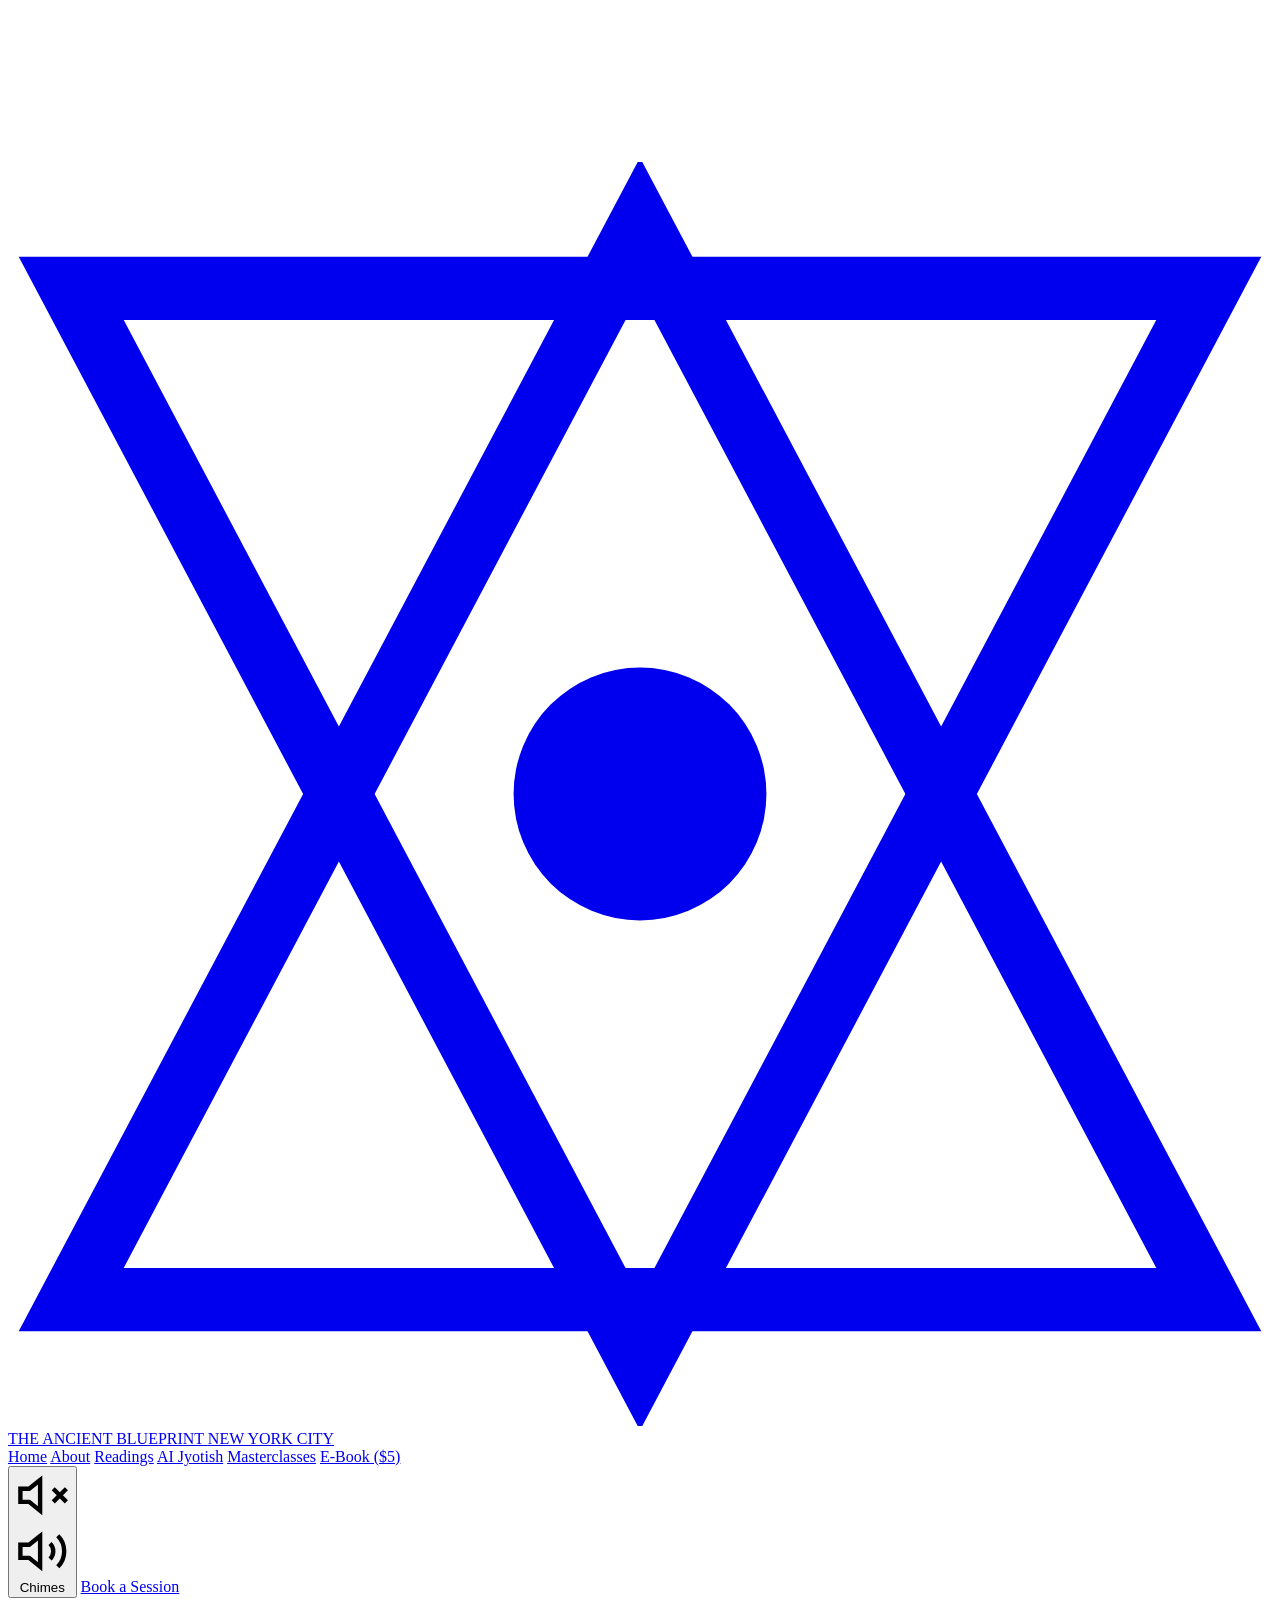
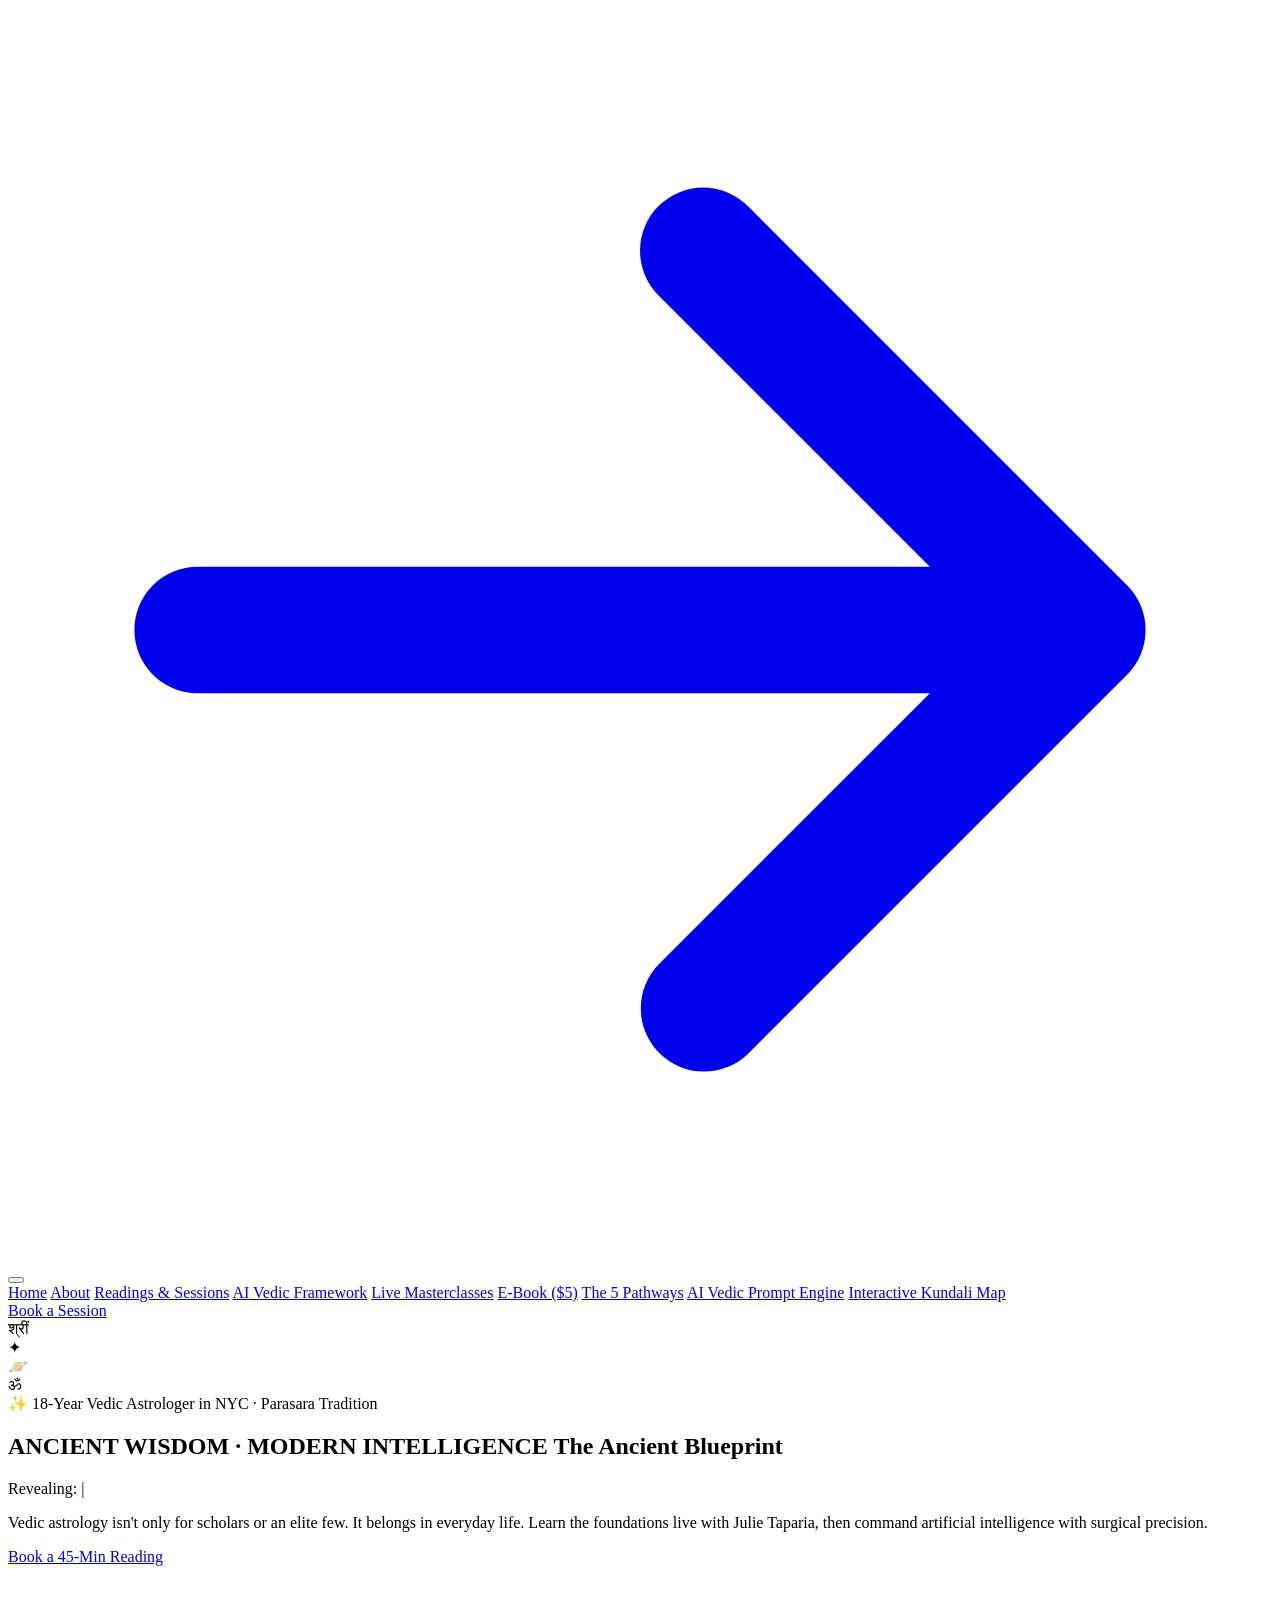
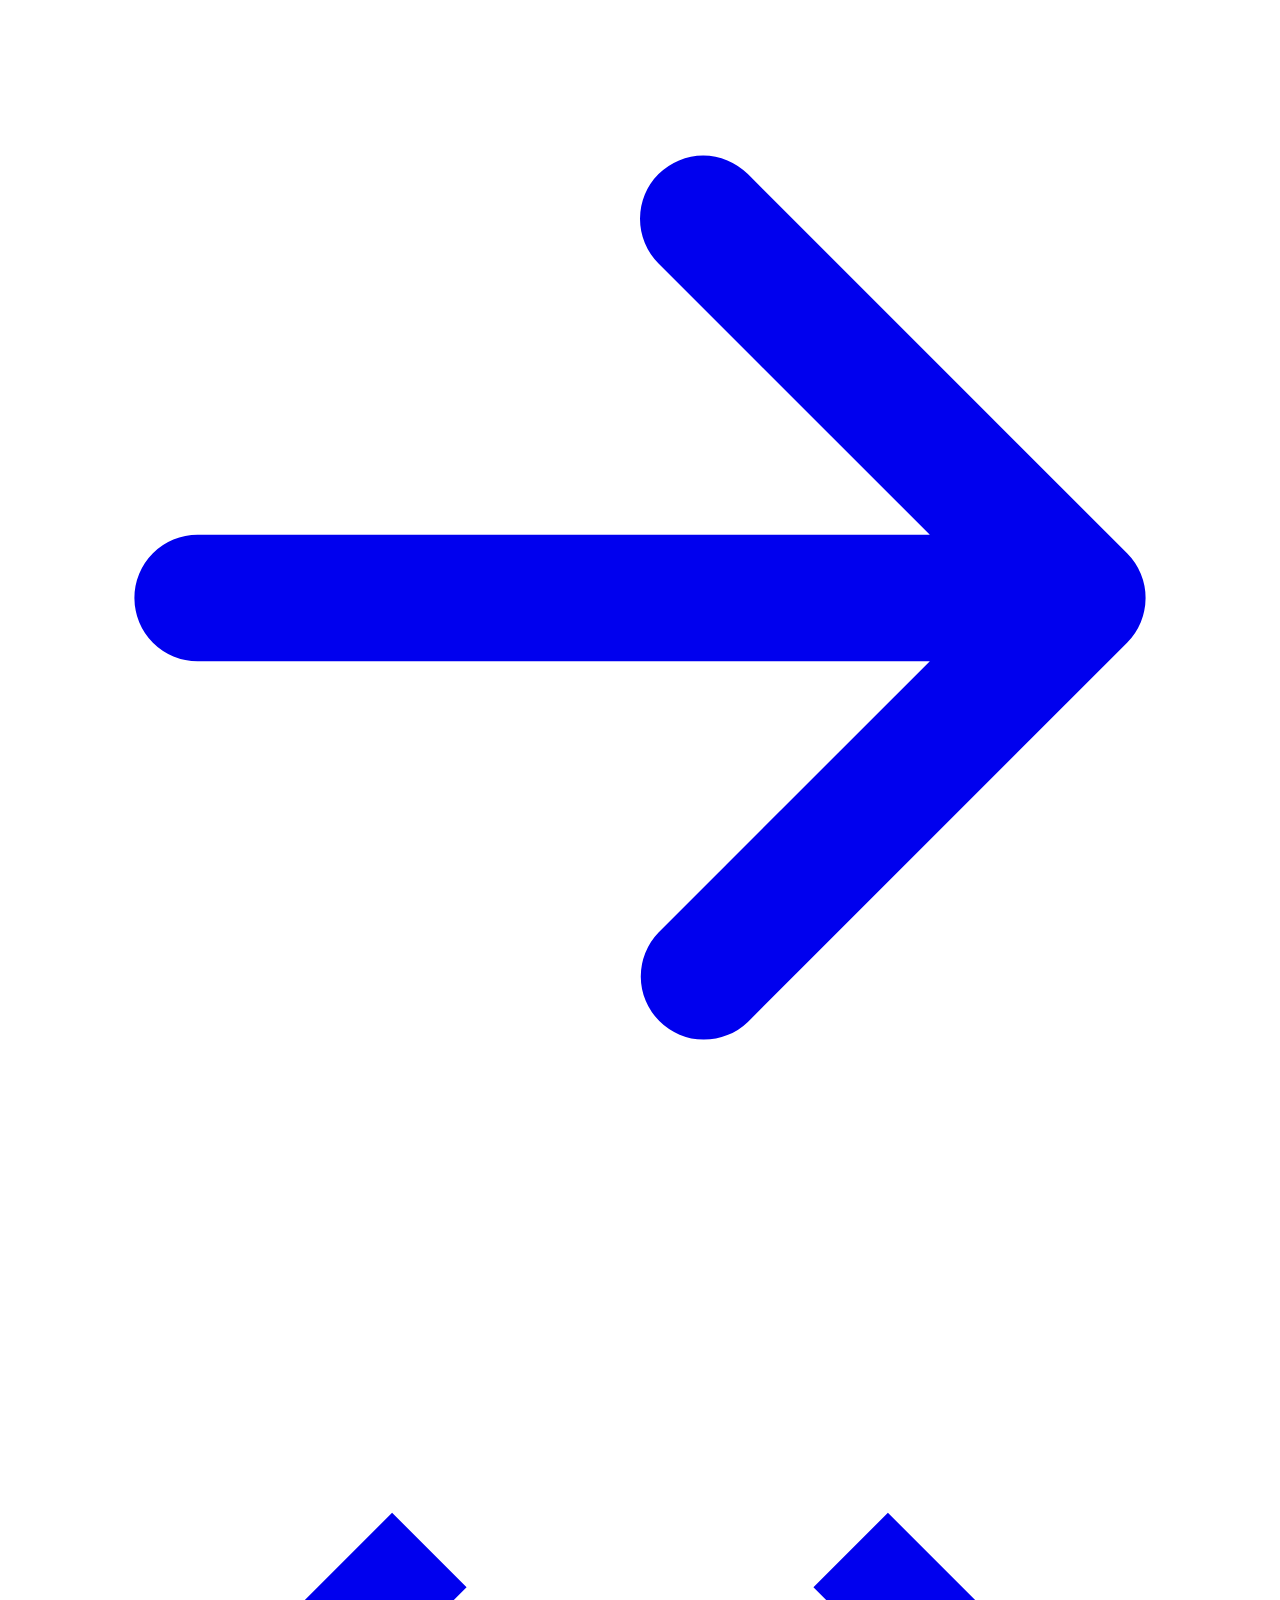
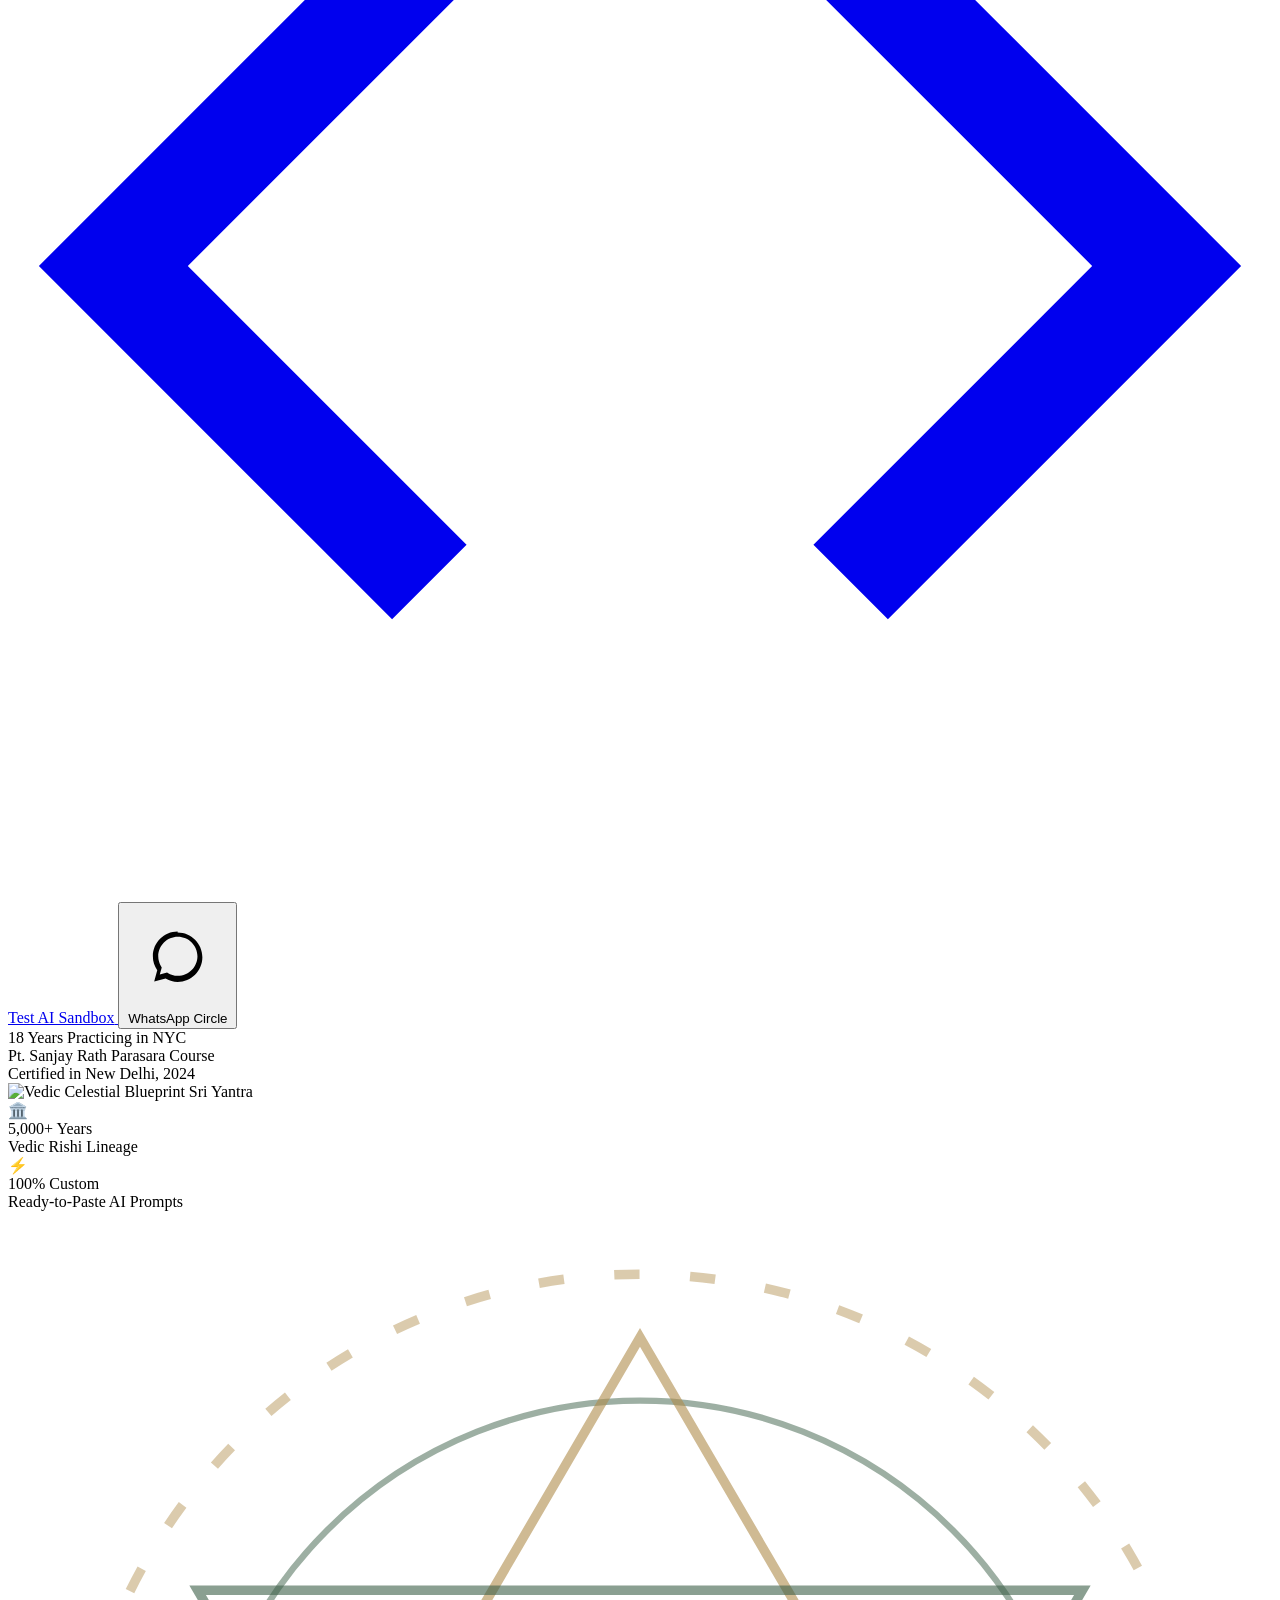
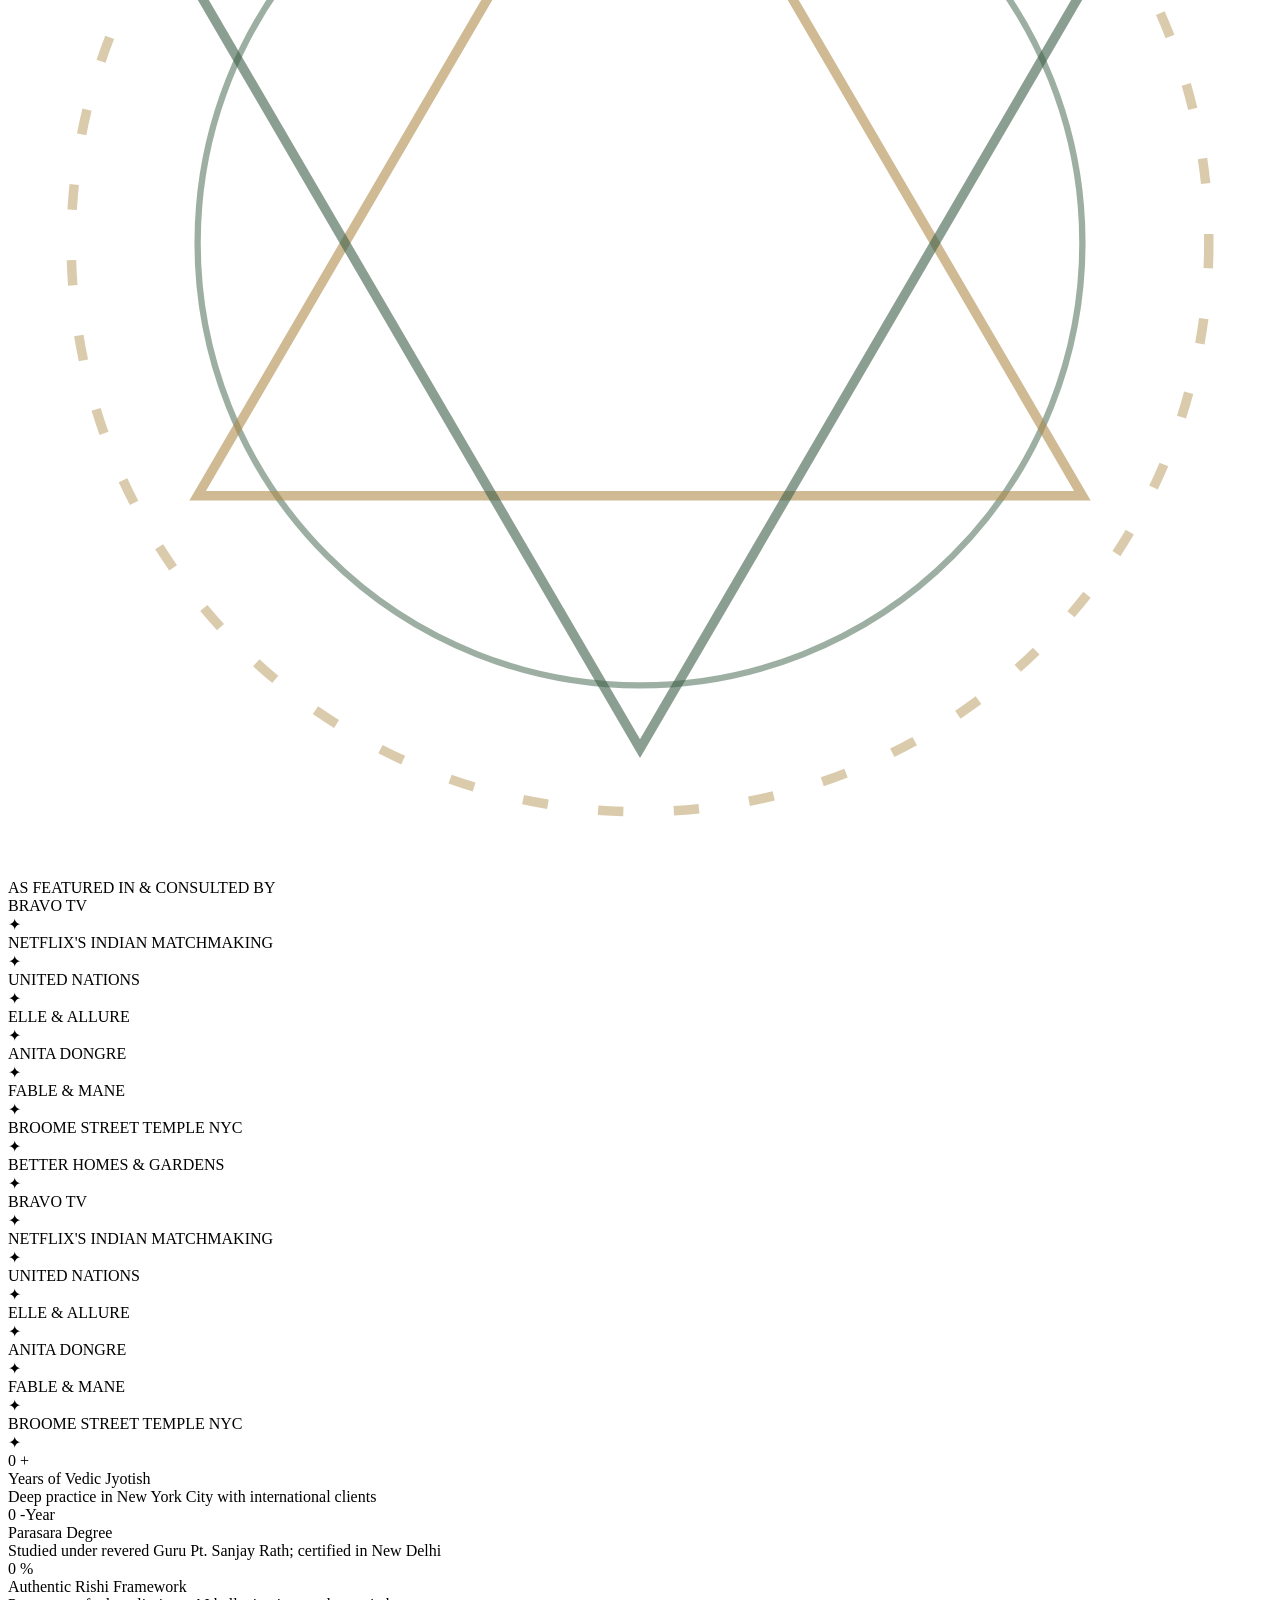
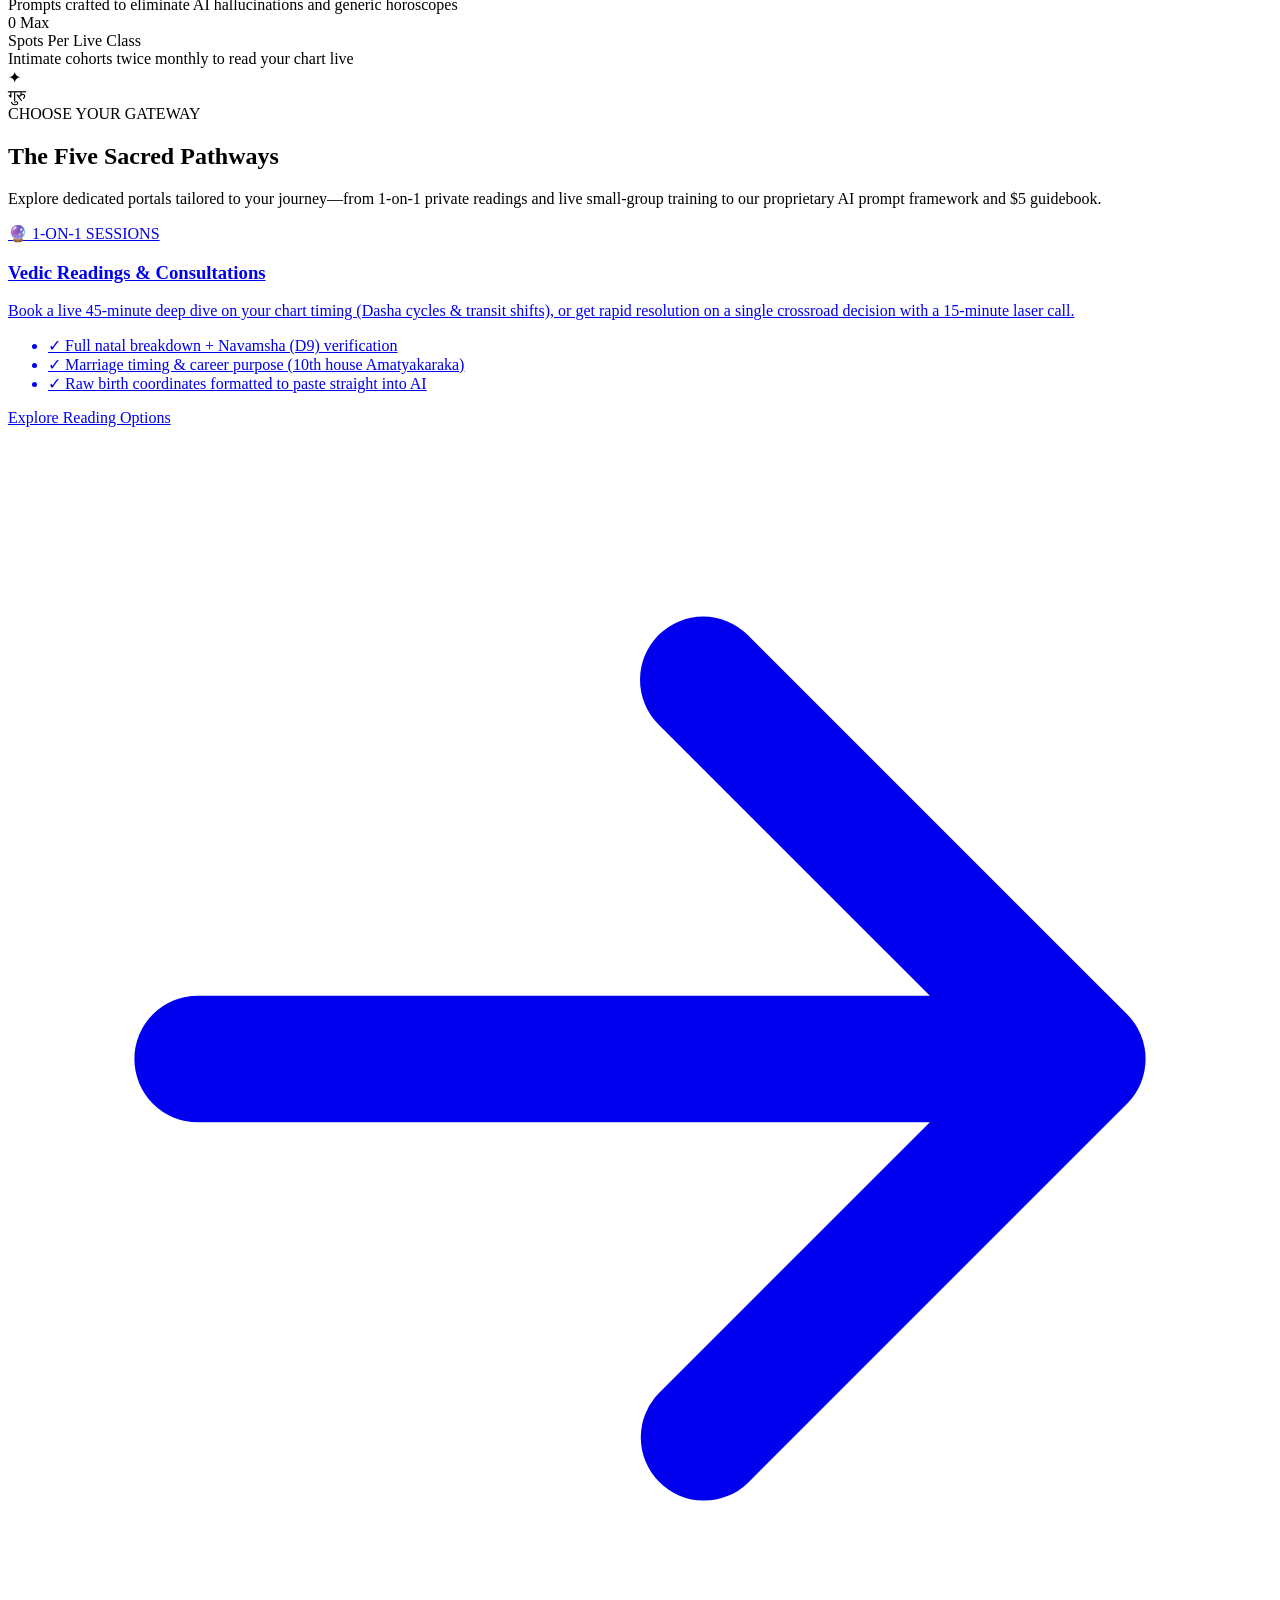
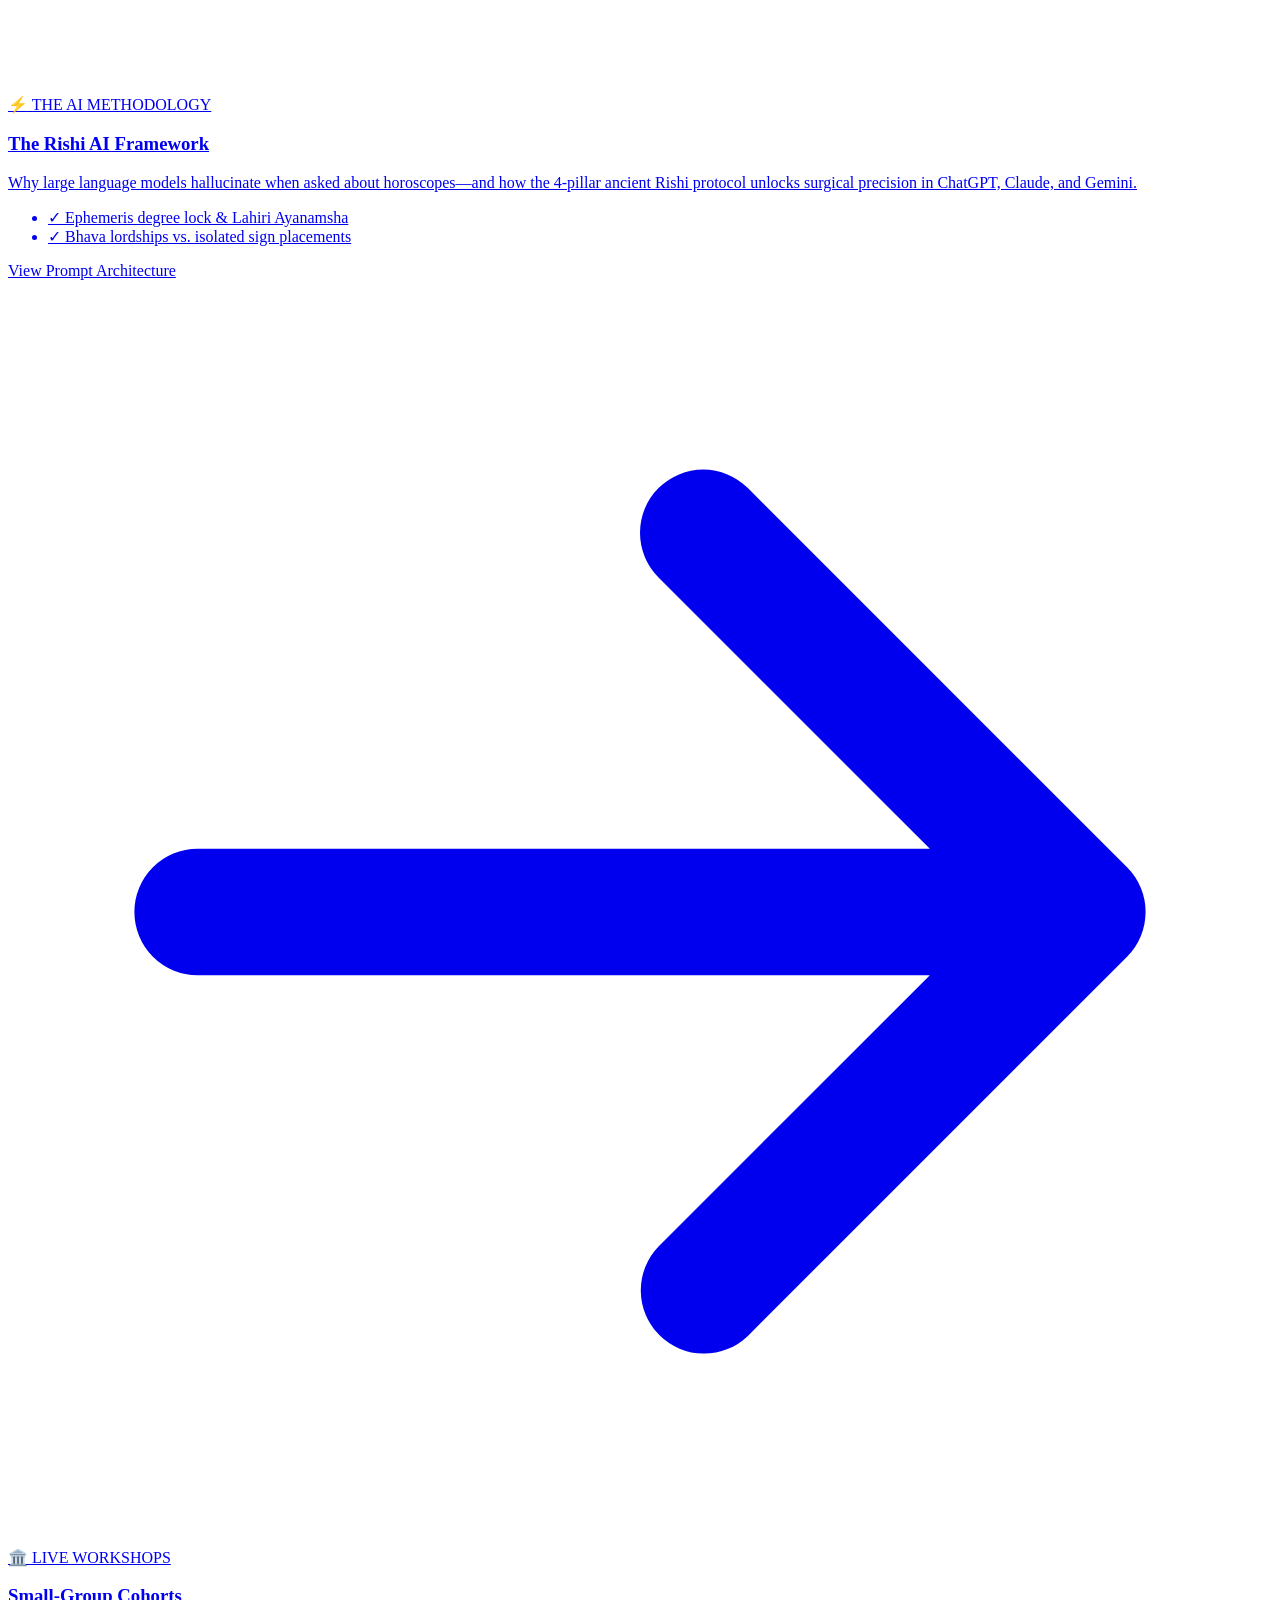
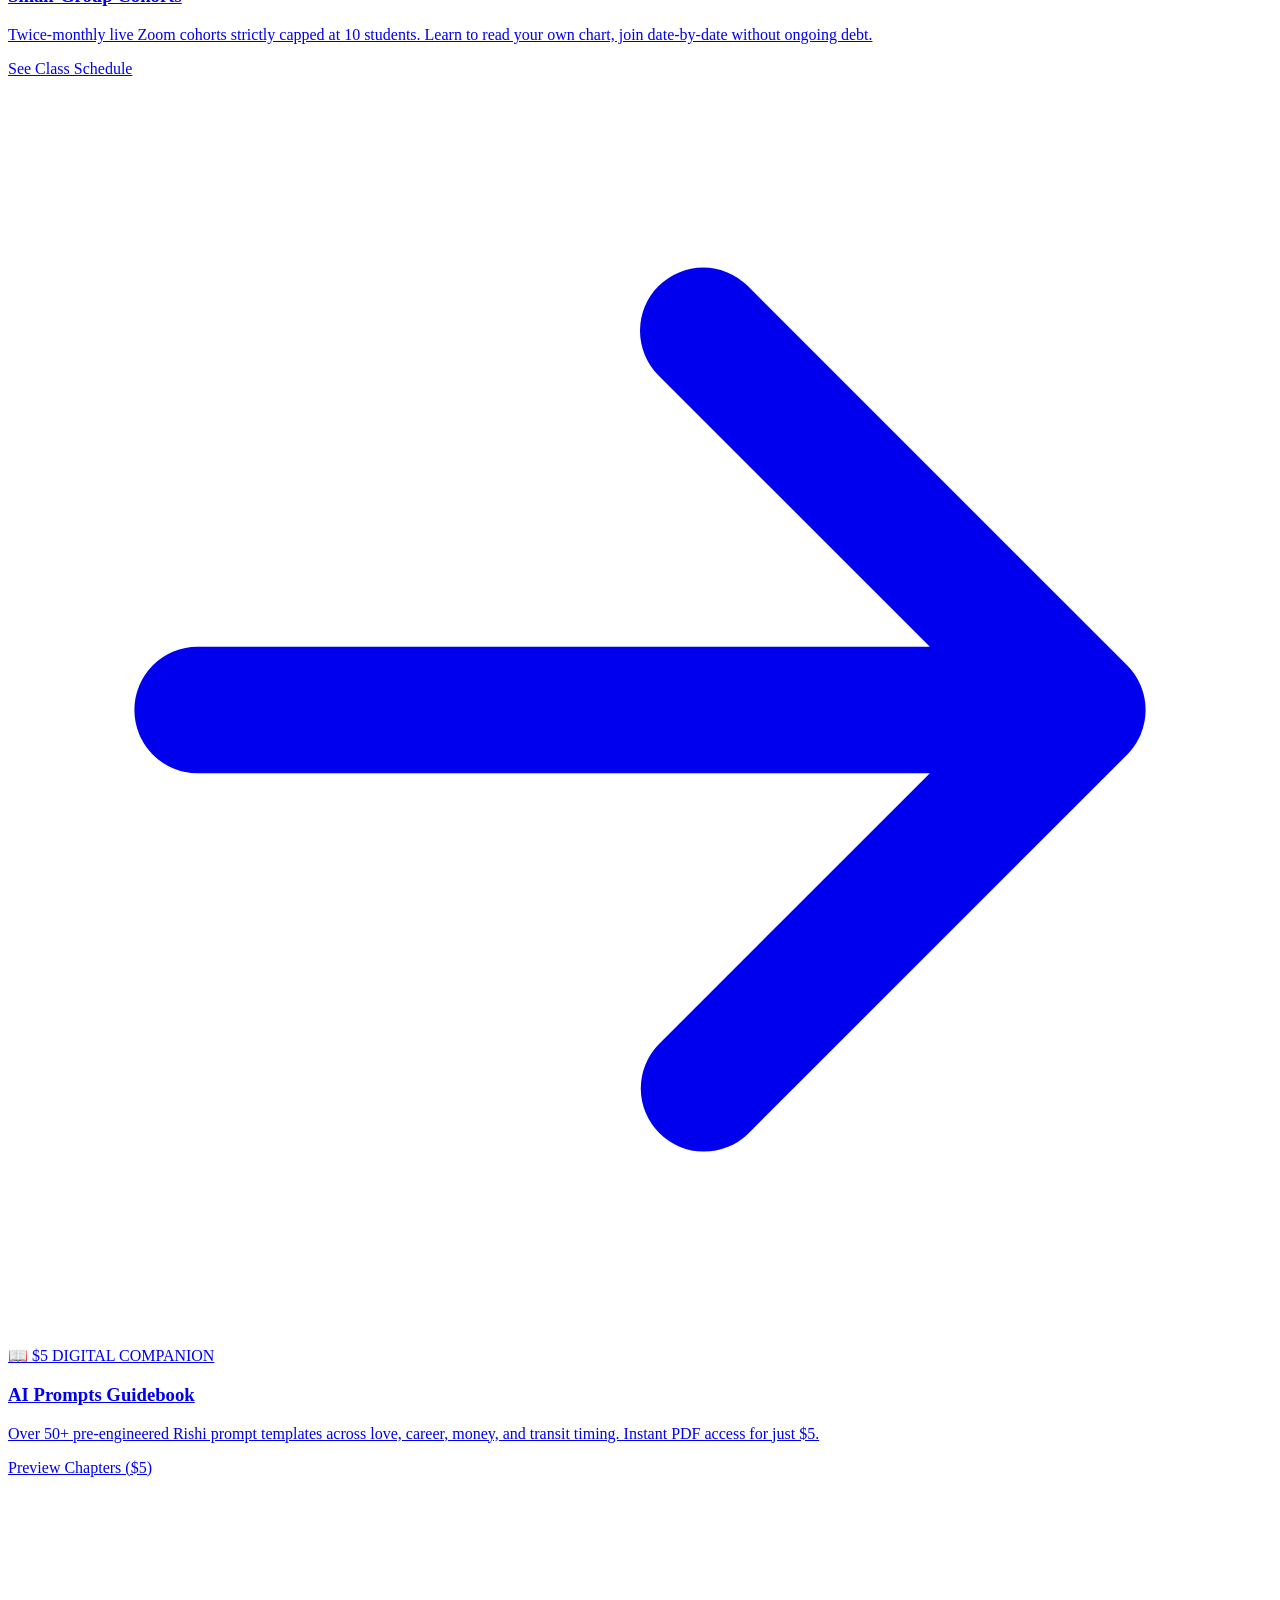
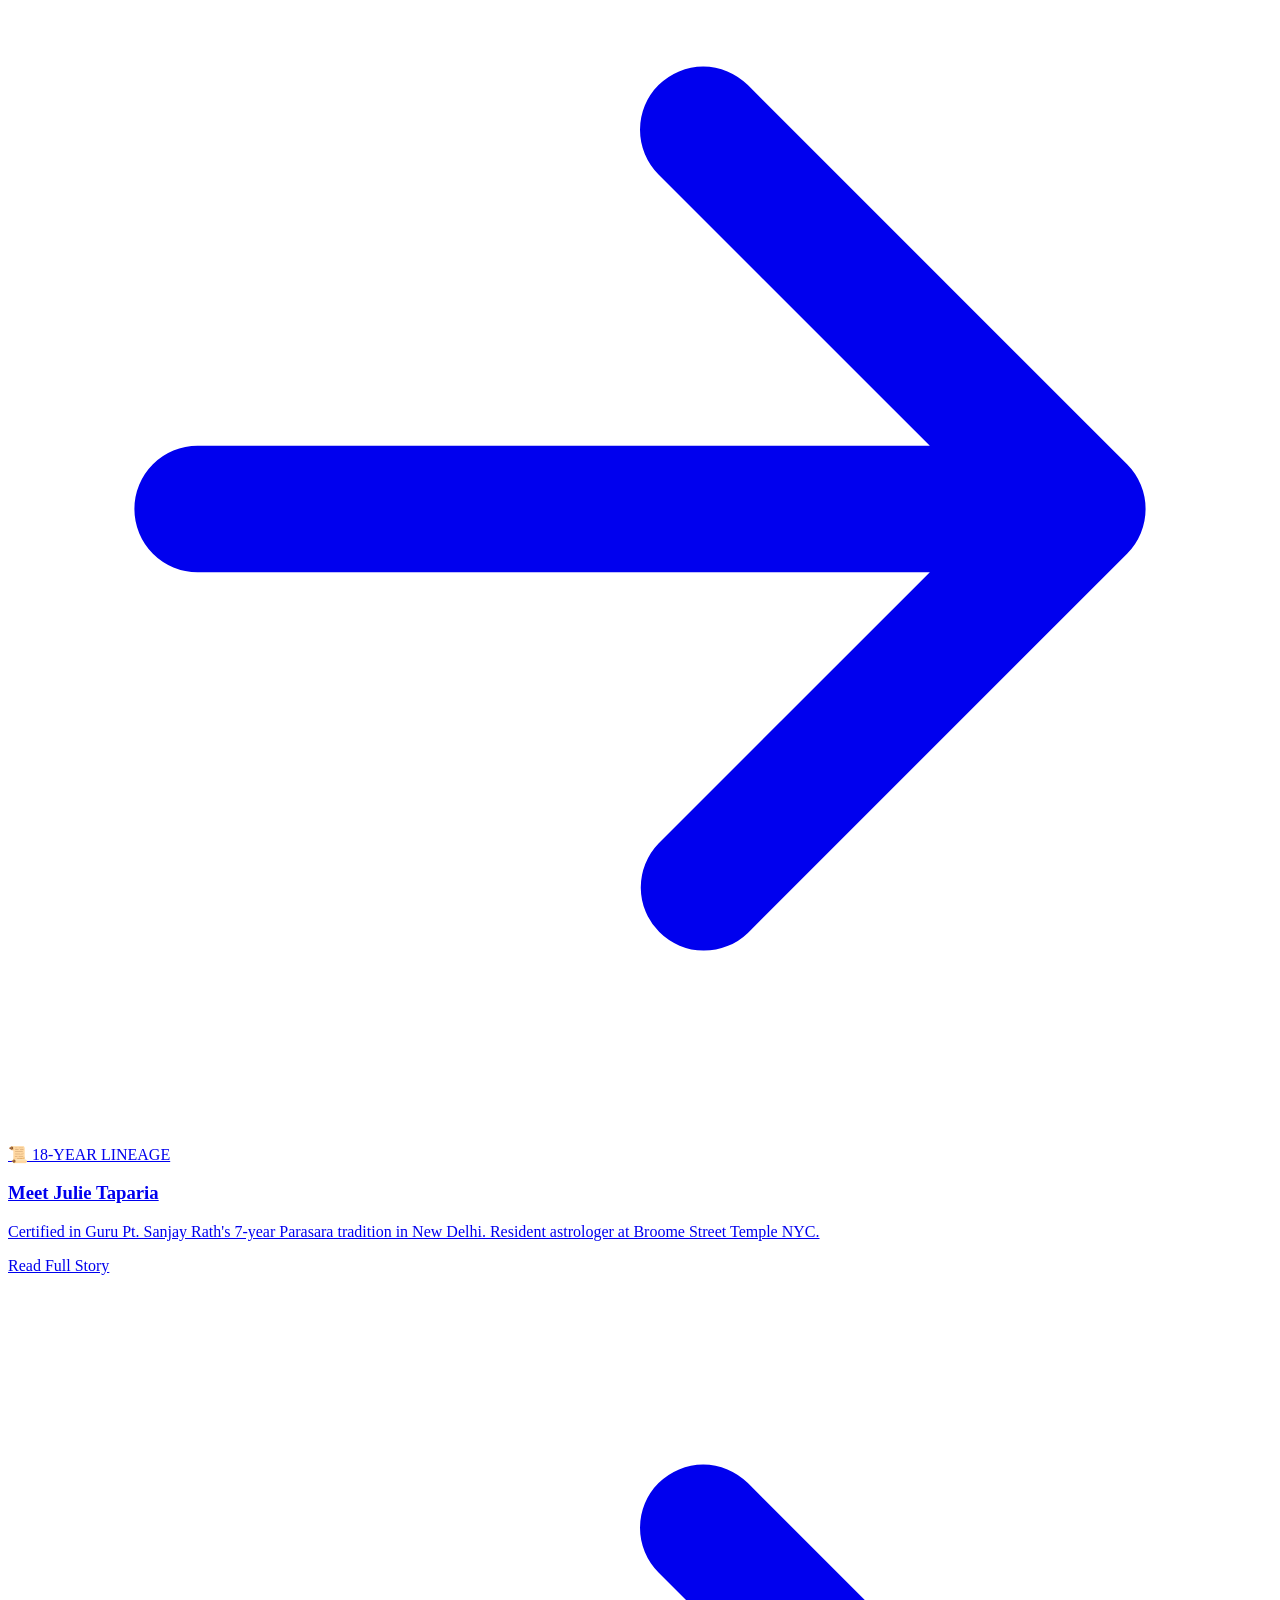
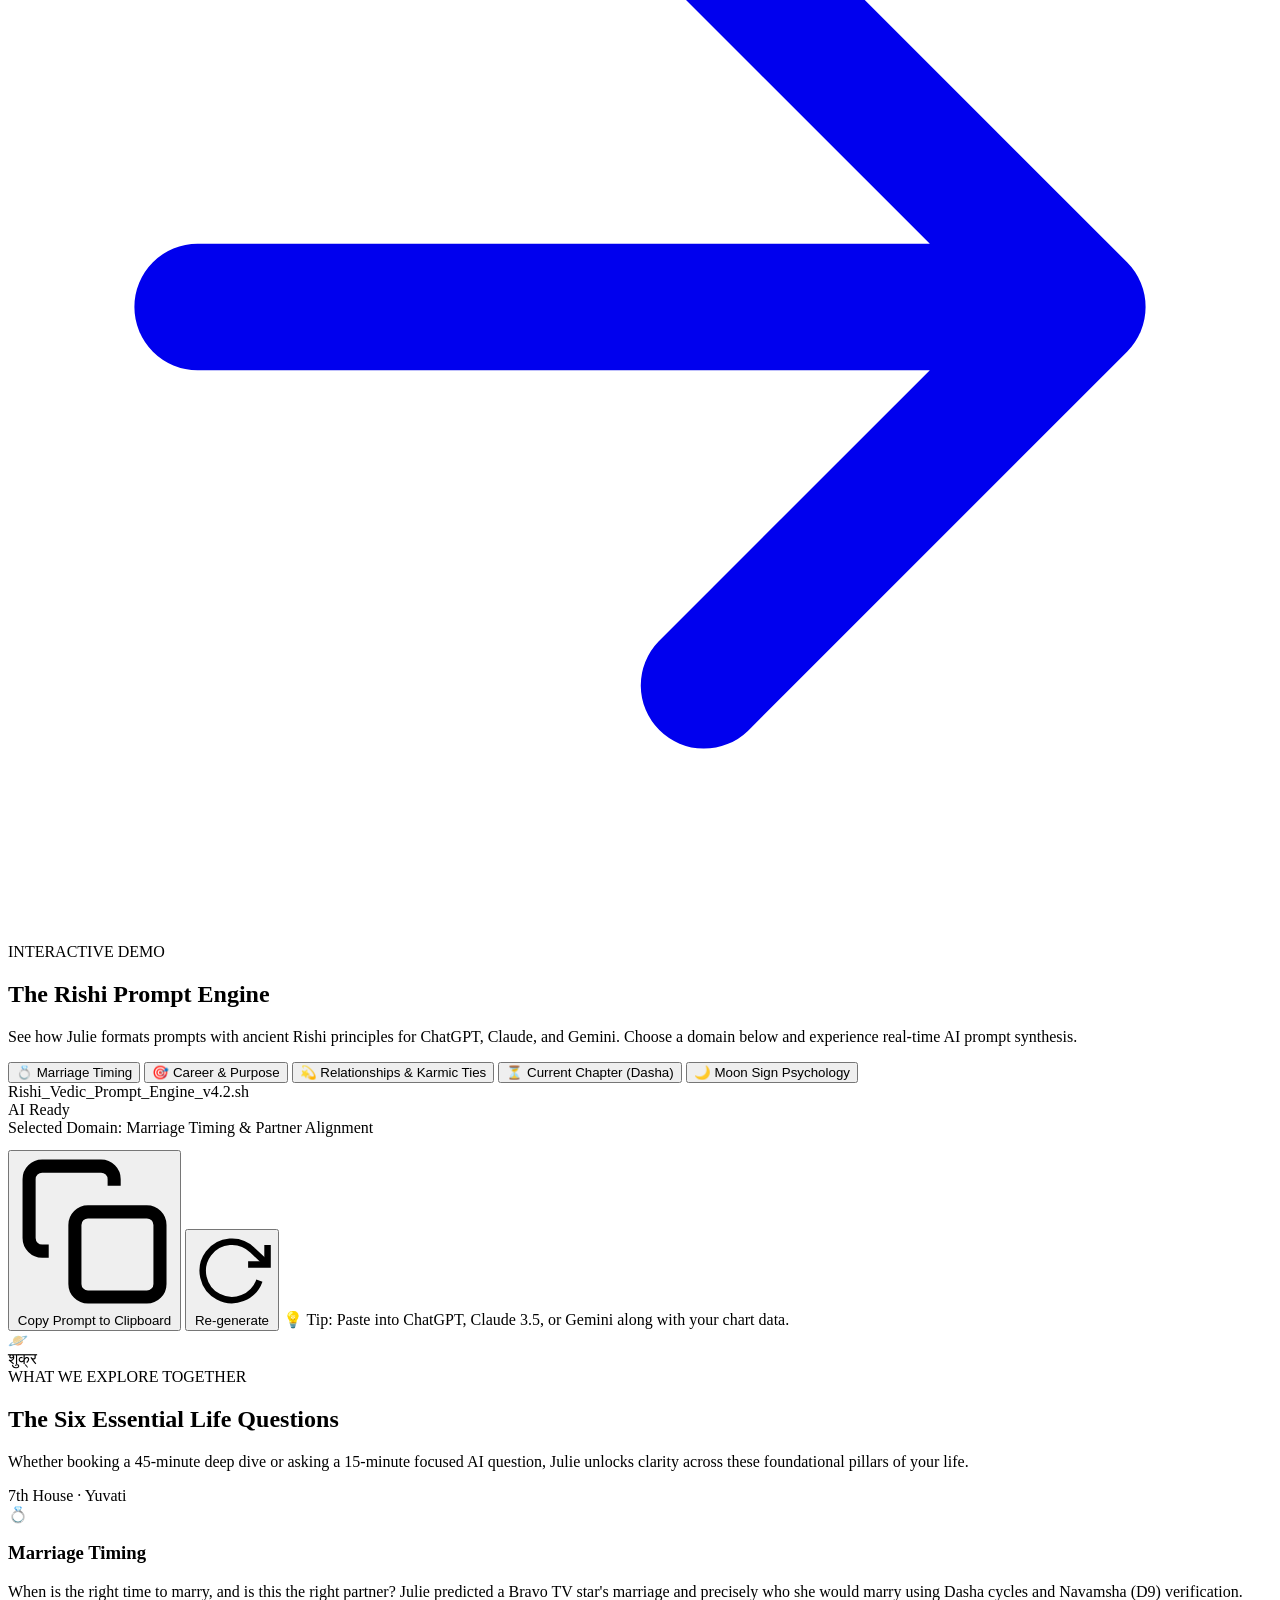
==== index.html @ 0a76c608 "Add files via upload" ====
<!DOCTYPE html>
<html lang="en" class="theme-light">
<head>
  <meta charset="UTF-8">
  <meta name="viewport" content="width=device-width, initial-scale=1.0">
  <title>The Ancient Blueprint NYC · Julie Taparia | Vedic Astrology & AI</title>
  <meta name="description" content="Ancient Vedic astrology made simple, with direct guidance from Julie Taparia, NYC astrologer of 18 years. Learn to read your birth chart and prompt AI with precision.">
  <meta name="keywords" content="Vedic Astrology, AI Astrology Prompts, Julie Taparia, NYC Vedic Astrologer, Parasara Jyotish, Kundali Chart, Birth Chart Reading">
  <link rel="canonical" href="https://www.theancientblueprint.com/">

  <!-- OpenGraph Metadata -->
  <meta property="og:title" content="The Ancient Blueprint · Julie Taparia NYC">
  <meta property="og:description" content="Ancient Vedic wisdom made simple. Learn to read your chart, then use AI with precision. 18 years practice in NYC.">
  <meta property="og:type" content="website">
  <meta property="og:url" content="https://www.theancientblueprint.com/">
  <meta property="og:image" content="assets/images/hero-bg.jpg">

  <!-- Fonts: Google Fonts (Cinzel, Plus Jakarta Sans, Playfair Display) -->
  <link rel="preconnect" href="https://fonts.googleapis.com">
  <link rel="preconnect" href="https://fonts.gstatic.com" crossorigin>
  <link href="https://fonts.googleapis.com/css2?family=Cinzel:wght@400;600;700;800;900&family=Plus+Jakarta+Sans:wght@300;400;500;600;700;800&family=Playfair+Display:ital,wght@0,400;0,600;0,700;1,400;1,600&display=swap" rel="stylesheet">

  <!-- Core Stylesheet -->
  <link rel="stylesheet" href="assets/css/style.css">

  <!-- Favicon -->
  <link rel="icon" type="image/svg+xml" href="data:image/svg+xml,<svg xmlns='http://www.w3.org/2000/svg' viewBox='0 0 100 100'><circle cx='50' cy='50' r='48' fill='%233d6049'/><polygon points='50,15 80,75 20,75' fill='none' stroke='%23d4af37' stroke-width='4'/><polygon points='50,85 80,25 20,25' fill='none' stroke='%23f8f6f0' stroke-width='4'/></svg>">
</head>
<body class="page-home">

  <!-- Background Animated Starfield Canvas -->
  <canvas id="celestialCanvas" class="celestial-canvas" aria-hidden="true"></canvas>

  <!-- Reading Progress Indicator -->
  <div class="scroll-progress-container" aria-hidden="true">
    <div class="scroll-progress-bar" id="scrollProgressBar"></div>
  </div>

  <!-- Site Header & Navigation -->
  <header class="site-header" id="siteHeader">
    <div class="header-container">
      <a href="index.html" class="brand-logo" aria-label="The Ancient Blueprint Home">
        <div class="brand-symbol">
          <svg viewBox="0 0 40 40" class="logo-yantra-svg">
            <polygon points="20,2 38,36 2,36" fill="none" stroke="currentColor" stroke-width="2"/>
            <polygon points="20,38 38,4 2,4" fill="none" stroke="currentColor" stroke-width="2"/>
            <circle cx="20" cy="20" r="4" fill="currentColor"/>
          </svg>
        </div>
        <div class="brand-text">
          <span class="brand-title">THE ANCIENT BLUEPRINT</span>
          <span class="brand-location">NEW YORK CITY</span>
        </div>
      </a>

      <!-- Desktop Navigation Menu -->
      <nav class="nav-menu" id="navMenu">
        <a href="index.html" class="nav-link active">Home</a>
        <a href="about.html" class="nav-link">About</a>
        <a href="readings.html" class="nav-link">Readings</a>
        <a href="ai-jyotish.html" class="nav-link">AI Jyotish</a>
        <a href="masterclass.html" class="nav-link">Masterclasses</a>
        <a href="ebook.html" class="nav-link">E-Book ($5)</a>
      </nav>

      <!-- Header Controls -->
      <div class="header-actions">
        <!-- Ambient Sound Synthesizer Toggle (432Hz) -->
        <button class="sound-toggle-btn" id="soundToggle" title="Toggle Celestial Soundscape (432Hz)" aria-label="Toggle ambient sound">
          <svg class="sound-icon sound-off" viewBox="0 0 24 24" fill="none" stroke="currentColor" stroke-width="2">
            <polygon points="11 5 6 9 2 9 2 15 6 15 11 19 11 5"></polygon>
            <line x1="23" y1="9" x2="17" y2="15"></line>
            <line x1="17" y1="9" x2="23" y2="15"></line>
          </svg>
          <svg class="sound-icon sound-on" viewBox="0 0 24 24" fill="none" stroke="currentColor" stroke-width="2">
            <polygon points="11 5 6 9 2 9 2 15 6 15 11 19 11 5"></polygon>
            <path d="M19.07 4.93a10 10 0 0 1 0 14.14M15.54 8.46a5 5 0 0 1 0 7.07"></path>
          </svg>
          <span class="sound-label">Chimes</span>
        </button>

        <!-- CTA Button -->
        <a href="https://calendly.com/julietaparia/30min" target="_blank" rel="noopener noreferrer" class="btn btn-primary btn-magnetic header-cta">
          <span>Book a Session</span>
          <svg viewBox="0 0 20 20" fill="currentColor" class="btn-arrow-icon">
            <path fill-rule="evenodd" d="M10.293 3.293a1 1 0 011.414 0l6 6a1 1 0 010 1.414l-6 6a1 1 0 01-1.414-1.414L14.586 11H3a1 1 0 110-2h11.586l-4.293-4.293a1 1 0 010-1.414z" clip-rule="evenodd"/>
          </svg>
        </a>

        <!-- Mobile Menu Toggle Button -->
        <button class="mobile-menu-btn" id="mobileMenuBtn" aria-label="Toggle navigation menu">
          <span class="bar bar-1"></span>
          <span class="bar bar-2"></span>
          <span class="bar bar-3"></span>
        </button>
      </div>
    </div>
  </header>

  <!-- Mobile Drawer Menu -->
  <div class="mobile-drawer" id="mobileDrawer">
    <div class="mobile-drawer-content">
      <nav class="mobile-nav">
        <a href="index.html" class="mobile-nav-link active">Home</a>
        <a href="about.html" class="mobile-nav-link">About</a>
        <a href="readings.html" class="mobile-nav-link">Readings & Sessions</a>
        <a href="ai-jyotish.html" class="mobile-nav-link">AI Vedic Framework</a>
        <a href="masterclass.html" class="mobile-nav-link">Live Masterclasses</a>
        <a href="ebook.html" class="mobile-nav-link">E-Book ($5)</a>
        <a href="#pathways" class="mobile-nav-link">The 5 Pathways</a>
        <a href="#ai-sandbox" class="mobile-nav-link">AI Vedic Prompt Engine</a>
        <a href="#kundali" class="mobile-nav-link">Interactive Kundali Map</a>
      </nav>
      <div class="mobile-drawer-footer">
        <a href="https://calendly.com/julietaparia/30min" target="_blank" rel="noopener noreferrer" class="btn btn-primary btn-block">Book a Session</a>
      </div>
    </div>
  </div>

  <main>
    <!-- ==============================================================
         1. HERO SECTION WITH MULTI-LAYER PARALLAX
         ============================================================== -->
    <section class="hero-section" id="hero">
      <!-- Floating Parallax Background Glyphs -->
      <div class="parallax-floating-symbol sym-hero-1" data-parallax-speed="0.28" aria-hidden="true">श्रीं</div>
      <div class="parallax-floating-symbol sym-hero-2" data-parallax-speed="-0.22" aria-hidden="true">✦</div>
      <div class="parallax-floating-symbol sym-hero-3" data-parallax-speed="0.35" aria-hidden="true">🪐</div>
      <div class="parallax-floating-symbol sym-hero-4" data-parallax-speed="-0.3" aria-hidden="true">ॐ</div>

      <div class="container hero-container">
        <!-- Hero Text Content with Parallax Drift -->
        <div class="hero-content reveal-on-scroll" data-delay="100" data-parallax-speed="0.06">
          <div class="hero-badge">
            <span class="sparkle-icon">✨</span>
            <span class="badge-text">18-Year Vedic Astrologer in NYC · Parasara Tradition</span>
          </div>

          <h1 class="hero-title">
            <span class="title-sub">ANCIENT WISDOM · MODERN INTELLIGENCE</span>
            <span class="title-main gradient-text">The Ancient Blueprint</span>
          </h1>

          <!-- Typewriter Animated Subheading -->
          <div class="typewriter-wrapper">
            <span class="typewriter-prefix">Revealing: </span>
            <span class="typewriter-text" id="typewriterText"></span>
            <span class="typewriter-cursor">|</span>
          </div>

          <p class="hero-description">
            Vedic astrology isn't only for scholars or an elite few. It belongs in everyday life. Learn the foundations live with Julie Taparia, then command artificial intelligence with surgical precision.
          </p>

          <div class="hero-cta-group">
            <a href="https://calendly.com/julietaparia/30min" target="_blank" rel="noopener noreferrer" class="btn btn-primary btn-magnetic btn-lg">
              <span>Book a 45-Min Reading</span>
              <svg viewBox="0 0 20 20" fill="currentColor" class="btn-arrow-icon">
                <path fill-rule="evenodd" d="M10.293 3.293a1 1 0 011.414 0l6 6a1 1 0 010 1.414l-6 6a1 1 0 01-1.414-1.414L14.586 11H3a1 1 0 110-2h11.586l-4.293-4.293a1 1 0 010-1.414z" clip-rule="evenodd"/>
              </svg>
            </a>
            
            <a href="#ai-sandbox" class="btn btn-glass btn-magnetic btn-lg">
              <svg viewBox="0 0 24 24" fill="none" stroke="currentColor" stroke-width="2" class="btn-code-icon">
                <polyline points="16 18 22 12 16 6"></polyline>
                <polyline points="8 6 2 12 8 18"></polyline>
              </svg>
              <span>Test AI Sandbox</span>
            </a>

            <button class="btn btn-outline btn-whatsapp-trigger" id="whatsappOpenBtn">
              <svg viewBox="0 0 24 24" fill="currentColor" class="whatsapp-icon">
                <path d="M12.031 6.172c-3.181 0-5.767 2.586-5.768 5.766-.001 1.298.38 2.27 1.019 3.287l-.711 2.598 2.664-.699c.971.53 1.77.813 2.796.814 3.183 0 5.77-2.586 5.77-5.766 0-3.18-2.587-5.766-5.77-5.766zm0 10.334c-.887 0-1.579-.236-2.29-.658l-.164-.097-1.701.446.454-1.658-.107-.17c-.463-.736-.708-1.597-.707-2.422.001-2.518 2.05-4.567 4.568-4.567 2.519 0 4.568 2.049 4.569 4.567 0 2.52-2.05 4.569-4.569 4.569z"/>
              </svg>
              <span>WhatsApp Circle</span>
            </button>
          </div>

          <!-- Trust Badges Under Hero -->
          <div class="hero-trust-indicators">
            <div class="trust-item">
              <span class="trust-dot"></span>
              <span>18 Years Practicing in NYC</span>
            </div>
            <div class="trust-item">
              <span class="trust-dot"></span>
              <span>Pt. Sanjay Rath Parasara Course</span>
            </div>
            <div class="trust-item">
              <span class="trust-dot"></span>
              <span>Certified in New Delhi, 2024</span>
            </div>
          </div>
        </div>

        <!-- Hero 3D Card / Visual Showcase with Counter-Parallax -->
        <div class="hero-visual reveal-on-scroll" data-delay="300" data-parallax-speed="-0.1">
          <div class="hero-card-3d tilt-card" id="heroTiltCard">
            <div class="card-glow-reflection"></div>
            <div class="hero-image-frame">
              <img src="assets/images/hero-bg.jpg" alt="Vedic Celestial Blueprint Sri Yantra" class="hero-img" loading="eager">
              <div class="hero-visual-overlay"></div>
              
              <!-- Floating Animated Badges with Differential Depth -->
              <div class="floating-stat-badge stat-badge-top" data-parallax-speed="0.2">
                <div class="badge-icon">🏛️</div>
                <div class="badge-text-group">
                  <div class="badge-num">5,000+ Years</div>
                  <div class="badge-sub">Vedic Rishi Lineage</div>
                </div>
              </div>

              <div class="floating-stat-badge stat-badge-bottom" data-parallax-speed="-0.16">
                <div class="badge-icon">⚡</div>
                <div class="badge-text-group">
                  <div class="badge-num">100% Custom</div>
                  <div class="badge-sub">Ready-to-Paste AI Prompts</div>
                </div>
              </div>

              <!-- Interactive Rotating Sacred Geometry Compass SVG Overlay -->
              <div class="sacred-geometry-rotator" data-parallax-speed="0.14">
                <svg viewBox="0 0 200 200" class="rotating-ring">
                  <circle cx="100" cy="100" r="90" fill="none" stroke="rgba(176, 141, 75, 0.45)" stroke-width="1.5" stroke-dasharray="4 8"/>
                  <circle cx="100" cy="100" r="70" fill="none" stroke="rgba(61, 96, 73, 0.5)" stroke-width="1"/>
                  <polygon points="100,20 170,140 30,140" fill="none" stroke="rgba(176, 141, 75, 0.6)" stroke-width="1.5"/>
                  <polygon points="100,180 170,60 30,60" fill="none" stroke="rgba(61, 96, 73, 0.6)" stroke-width="1.5"/>
                </svg>
              </div>
            </div>
          </div>
        </div>
      </div>
    </section>

    <!-- ==============================================================
         2. INFINITE MARQUEE TICKER (Press & Collaborations)
         ============================================================== -->
    <section class="press-marquee-section" aria-label="Press and Collaborations">
      <div class="marquee-tag">AS FEATURED IN & CONSULTED BY</div>
      <div class="marquee-track-wrapper">
        <div class="marquee-track" id="marqueeTrack">
          <div class="marquee-item"><span>BRAVO TV</span></div>
          <div class="marquee-separator">✦</div>
          <div class="marquee-item"><span>NETFLIX'S INDIAN MATCHMAKING</span></div>
          <div class="marquee-separator">✦</div>
          <div class="marquee-item"><span>UNITED NATIONS</span></div>
          <div class="marquee-separator">✦</div>
          <div class="marquee-item"><span>ELLE & ALLURE</span></div>
          <div class="marquee-separator">✦</div>
          <div class="marquee-item"><span>ANITA DONGRE</span></div>
          <div class="marquee-separator">✦</div>
          <div class="marquee-item"><span>FABLE & MANE</span></div>
          <div class="marquee-separator">✦</div>
          <div class="marquee-item"><span>BROOME STREET TEMPLE NYC</span></div>
          <div class="marquee-separator">✦</div>
          <div class="marquee-item"><span>BETTER HOMES & GARDENS</span></div>
          <div class="marquee-separator">✦</div>
          <!-- Second instance for seamless loop -->
          <div class="marquee-item"><span>BRAVO TV</span></div>
          <div class="marquee-separator">✦</div>
          <div class="marquee-item"><span>NETFLIX'S INDIAN MATCHMAKING</span></div>
          <div class="marquee-separator">✦</div>
          <div class="marquee-item"><span>UNITED NATIONS</span></div>
          <div class="marquee-separator">✦</div>
          <div class="marquee-item"><span>ELLE & ALLURE</span></div>
          <div class="marquee-separator">✦</div>
          <div class="marquee-item"><span>ANITA DONGRE</span></div>
          <div class="marquee-separator">✦</div>
          <div class="marquee-item"><span>FABLE & MANE</span></div>
          <div class="marquee-separator">✦</div>
          <div class="marquee-item"><span>BROOME STREET TEMPLE NYC</span></div>
          <div class="marquee-separator">✦</div>
        </div>
      </div>
    </section>

    <!-- ==============================================================
         3. CREDENTIALS & STATS COUNTER
         ============================================================== -->
    <section class="stats-section">
      <div class="container">
        <div class="stats-grid">
          <div class="stat-card reveal-on-scroll" data-delay="100">
            <div class="stat-number-wrapper">
              <span class="stat-number count-up" data-target="18">0</span>
              <span class="stat-suffix">+</span>
            </div>
            <div class="stat-title">Years of Vedic Jyotish</div>
            <div class="stat-caption">Deep practice in New York City with international clients</div>
          </div>

          <div class="stat-card reveal-on-scroll" data-delay="200">
            <div class="stat-number-wrapper">
              <span class="stat-number count-up" data-target="7">0</span>
              <span class="stat-suffix">-Year</span>
            </div>
            <div class="stat-title">Parasara Degree</div>
            <div class="stat-caption">Studied under revered Guru Pt. Sanjay Rath; certified in New Delhi</div>
          </div>

          <div class="stat-card reveal-on-scroll" data-delay="300">
            <div class="stat-number-wrapper">
              <span class="stat-number count-up" data-target="100">0</span>
              <span class="stat-suffix">%</span>
            </div>
            <div class="stat-title">Authentic Rishi Framework</div>
            <div class="stat-caption">Prompts crafted to eliminate AI hallucinations and generic horoscopes</div>
          </div>

          <div class="stat-card reveal-on-scroll" data-delay="400">
            <div class="stat-number-wrapper">
              <span class="stat-number count-up" data-target="10">0</span>
              <span class="stat-suffix">Max</span>
            </div>
            <div class="stat-title">Spots Per Live Class</div>
            <div class="stat-caption">Intimate cohorts twice monthly to read your chart live</div>
          </div>
        </div>
      </div>
    </section>

    <!-- ==============================================================
         4. THE FIVE SACRED PATHWAYS (PORTAL BENTO GRID)
         ============================================================== -->
    <section class="pathways-section section-padding" id="pathways">
      <div class="parallax-floating-symbol sym-philo-1" data-parallax-speed="0.22" aria-hidden="true">✦</div>
      <div class="parallax-floating-symbol sym-philo-2" data-parallax-speed="-0.2" aria-hidden="true">गुरु</div>

      <div class="container">
        <div class="section-header text-center reveal-on-scroll">
          <span class="section-eyebrow">CHOOSE YOUR GATEWAY</span>
          <h2 class="section-title">The Five Sacred <span class="gradient-text">Pathways</span></h2>
          <p class="section-subtitle">
            Explore dedicated portals tailored to your journey—from 1-on-1 private readings and live small-group training to our proprietary AI prompt framework and $5 guidebook.
          </p>
        </div>

        <div class="pathways-bento">
          <!-- Pathway 1: Readings & Consultations (Large Bento) -->
          <a href="readings.html" class="pathway-card pathway-span-7 tilt-card reveal-on-scroll" data-delay="100">
            <div class="pathway-card-glow"></div>
            <div>
              <span class="pathway-badge-pill">🔮 1-ON-1 SESSIONS</span>
              <h3 class="pathway-card-title">Vedic Readings & Consultations</h3>
              <p class="pathway-card-desc">
                Book a live 45-minute deep dive on your chart timing (Dasha cycles & transit shifts), or get rapid resolution on a single crossroad decision with a 15-minute laser call.
              </p>
              <ul class="pathway-features-mini">
                <li><span class="bullet">✓</span> Full natal breakdown + Navamsha (D9) verification</li>
                <li><span class="bullet">✓</span> Marriage timing & career purpose (10th house Amatyakaraka)</li>
                <li><span class="bullet">✓</span> Raw birth coordinates formatted to paste straight into AI</li>
              </ul>
            </div>
            <div class="pathway-card-action">
              <span>Explore Reading Options</span>
              <svg viewBox="0 0 20 20" fill="currentColor"><path fill-rule="evenodd" d="M10.293 3.293a1 1 0 011.414 0l6 6a1 1 0 010 1.414l-6 6a1 1 0 01-1.414-1.414L14.586 11H3a1 1 0 110-2h11.586l-4.293-4.293a1 1 0 010-1.414z" clip-rule="evenodd"/></svg>
            </div>
          </a>

          <!-- Pathway 2: The Rishi AI Framework (Medium Bento) -->
          <a href="ai-jyotish.html" class="pathway-card pathway-span-5 tilt-card reveal-on-scroll" data-delay="200">
            <div class="pathway-card-glow"></div>
            <div>
              <span class="pathway-badge-pill">⚡ THE AI METHODOLOGY</span>
              <h3 class="pathway-card-title">The Rishi AI Framework</h3>
              <p class="pathway-card-desc">
                Why large language models hallucinate when asked about horoscopes—and how the 4-pillar ancient Rishi protocol unlocks surgical precision in ChatGPT, Claude, and Gemini.
              </p>
              <ul class="pathway-features-mini">
                <li><span class="bullet">✓</span> Ephemeris degree lock & Lahiri Ayanamsha</li>
                <li><span class="bullet">✓</span> Bhava lordships vs. isolated sign placements</li>
              </ul>
            </div>
            <div class="pathway-card-action">
              <span>View Prompt Architecture</span>
              <svg viewBox="0 0 20 20" fill="currentColor"><path fill-rule="evenodd" d="M10.293 3.293a1 1 0 011.414 0l6 6a1 1 0 010 1.414l-6 6a1 1 0 01-1.414-1.414L14.586 11H3a1 1 0 110-2h11.586l-4.293-4.293a1 1 0 010-1.414z" clip-rule="evenodd"/></svg>
            </div>
          </a>

          <!-- Pathway 3: Live Masterclasses (Third Bento) -->
          <a href="masterclass.html" class="pathway-card pathway-span-4 tilt-card reveal-on-scroll" data-delay="100">
            <div class="pathway-card-glow"></div>
            <div>
              <span class="pathway-badge-pill">🏛️ LIVE WORKSHOPS</span>
              <h3 class="pathway-card-title">Small-Group Cohorts</h3>
              <p class="pathway-card-desc">
                Twice-monthly live Zoom cohorts strictly capped at 10 students. Learn to read your own chart, join date-by-date without ongoing debt.
              </p>
            </div>
            <div class="pathway-card-action">
              <span>See Class Schedule</span>
              <svg viewBox="0 0 20 20" fill="currentColor"><path fill-rule="evenodd" d="M10.293 3.293a1 1 0 011.414 0l6 6a1 1 0 010 1.414l-6 6a1 1 0 01-1.414-1.414L14.586 11H3a1 1 0 110-2h11.586l-4.293-4.293a1 1 0 010-1.414z" clip-rule="evenodd"/></svg>
            </div>
          </a>

          <!-- Pathway 4: $5 AI Prompts Guidebook (Third Bento) -->
          <a href="ebook.html" class="pathway-card pathway-span-4 tilt-card reveal-on-scroll" data-delay="200">
            <div class="pathway-card-glow"></div>
            <div>
              <span class="pathway-badge-pill">📖 $5 DIGITAL COMPANION</span>
              <h3 class="pathway-card-title">AI Prompts Guidebook</h3>
              <p class="pathway-card-desc">
                Over 50+ pre-engineered Rishi prompt templates across love, career, money, and transit timing. Instant PDF access for just $5.
              </p>
            </div>
            <div class="pathway-card-action">
              <span>Preview Chapters ($5)</span>
              <svg viewBox="0 0 20 20" fill="currentColor"><path fill-rule="evenodd" d="M10.293 3.293a1 1 0 011.414 0l6 6a1 1 0 010 1.414l-6 6a1 1 0 01-1.414-1.414L14.586 11H3a1 1 0 110-2h11.586l-4.293-4.293a1 1 0 010-1.414z" clip-rule="evenodd"/>
            </div>
          </a>

          <!-- Pathway 5: About Julie Taparia (Third Bento) -->
          <a href="about.html" class="pathway-card pathway-span-4 tilt-card reveal-on-scroll" data-delay="300">
            <div class="pathway-card-glow"></div>
            <div>
              <span class="pathway-badge-pill">📜 18-YEAR LINEAGE</span>
              <h3 class="pathway-card-title">Meet Julie Taparia</h3>
              <p class="pathway-card-desc">
                Certified in Guru Pt. Sanjay Rath's 7-year Parasara tradition in New Delhi. Resident astrologer at Broome Street Temple NYC.
              </p>
            </div>
            <div class="pathway-card-action">
              <span>Read Full Story</span>
              <svg viewBox="0 0 20 20" fill="currentColor"><path fill-rule="evenodd" d="M10.293 3.293a1 1 0 011.414 0l6 6a1 1 0 010 1.414l-6 6a1 1 0 01-1.414-1.414L14.586 11H3a1 1 0 110-2h11.586l-4.293-4.293a1 1 0 010-1.414z" clip-rule="evenodd"/></svg>
            </div>
          </a>
        </div>
      </div>
    </section>

    <!-- ==============================================================
         5. INTERACTIVE AI VEDIC PROMPT GENERATOR SANDBOX
         ============================================================== -->
    <section class="ai-sandbox-section section-padding" id="ai-sandbox">
      <div class="container">
        <div class="section-header text-center reveal-on-scroll">
          <span class="section-eyebrow">INTERACTIVE DEMO</span>
          <h2 class="section-title">The Rishi Prompt <span class="gradient-text">Engine</span></h2>
          <p class="section-subtitle">
            See how Julie formats prompts with ancient Rishi principles for ChatGPT, Claude, and Gemini. Choose a domain below and experience real-time AI prompt synthesis.
          </p>
        </div>

        <div class="sandbox-container reveal-on-scroll" data-delay="150">
          <!-- Topic Selector Tabs -->
          <div class="sandbox-tabs">
            <button class="sandbox-tab active" data-topic="marriage">
              <span class="tab-icon">💍</span>
              <span>Marriage Timing</span>
            </button>
            <button class="sandbox-tab" data-topic="career">
              <span class="tab-icon">🎯</span>
              <span>Career & Purpose</span>
            </button>
            <button class="sandbox-tab" data-topic="relationships">
              <span class="tab-icon">💫</span>
              <span>Relationships & Karmic Ties</span>
            </button>
            <button class="sandbox-tab" data-topic="current-chapter">
              <span class="tab-icon">⏳</span>
              <span>Current Chapter (Dasha)</span>
            </button>
            <button class="sandbox-tab" data-topic="moon-sign">
              <span class="tab-icon">🌙</span>
              <span>Moon Sign Psychology</span>
            </button>
          </div>

          <!-- Sandbox Screen / Terminal -->
          <div class="sandbox-terminal">
            <div class="terminal-header">
              <div class="terminal-dots">
                <span class="dot dot-red"></span>
                <span class="dot dot-yellow"></span>
                <span class="dot dot-green"></span>
              </div>
              <div class="terminal-title">Rishi_Vedic_Prompt_Engine_v4.2.sh</div>
              <div class="terminal-status">
                <span class="status-pulse"></span>
                <span class="status-text">AI Ready</span>
              </div>
            </div>

            <div class="terminal-body">
              <div class="prompt-meta-info">
                <span class="meta-label">Selected Domain:</span>
                <span class="meta-value" id="currentTopicLabel">Marriage Timing & Partner Alignment</span>
              </div>

              <!-- Streamed Code Block -->
              <div class="code-output-container">
                <pre class="code-stream" id="codeStream"></pre>
              </div>

              <!-- Interactive Controls inside Terminal -->
              <div class="terminal-actions">
                <button class="btn btn-primary btn-sm btn-magnetic" id="copyPromptBtn">
                  <svg viewBox="0 0 24 24" fill="none" stroke="currentColor" stroke-width="2" class="copy-icon">
                    <rect x="9" y="9" width="13" height="13" rx="2" ry="2"></rect>
                    <path d="M5 15H4a2 2 0 0 1-2-2V4a2 2 0 0 1 2-2h9a2 2 0 0 1 2 2v1"></path>
                  </svg>
                  <span id="copyBtnText">Copy Prompt to Clipboard</span>
                </button>

                <button class="btn btn-glass btn-sm" id="replayPromptBtn">
                  <svg viewBox="0 0 24 24" fill="none" stroke="currentColor" stroke-width="2" class="refresh-icon">
                    <polyline points="23 4 23 10 17 10"></polyline>
                    <path d="M20.49 15a9 9 0 1 1-2.12-9.36L23 10"></path>
                  </svg>
                  <span>Re-generate</span>
                </button>

                <span class="sandbox-tip">💡 Tip: Paste into ChatGPT, Claude 3.5, or Gemini along with your chart data.</span>
              </div>
            </div>
          </div>
        </div>
      </div>
    </section>

    <!-- ==============================================================
         6. CORE READING FOCUS AREAS (THE SIX LIFE QUESTIONS)
         ============================================================== -->
    <section class="areas-section section-padding" id="areas">
      <!-- Floating Parallax Glyphs -->
      <div class="parallax-floating-symbol sym-area-1" data-parallax-speed="0.25" aria-hidden="true">🪐</div>
      <div class="parallax-floating-symbol sym-area-2" data-parallax-speed="-0.22" aria-hidden="true">शुक्र</div>

      <div class="container">
        <div class="section-header text-center reveal-on-scroll">
          <span class="section-eyebrow">WHAT WE EXPLORE TOGETHER</span>
          <h2 class="section-title">The Six Essential <span class="gradient-text">Life Questions</span></h2>
          <p class="section-subtitle">
            Whether booking a 45-minute deep dive or asking a 15-minute focused AI question, Julie unlocks clarity across these foundational pillars of your life.
          </p>
        </div>

        <div class="areas-grid">
          <!-- Area 1: Marriage Timing -->
          <div class="area-card tilt-card reveal-on-scroll" data-delay="100">
            <div class="area-card-glow"></div>
            <div class="area-badge">7th House · Yuvati</div>
            <div class="area-icon">💍</div>
            <h3 class="area-title">Marriage Timing</h3>
            <p class="area-description">
              When is the right time to marry, and is this the right partner? Julie predicted a Bravo TV star's marriage and precisely who she would marry using Dasha cycles and Navamsha (D9) verification.
            </p>
            <div class="area-tags">
              <span>Jupiter Transits</span>
              <span>Venus Placement</span>
              <span>7th House Lord</span>
            </div>
          </div>

          <!-- Area 2: Career & Purpose -->
          <div class="area-card tilt-card reveal-on-scroll" data-delay="150">
            <div class="area-card-glow"></div>
            <div class="area-badge">10th House · Karma</div>
            <div class="area-icon">🎯</div>
            <h3 class="area-title">Career & Purpose</h3>
            <p class="area-description">
              What is your true purpose, and what work fits your natural strengths? Identify your Amatyakaraka (career planet), 10th house planetary rulers, and how to position yourself in changing markets.
            </p>
            <div class="area-tags">
              <span>Dharma Alignment</span>
              <span>10th Bhava</span>
              <span>Dasamsa (D10)</span>
            </div>
          </div>

          <!-- Area 3: Relationships -->
          <div class="area-card tilt-card reveal-on-scroll" data-delay="200">
            <div class="area-card-glow"></div>
            <div class="area-badge">Karmic Bonds · Upapada</div>
            <div class="area-icon">💫</div>
            <h3 class="area-title">Relationships & Patterns</h3>
            <p class="area-description">
              Compatibility, recurring patterns, and what you attract and why. Look behind repetitive relationship cycles to heal old attachments and enter partnerships grounded in shared destiny.
            </p>
            <div class="area-tags">
              <span>Synastry</span>
              <span>Rahu/Ketu Axis</span>
              <span>Upapada Lagna</span>
            </div>
          </div>

          <!-- Area 4: Current Chapter -->
          <div class="area-card tilt-card reveal-on-scroll" data-delay="250">
            <div class="area-card-glow"></div>
            <div class="area-badge">Dasha Cycles</div>
            <div class="area-icon">⏳</div>
            <h3 class="area-title">Your Current Chapter</h3>
            <p class="area-description">
              Understand the period of life you are navigating right now and what it is asking of you. Discover which planet is running the show and how to harmonize your actions with its energy.
            </p>
            <div class="area-tags">
              <span>Mahadasha</span>
              <span>Antardasha</span>
              <span>Gochar (Transits)</span>
            </div>
          </div>

          <!-- Area 5: Moon Sign -->
          <div class="area-card tilt-card reveal-on-scroll" data-delay="300">
            <div class="area-card-glow"></div>
            <div class="area-badge">Chandra Lagna</div>
            <div class="area-icon">🌙</div>
            <h3 class="area-title">What is Your Moon Sign?</h3>
            <p class="area-description">
              Your mental makeup: how you think, feel, and react, and what your mind needs to feel at peace. Western astrology looks primarily at the Sun; Vedic astrology reveals the subconscious through the Moon.
            </p>
            <div class="area-tags">
              <span>Emotional Peace</span>
              <span>Mind Makeup</span>
              <span>Nakshatra Lord</span>
            </div>
          </div>

          <!-- Area 6: Birth Time Rectification -->
          <div class="area-card tilt-card reveal-on-scroll" data-delay="350">
            <div class="area-card-glow"></div>
            <div class="area-badge">Ascendant Verification</div>
            <div class="area-icon">🕰️</div>
            <h3 class="area-title">Is Your Birth Time Correct?</h3>
            <p class="area-description">
              Birth time rectification: confirm your true rising sign (ascendant/lagna). A difference of just 4 minutes can shift your divisional charts. Ensure your foundation is rock solid before querying AI.
            </p>
            <div class="area-tags">
              <span>Rising Sign</span>
              <span>Sub-Divisions</span>
              <span>Precision Timing</span>
            </div>
          </div>
        </div>
      </div>
    </section>

    <!-- ==============================================================
         7. INTERACTIVE KUNDALI CHART MAP (Vedic Diamond Diagram)
         ============================================================== -->
    <section class="kundali-section section-padding" id="kundali">
      <!-- Floating Parallax Glyphs -->
      <div class="parallax-floating-symbol sym-kundali-1" data-parallax-speed="0.26" aria-hidden="true">♈</div>
      <div class="parallax-floating-symbol sym-kundali-2" data-parallax-speed="-0.22" aria-hidden="true">♌</div>
      <div class="parallax-floating-symbol sym-kundali-3" data-parallax-speed="0.3" aria-hidden="true">♐</div>

      <div class="container">
        <div class="section-header text-center reveal-on-scroll">
          <span class="section-eyebrow">ANCIENT VISUAL INTELLIGENCE</span>
          <h2 class="section-title">The Vedic Kundali <span class="gradient-text">Interactive Map</span></h2>
          <p class="section-subtitle">
            Explore the traditional North Indian Vedic birth chart (Kundali). Hover over any of the 12 Bhavas (houses) to discover its planetary energy and life significance.
          </p>
        </div>

        <div class="kundali-layout">
          <!-- Kundali SVG Diagram Container with Subtle Parallax Depth -->
          <div class="kundali-chart-wrapper reveal-on-scroll" data-delay="100" data-parallax-speed="0.04">
            <div class="kundali-chart-card">
              <svg viewBox="0 0 600 600" class="kundali-svg" id="kundaliSvg">
                <!-- Outer Square -->
                <rect x="20" y="20" width="560" height="560" fill="rgba(12, 16, 32, 0.8)" stroke="#d4af37" stroke-width="3" rx="10"/>

                <!-- Diagonals -->
                <line x1="20" y1="20" x2="580" y2="580" stroke="#d4af37" stroke-width="2"/>
                <line x1="20" y1="580" x2="580" y2="20" stroke="#d4af37" stroke-width="2"/>

                <!-- Inner Diamond -->
                <polygon points="300,20 580,300 300,580 20,300" fill="none" stroke="#d4af37" stroke-width="2"/>

                <!-- 12 House Hit Areas (Polygons & Labels) -->
                <!-- House 1 (Top Center Diamond) -->
                <polygon points="300,20 440,160 300,300 160,160" class="kundali-house" data-house="1" />
                <text x="300" y="165" class="house-label">1 · Tanu</text>

                <!-- House 2 (Top Left Triangle) -->
                <polygon points="20,20 300,20 160,160" class="kundali-house" data-house="2" />
                <text x="160" y="70" class="house-label">2 · Dhana</text>

                <!-- House 3 (Left Top Triangle) -->
                <polygon points="20,20 160,160 20,300" class="kundali-house" data-house="3" />
                <text x="70" y="160" class="house-label">3 · Sahaja</text>

                <!-- House 4 (Left Diamond) -->
                <polygon points="20,300 160,160 300,300 160,440" class="kundali-house" data-house="4" />
                <text x="160" y="305" class="house-label">4 · Sukha</text>

                <!-- House 5 (Left Bottom Triangle) -->
                <polygon points="20,300 160,440 20,580" class="kundali-house" data-house="5" />
                <text x="70" y="440" class="house-label">5 · Putra</text>

                <!-- House 6 (Bottom Left Triangle) -->
                <polygon points="20,580 160,440 300,580" class="kundali-house" data-house="6" />
                <text x="160" y="530" class="house-label">6 · Ari</text>

                <!-- House 7 (Bottom Center Diamond) -->
                <polygon points="300,580 160,440 300,300 440,440" class="kundali-house" data-house="7" />
                <text x="300" y="445" class="house-label">7 · Yuvati</text>

                <!-- House 8 (Bottom Right Triangle) -->
                <polygon points="300,580 440,440 580,580" class="kundali-house" data-house="8" />
                <text x="440" y="530" class="house-label">8 · Randhra</text>

                <!-- House 9 (Right Bottom Triangle) -->
                <polygon points="440,440 580,300 580,580" class="kundali-house" data-house="9" />
                <text x="530" y="440" class="house-label">9 · Dharma</text>

                <!-- House 10 (Right Center Diamond) -->
                <polygon points="300,300 440,160 580,300 440,440" class="kundali-house" data-house="10" />
                <text x="440" y="305" class="house-label">10 · Karma</text>

                <!-- House 11 (Right Top Triangle) -->
                <polygon points="440,160 580,20 580,300" class="kundali-house" data-house="11" />
                <text x="530" y="160" class="house-label">11 · Labha</text>

                <!-- House 12 (Top Right Triangle) -->
                <polygon points="300,20 580,20 440,160" class="kundali-house" data-house="12" />
                <text x="440" y="70" class="house-label">12 · Vyaya</text>

                <!-- Center Sacred Symbol -->
                <circle cx="300" cy="300" r="14" fill="#d4af37" opacity="0.3"/>
                <circle cx="300" cy="300" r="6" fill="#d4af37"/>
              </svg>
              <div class="kundali-instruction">
                <span>👆 Hover or tap any house to inspect its Vedic mystery</span>
              </div>
            </div>
          </div>

          <!-- Dynamic House Detail Card -->
          <div class="kundali-detail-card reveal-on-scroll" data-delay="200" id="kundaliDetailCard">
            <div class="detail-badge-row">
              <span class="detail-house-num" id="detailHouseNum">House 1</span>
              <span class="detail-sanskrit" id="detailSanskrit">Tanu Bhava</span>
            </div>
            <h3 class="detail-title" id="detailTitle">The Ascendant & Physical Self</h3>
            <p class="detail-description" id="detailDescription">
              The 1st House represents your physical body, vitality, innate persona, personality, and how the world experiences your energy. It determines your rising sign (Lagna) and colors your entire chart.
            </p>
            <div class="detail-meta-grid">
              <div class="meta-box">
                <span class="meta-title">Natural Ruler</span>
                <span class="meta-value" id="detailRuler">Aries / Mars</span>
              </div>
              <div class="meta-box">
                <span class="meta-title">Key Themes</span>
                <span class="meta-value" id="detailThemes">Vitality, Destiny, Identity, Outlook</span>
              </div>
              <div class="meta-box">
                <span class="meta-title">AI Prompt Query</span>
                <span class="meta-value" id="detailAiRole">"Examine Lagna lord placement and degrees"</span>
              </div>
            </div>
            <div class="detail-cta">
              <a href="readings.html" class="btn btn-outline btn-sm">
                <span>Decode in Your Session</span>
                <svg viewBox="0 0 20 20" fill="currentColor" class="btn-arrow-icon">
                  <path fill-rule="evenodd" d="M10.293 3.293a1 1 0 011.414 0l6 6a1 1 0 010 1.414l-6 6a1 1 0 01-1.414-1.414L14.586 11H3a1 1 0 110-2h11.586l-4.293-4.293a1 1 0 010-1.414z" clip-rule="evenodd"/>
                </svg>
              </a>
            </div>
          </div>
        </div>
      </div>
    </section>

    <!-- ==============================================================
         8. FULL-WIDTH IMMERSIVE PARALLAX WISDOM HORIZON
         ============================================================== -->
    <section class="parallax-quote-section" id="wisdom-parallax">
      <div class="parallax-quote-bg" data-parallax-speed="-0.28"></div>
      <div class="parallax-quote-overlay"></div>
      
      <!-- Multi-layer Floating Glyphs -->
      <div class="parallax-floating-symbol sym-quote-1" data-parallax-speed="0.32" aria-hidden="true">✦</div>
      <div class="parallax-floating-symbol sym-quote-2" data-parallax-speed="-0.26" aria-hidden="true">🪐</div>
      <div class="parallax-floating-symbol sym-quote-3" data-parallax-speed="0.45" aria-hidden="true">☀️</div>
      <div class="parallax-floating-symbol sym-quote-4" data-parallax-speed="-0.38" aria-hidden="true">🌙</div>

      <div class="container parallax-quote-container">
        <div class="parallax-quote-content is-revealed" data-parallax-speed="0.08">
          <div class="parallax-symbol-header">
            <span class="sacred-mantra">JYOTISHA · THE LIGHT OF SACRED TIME</span>
          </div>
          <blockquote class="parallax-blockquote">
            “The stars do not force; they reveal the current of your karma. When you decode your ancient blueprint, AI transforms from a generic guess into an instrument of personal clarity.”
          </blockquote>
          <div class="parallax-quote-author">
            <div class="author-avatar-gold">🏛️</div>
            <div class="author-info-group">
              <span class="author-name">Julie Taparia</span>
              <span class="author-meta">18-Year Vedic Astrologer · New York City</span>
            </div>
          </div>
        </div>
      </div>
    </section>

    <!-- ==============================================================
         9. TESTIMONIALS SLIDER SECTION
         ============================================================== -->
    <section class="reviews-section section-padding" id="reviews">
      <!-- Watermark & Parallax Celestial Floating Glyphs -->
      <div class="reviews-watermark" data-parallax-speed="-0.15" aria-hidden="true">JYOTISHA</div>
      <div class="parallax-floating-symbol sym-review-1" data-parallax-speed="0.22" aria-hidden="true">✦</div>
      <div class="parallax-floating-symbol sym-review-2" data-parallax-speed="-0.18" aria-hidden="true">✨</div>

      <div class="container">
        <div class="section-header text-center reveal-on-scroll">
          <span class="section-eyebrow">WHAT STUDENTS & CLIENTS SAY</span>
          <h2 class="section-title">Clear, Logical, <span class="gradient-text">and Grounded</span></h2>
          <p class="section-subtitle">
            Authentic reviews from students of Julie's Vedic Astrology Bootcamp, taught at Broome Street Temple and through The Vedic Studio.
          </p>
        </div>

        <!-- Interactive Testimonials Slider -->
        <div class="slider-wrapper reveal-on-scroll" data-delay="100">
          <div class="slider-viewport" id="testimonialSlider">
            <!-- Review 1 -->
            <div class="testimonial-slide active">
              <div class="testimonial-card">
                <div class="review-stars">★★★★★</div>
                <blockquote class="review-quote">
                  “Julie's Vedic Astrology Bootcamp has been such a fun and enlightening experience for me. She has shared so much information & given us tools to set us on a path to reading our own charts with understanding.”
                </blockquote>
                <div class="review-author">
                  <div class="author-avatar">✨</div>
                  <div class="author-info">
                    <div class="author-name">Bootcamp Graduate</div>
                    <div class="author-meta">Broome Street Temple Cohort · NYC</div>
                  </div>
                </div>
              </div>
            </div>

            <!-- Review 2 -->
            <div class="testimonial-slide">
              <div class="testimonial-card">
                <div class="review-stars">★★★★★</div>
                <blockquote class="review-quote">
                  “She is clear, logical and grounds her teachings in a deep spiritual insight that comes from many years of practice. Thanks Julie for giving me the power to read my stars and for such a well designed program.”
                </blockquote>
                <div class="review-author">
                  <div class="author-avatar">🌟</div>
                  <div class="author-info">
                    <div class="author-name">Vedic Studio Student</div>
                    <div class="author-meta">The Vedic Studio Community</div>
                  </div>
                </div>
              </div>
            </div>

            <!-- Review 3 -->
            <div class="testimonial-slide">
              <div class="testimonial-card">
                <div class="review-stars">★★★★★</div>
                <blockquote class="review-quote">
                  “Julie is an amazing vedic astrologer and has a special calmness to her. She is such a great teacher who explains everything so well. She has a very systematic logical approach where she really breaks things down well.”
                </blockquote>
                <div class="review-author">
                  <div class="author-avatar">☀️</div>
                  <div class="author-info">
                    <div class="author-name">Chart Reading Client</div>
                    <div class="author-meta">New York City</div>
                  </div>
                </div>
              </div>
            </div>

            <!-- Review 4 -->
            <div class="testimonial-slide">
              <div class="testimonial-card">
                <div class="review-stars">★★★★★</div>
                <blockquote class="review-quote">
                  “She's made a deeply complex topic feel simple, structured, and profoundly empowering. I was able to prompt AI with my exact coordinates and the results were shockingly accurate!”
                </blockquote>
                <div class="review-author">
                  <div class="author-avatar">💫</div>
                  <div class="author-info">
                    <div class="author-name">Masterclass Participant</div>
                    <div class="author-meta">AI Prompt Cohort</div>
                  </div>
                </div>
              </div>
            </div>
          </div>

          <!-- Slider Controls -->
          <div class="slider-controls">
            <button class="slider-arrow prev" id="sliderPrevBtn" aria-label="Previous review">
              <svg viewBox="0 0 24 24" fill="none" stroke="currentColor" stroke-width="2">
                <polyline points="15 18 9 12 15 6"></polyline>
              </svg>
            </button>
            
            <div class="slider-dots" id="sliderDots">
              <button class="slider-dot active" data-slide="0" aria-label="Slide 1"></button>
              <button class="slider-dot" data-slide="1" aria-label="Slide 2"></button>
              <button class="slider-dot" data-slide="2" aria-label="Slide 3"></button>
              <button class="slider-dot" data-slide="3" aria-label="Slide 4"></button>
            </div>

            <button class="slider-arrow next" id="sliderNextBtn" aria-label="Next review">
              <svg viewBox="0 0 24 24" fill="none" stroke="currentColor" stroke-width="2">
                <polyline points="9 18 15 12 9 6"></polyline>
              </svg>
            </button>
          </div>
        </div>
      </div>
    </section>

    <!-- ==============================================================
         10. FINAL INVITATION CALL TO ACTION
         ============================================================== -->
    <section class="section-padding text-center">
      <div class="container" style="max-width: 760px;">
        <span class="section-eyebrow">STEP INTO CLARITY</span>
        <h2 class="section-title">Ready to Read Your <span class="gradient-text">Ancient Blueprint?</span></h2>
        <p class="section-subtitle">
          Choose between an intimate 1-on-1 consultation with Julie, joining our live masterclasses, or downloading our $5 prompt companion guidebook.
        </p>

        <div style="display: flex; gap: 1rem; justify-content: center; flex-wrap: wrap; margin-top: 2rem;">
          <a href="readings.html" class="btn btn-primary btn-magnetic">
            <span>Book a 45-Min Reading</span>
          </a>
          <a href="ebook.html" class="btn btn-glass">
            <span>Get AI E-Book ($5)</span>
          </a>
          <button class="btn btn-outline" id="bottomWhatsappTrigger">
            <span>Join WhatsApp Circle</span>
          </button>
        </div>
      </div>
    </section>
  </main>

  <!-- ==============================================================
       11. LUXURY FOOTER
       ============================================================== -->
  <footer class="site-footer">
    <div class="container">
      <div class="footer-top">
        <!-- Brand Info -->
        <div class="footer-col brand-col">
          <div class="footer-brand-header">
            <div class="brand-symbol">
              <svg viewBox="0 0 40 40" class="logo-yantra-svg">
                <polygon points="20,2 38,36 2,36" fill="none" stroke="currentColor" stroke-width="2"/>
                <polygon points="20,38 38,4 2,4" fill="none" stroke="currentColor" stroke-width="2"/>
                <circle cx="20" cy="20" r="4" fill="currentColor"/>
              </svg>
            </div>
            <span class="footer-brand-title">THE ANCIENT BLUEPRINT</span>
          </div>
          <p class="footer-bio">
            Bridging 5,000-year-old Vedic Jyotish with cutting-edge AI prompt intelligence. Julie Taparia provides deep personal clarity, life timing, and practical wisdom in New York City.
          </p>
          <div class="footer-badges">
            <span class="footer-pill">Parasara Tradition</span>
            <span class="footer-pill">New Delhi Certified 2024</span>
            <span class="footer-pill">NYC Loft Studio</span>
          </div>
        </div>

        <!-- Quick Navigation -->
        <div class="footer-col">
          <h4 class="footer-col-title">Navigation</h4>
          <ul class="footer-nav-list">
            <li><a href="index.html">Home Portal</a></li>
            <li><a href="about.html">About Julie Taparia</a></li>
            <li><a href="readings.html">Readings & Consultations</a></li>
            <li><a href="ai-jyotish.html">The Rishi AI Framework</a></li>
            <li><a href="masterclass.html">Live Group Classes</a></li>
            <li><a href="ebook.html">AI Prompts E-Book ($5)</a></li>
          </ul>
        </div>

        <!-- Contact & Booking -->
        <div class="footer-col">
          <h4 class="footer-col-title">Consult & Connect</h4>
          <ul class="footer-contact-list">
            <li>
              <a href="mailto:julietaparia@gmail.com" class="footer-contact-link">
                <span class="link-icon">✉️</span>
                <span>julietaparia@gmail.com</span>
              </a>
            </li>
            <li>
              <a href="https://www.instagram.com/julietaparia/" target="_blank" rel="noopener noreferrer" class="footer-contact-link">
                <span class="link-icon">📸</span>
                <span>@julietaparia on Instagram</span>
              </a>
            </li>
            <li>
              <a href="https://calendly.com/julietaparia/30min" target="_blank" rel="noopener noreferrer" class="footer-contact-link">
                <span class="link-icon">📅</span>
                <span>Schedule on Calendly</span>
              </a>
            </li>
          </ul>
        </div>
      </div>

      <div class="footer-bottom">
        <p class="copyright">
          © <span id="currentYear">2026</span> The Ancient Blueprint · Julie Taparia · New York City. All Rights Reserved.
        </p>
        <p class="disclaimer">
          Vedic astrology provides guidance and spiritual insight. Clients hold ultimate agency for all personal and financial choices.
        </p>
      </div>
    </div>
  </footer>

  <!-- WHATSAPP / CONTACT MODAL -->
  <div class="modal-backdrop" id="contactModal">
    <div class="modal-card">
      <button class="modal-close-btn" id="modalCloseBtn" aria-label="Close dialog">&times;</button>
      <div class="modal-header">
        <div class="modal-icon">✨</div>
        <h3 class="modal-title">Join The Ancient Blueprint Circle</h3>
        <p class="modal-desc">
          Connect directly with Julie Taparia via email or request access to the private WhatsApp study group.
        </p>
      </div>

      <form class="modal-form" id="inquiryForm" onsubmit="event.preventDefault(); window.location.href='mailto:julietaparia@gmail.com?subject=Ancient%20Blueprint%20Inquiry&body=' + encodeURIComponent(document.getElementById('modalMessage').value);">
        <div class="form-group">
          <label for="modalName">Your Name</label>
          <input type="text" id="modalName" placeholder="e.g. Maya Sharma" required>
        </div>
        <div class="form-group">
          <label for="modalEmail">Your Email</label>
          <input type="email" id="modalEmail" placeholder="e.g. maya@example.com" required>
        </div>
        <div class="form-group">
          <label for="modalInterest">Area of Interest</label>
          <select id="modalInterest">
            <option value="WhatsApp Community">WhatsApp Community Access</option>
            <option value="45-Minute Session">45-Minute Reading</option>
            <option value="15-Minute AI Question">15-Minute AI Question</option>
            <option value="Live Group Course">Live Group Course (10 spots)</option>
            <option value="AI Prompts Ebook">AI Prompts Ebook ($5)</option>
          </select>
        </div>
        <div class="form-group">
          <label for="modalMessage">Your Message / Question</label>
          <textarea id="modalMessage" rows="3" placeholder="Tell Julie about your birth details or questions..."></textarea>
        </div>
        <button type="submit" class="btn btn-primary btn-block">
          <span>Send Inquiry to Julie</span>
        </button>
      </form>
    </div>
  </div>

  <!-- Toast Notification -->
  <div class="toast-notification" id="toastNotification">
    <span class="toast-icon">✓</span>
    <span class="toast-msg" id="toastMessage">Prompt copied to clipboard!</span>
  </div>

  <!-- Core JavaScript -->
  <script src="assets/js/main.js"></script>
</body>
</html>
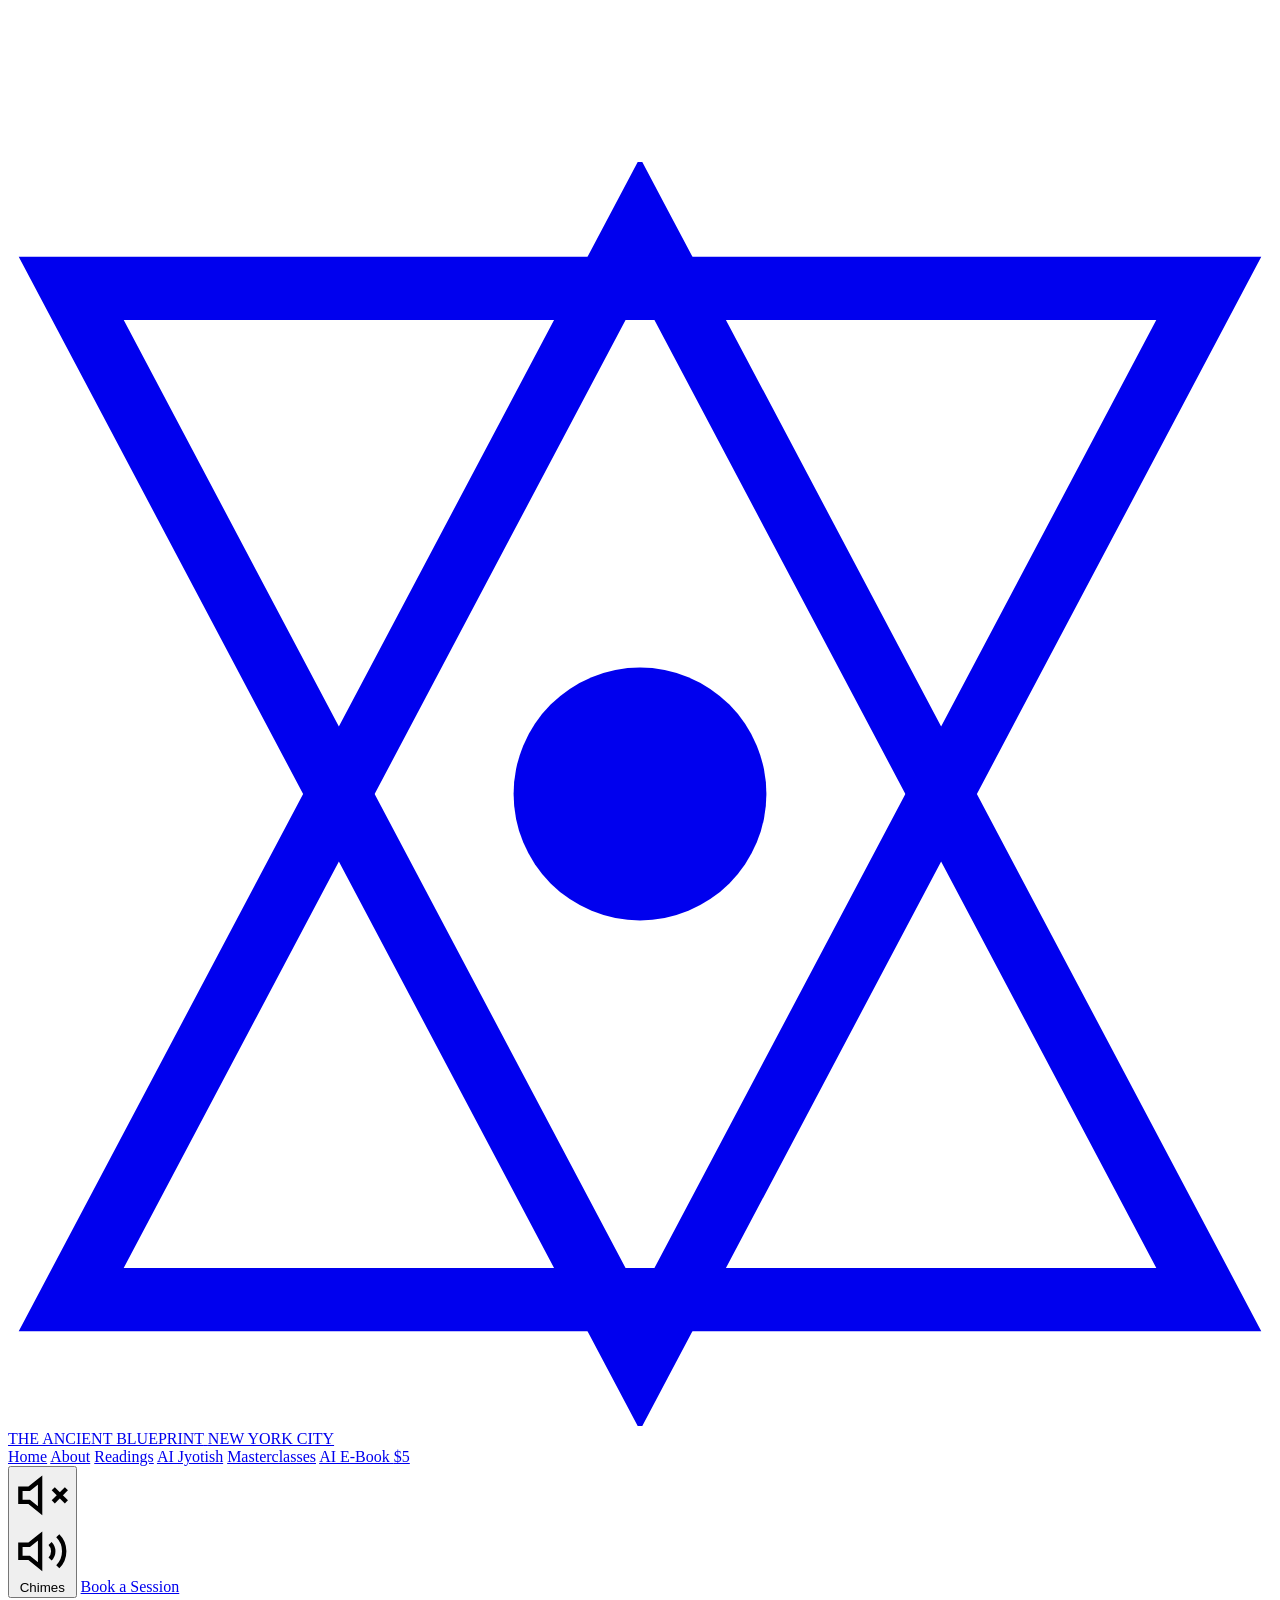
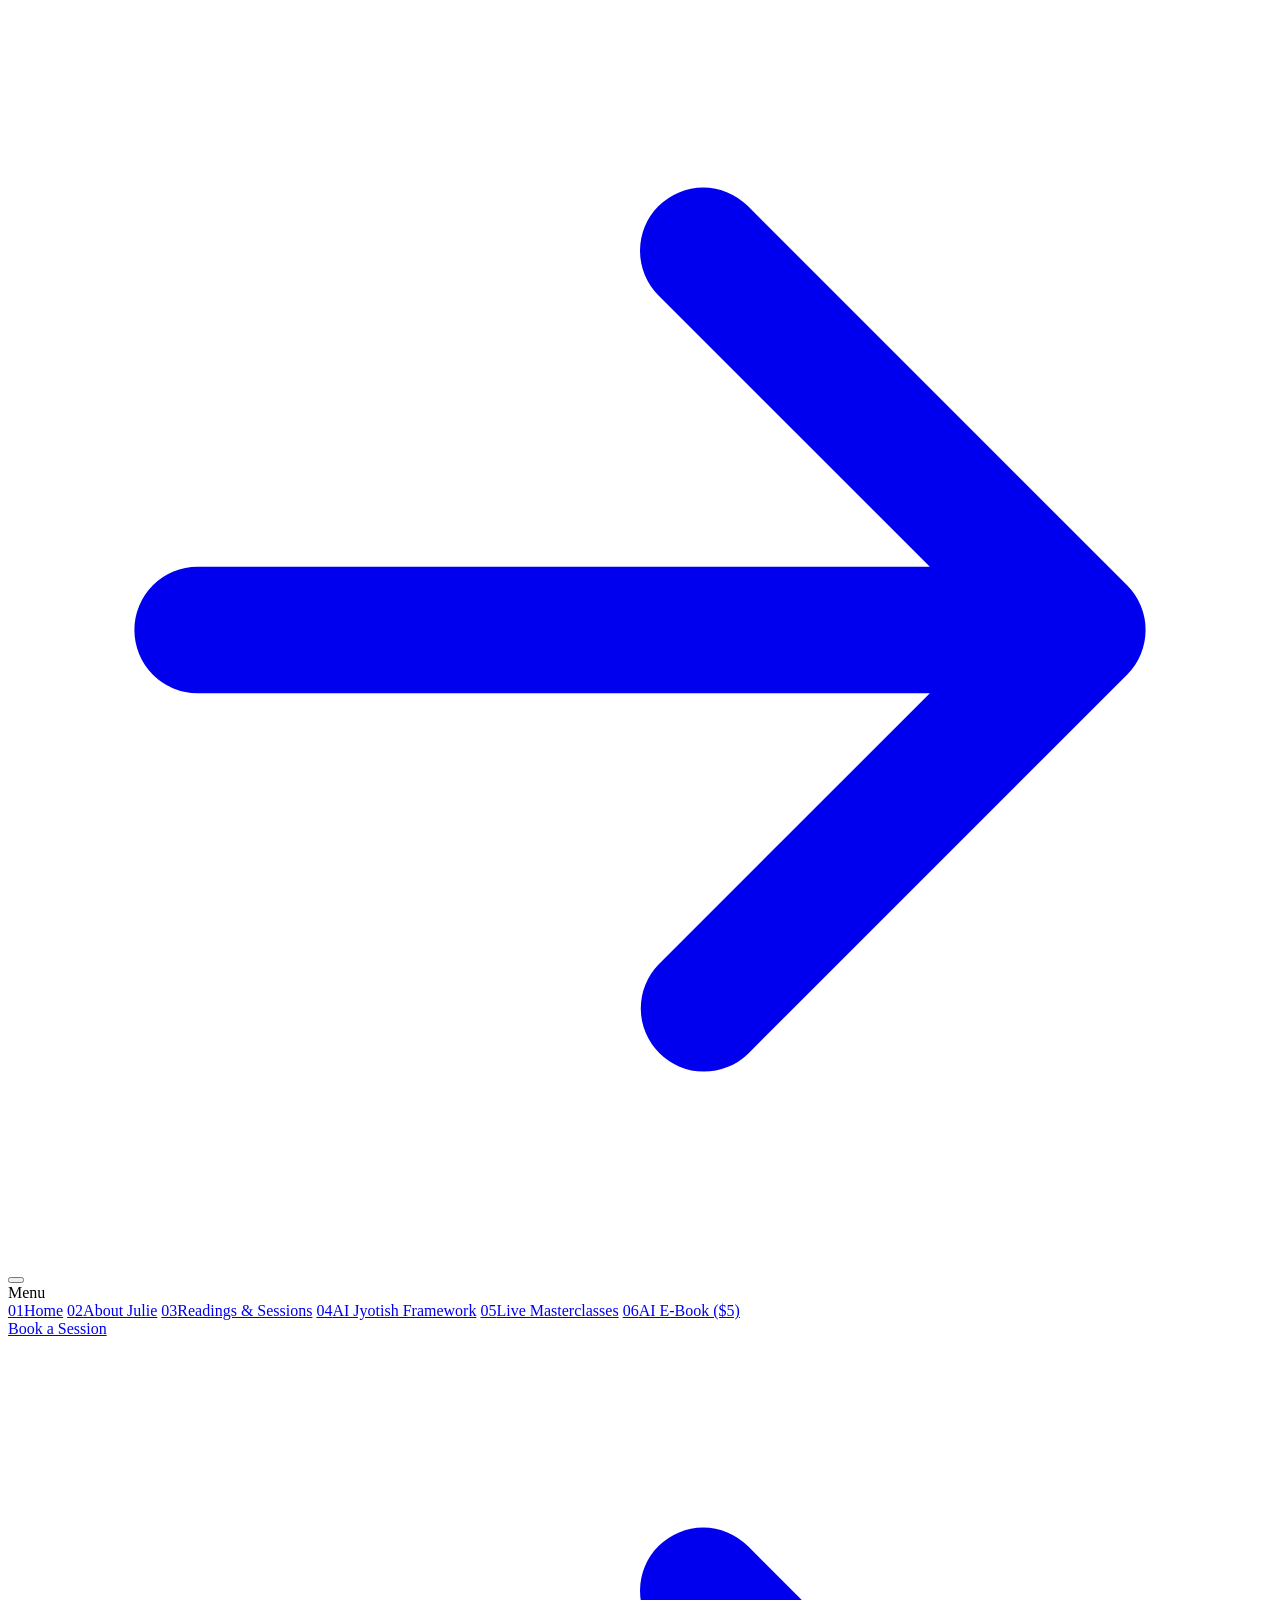
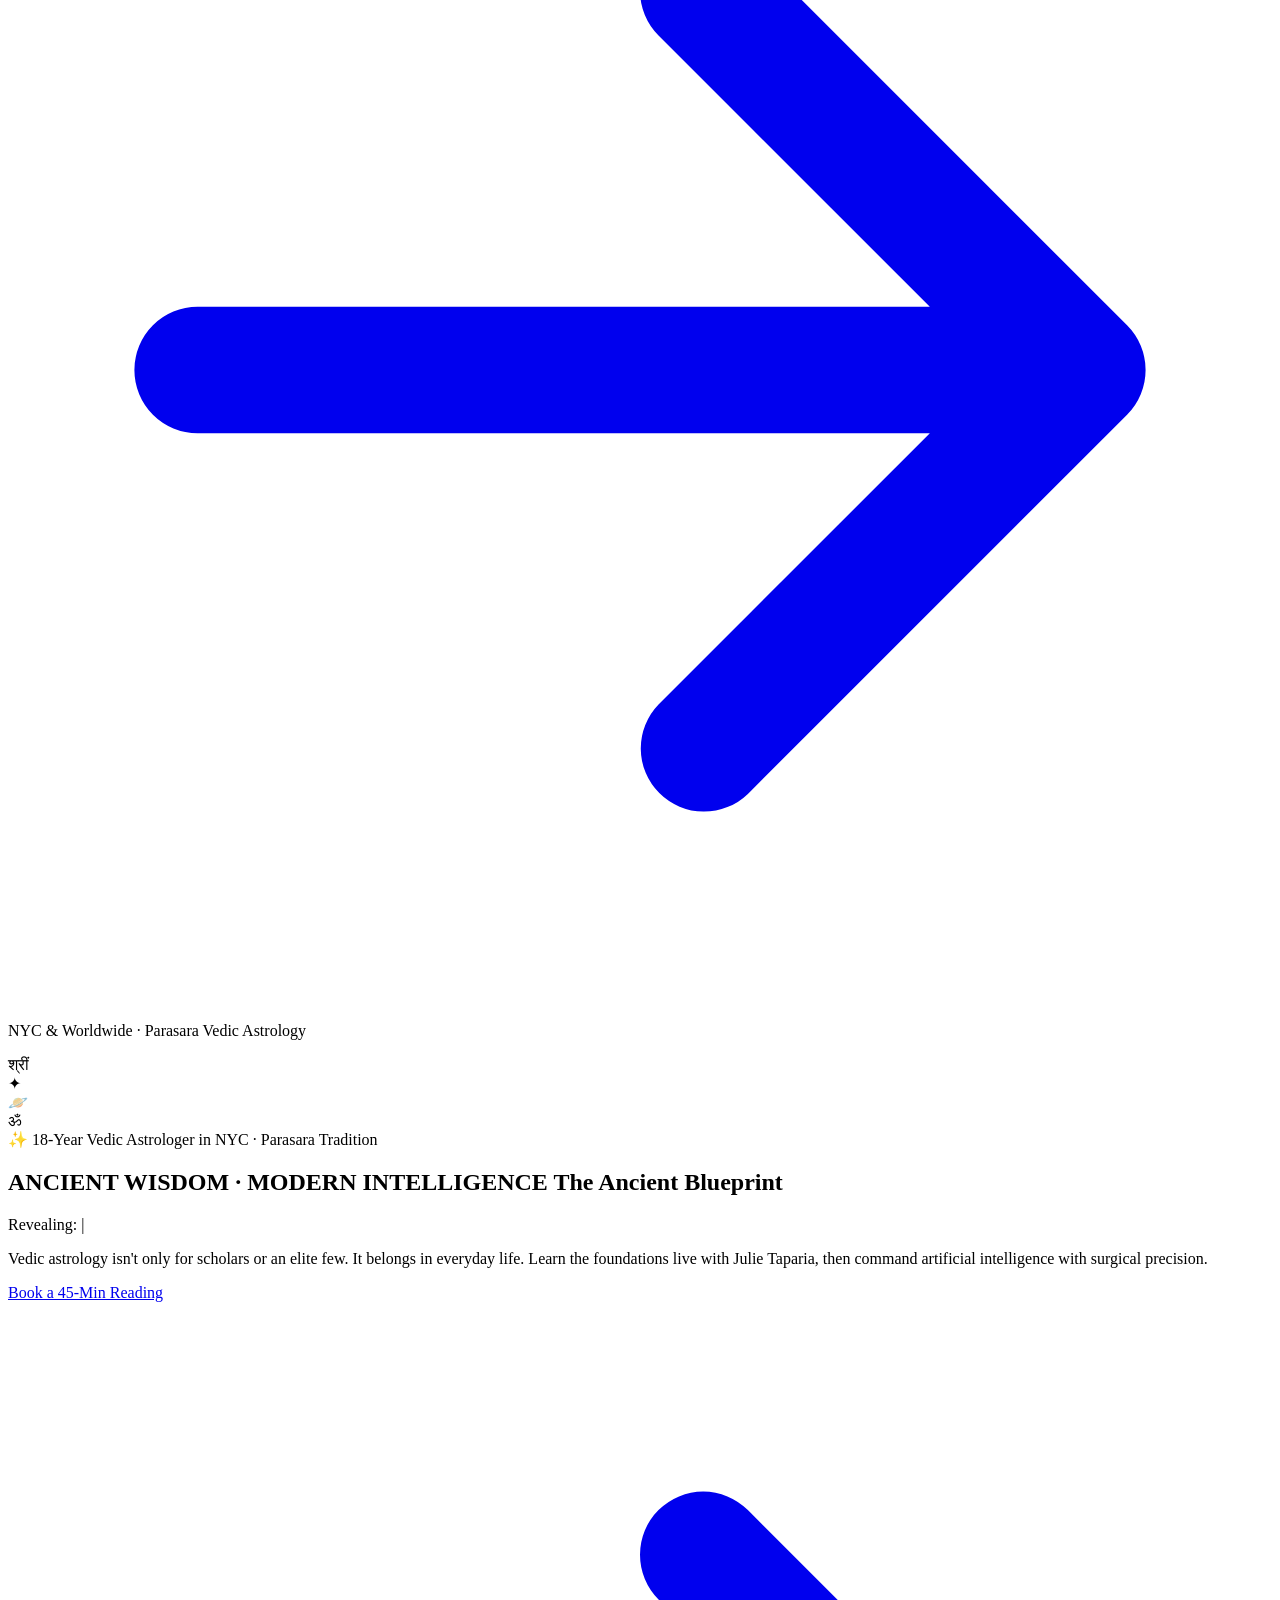
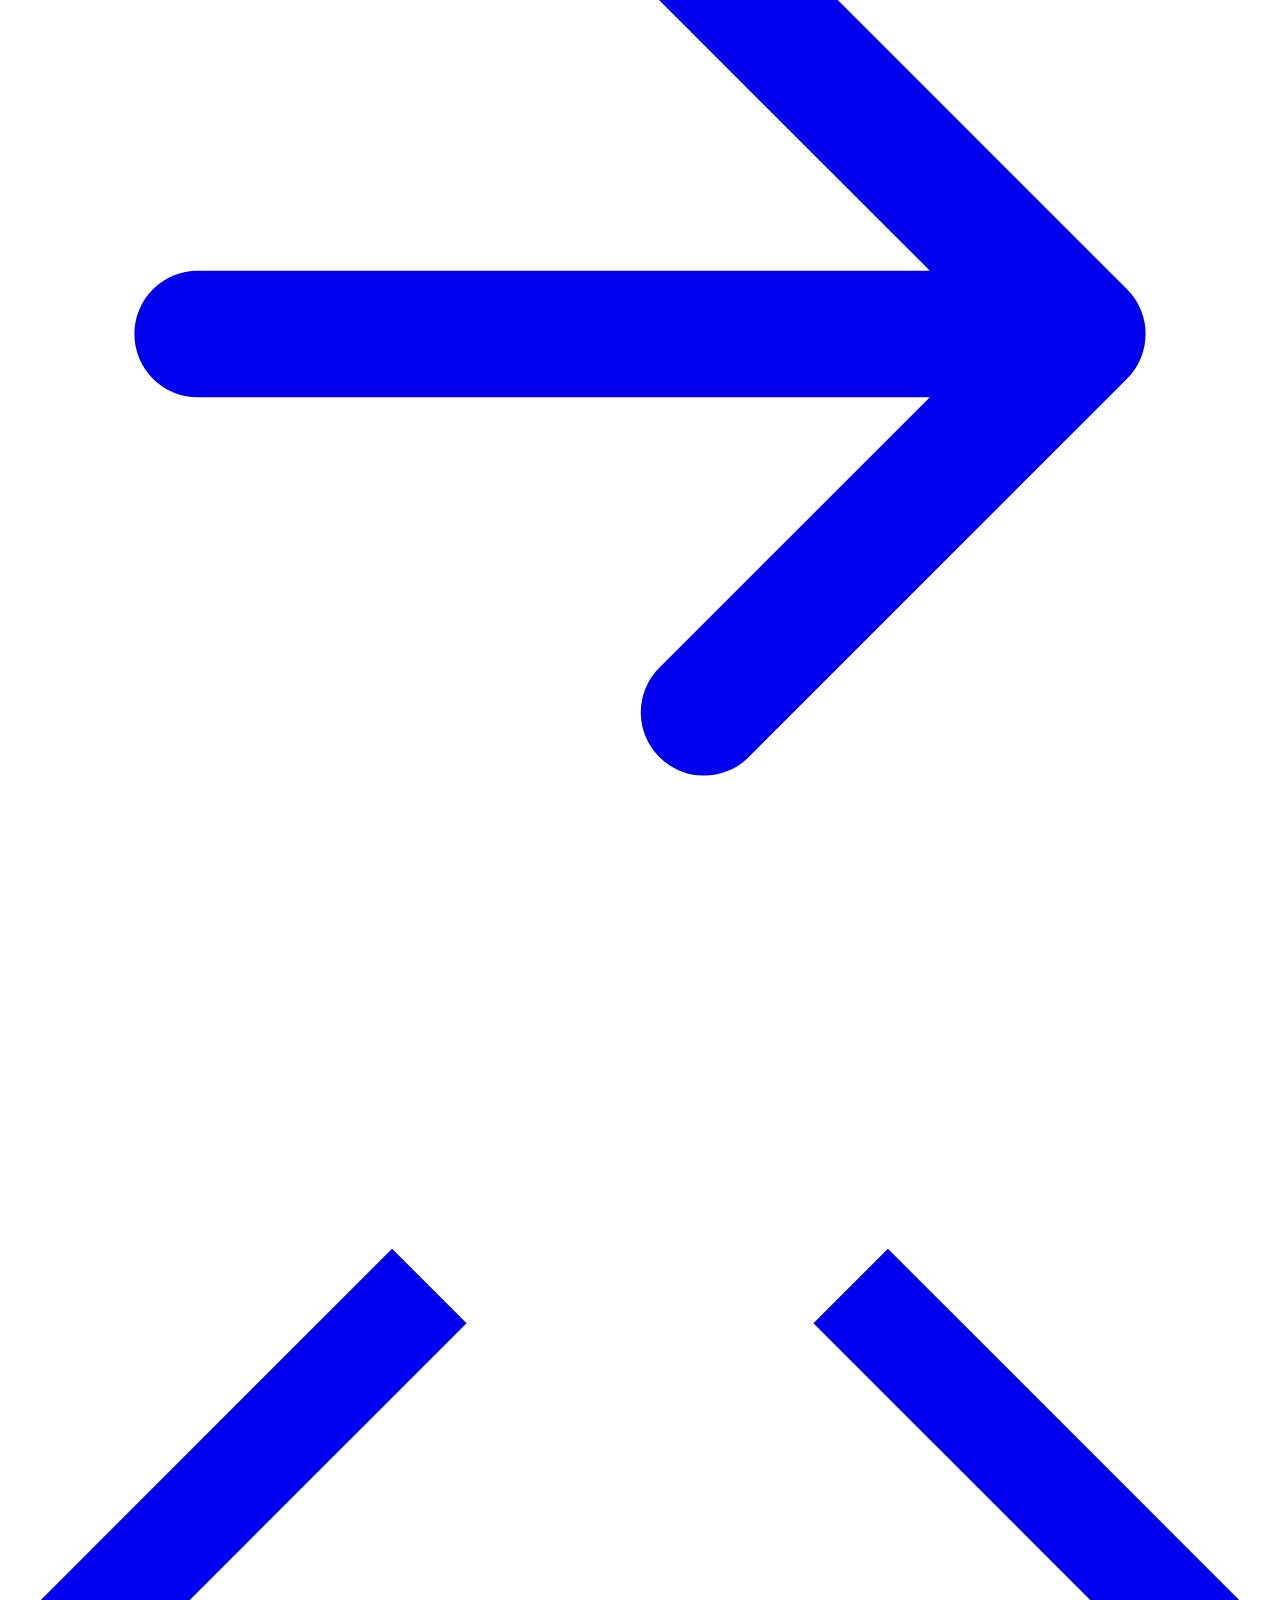
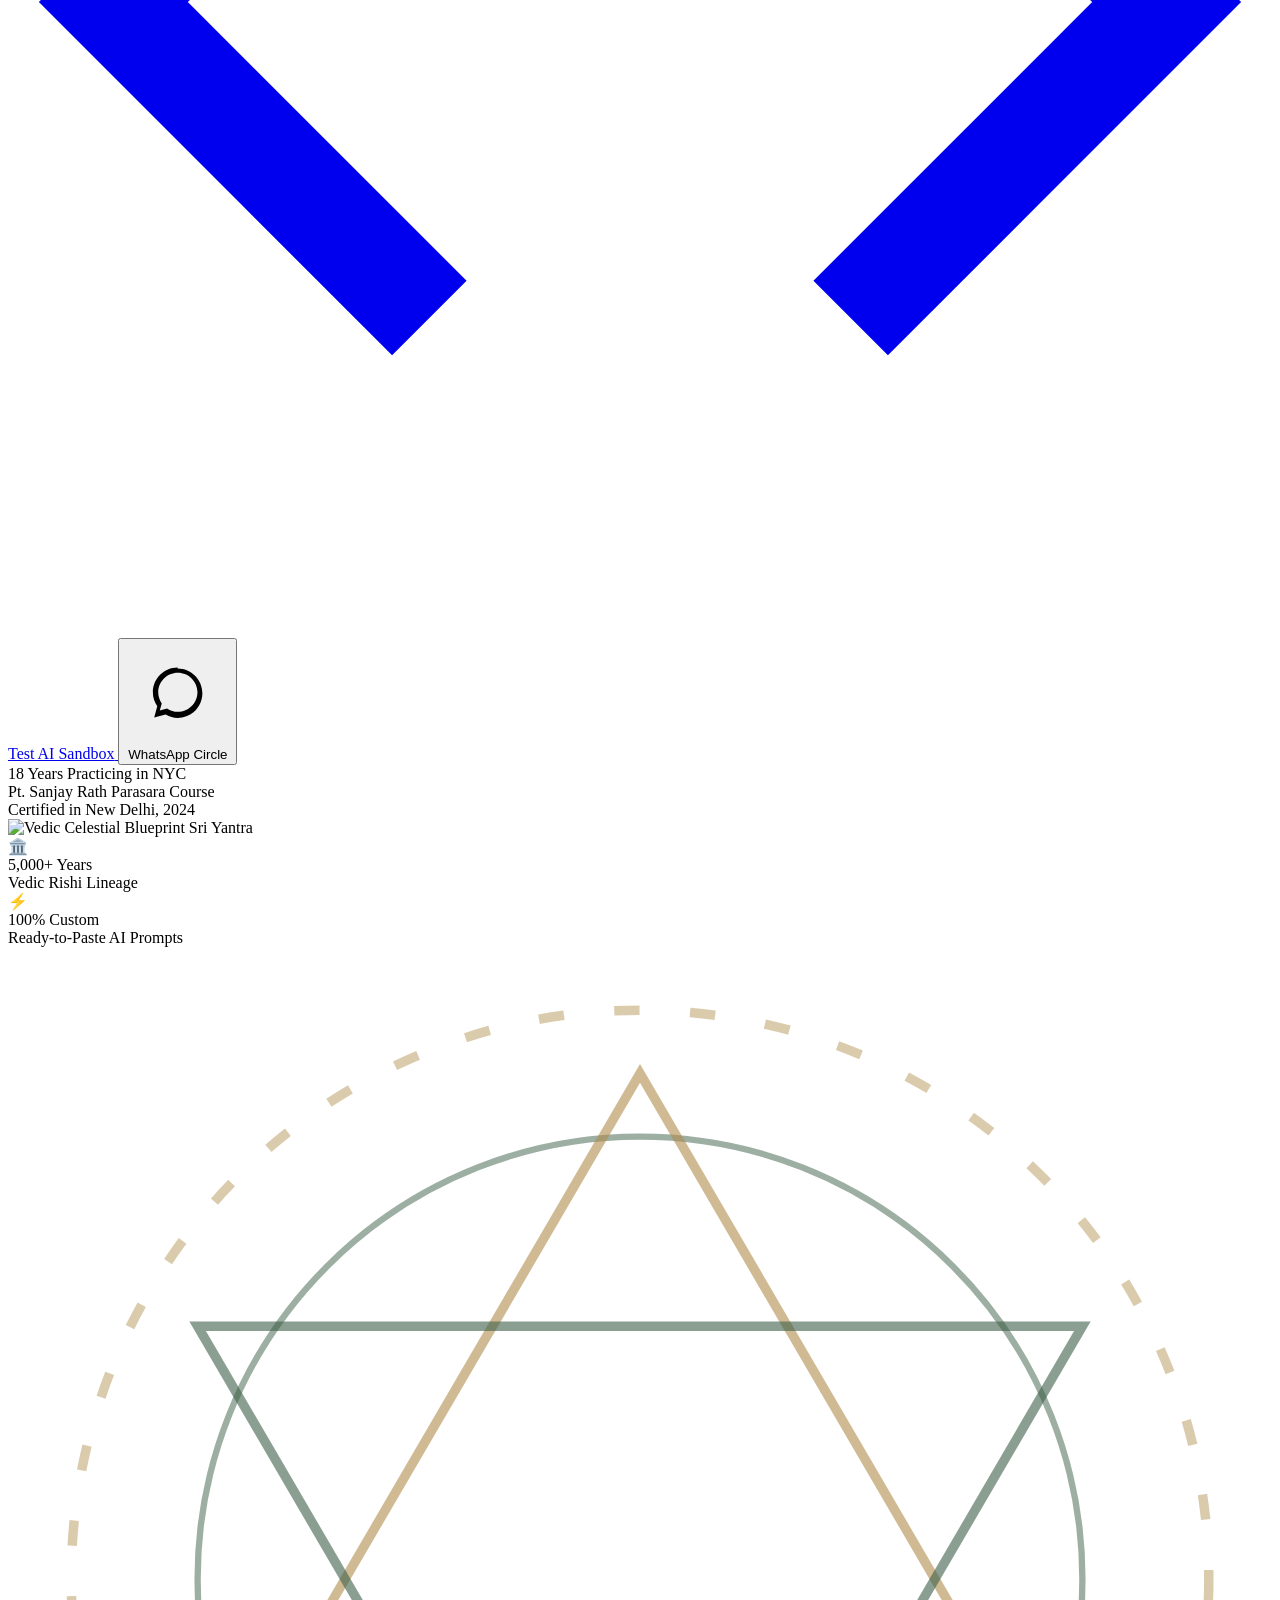
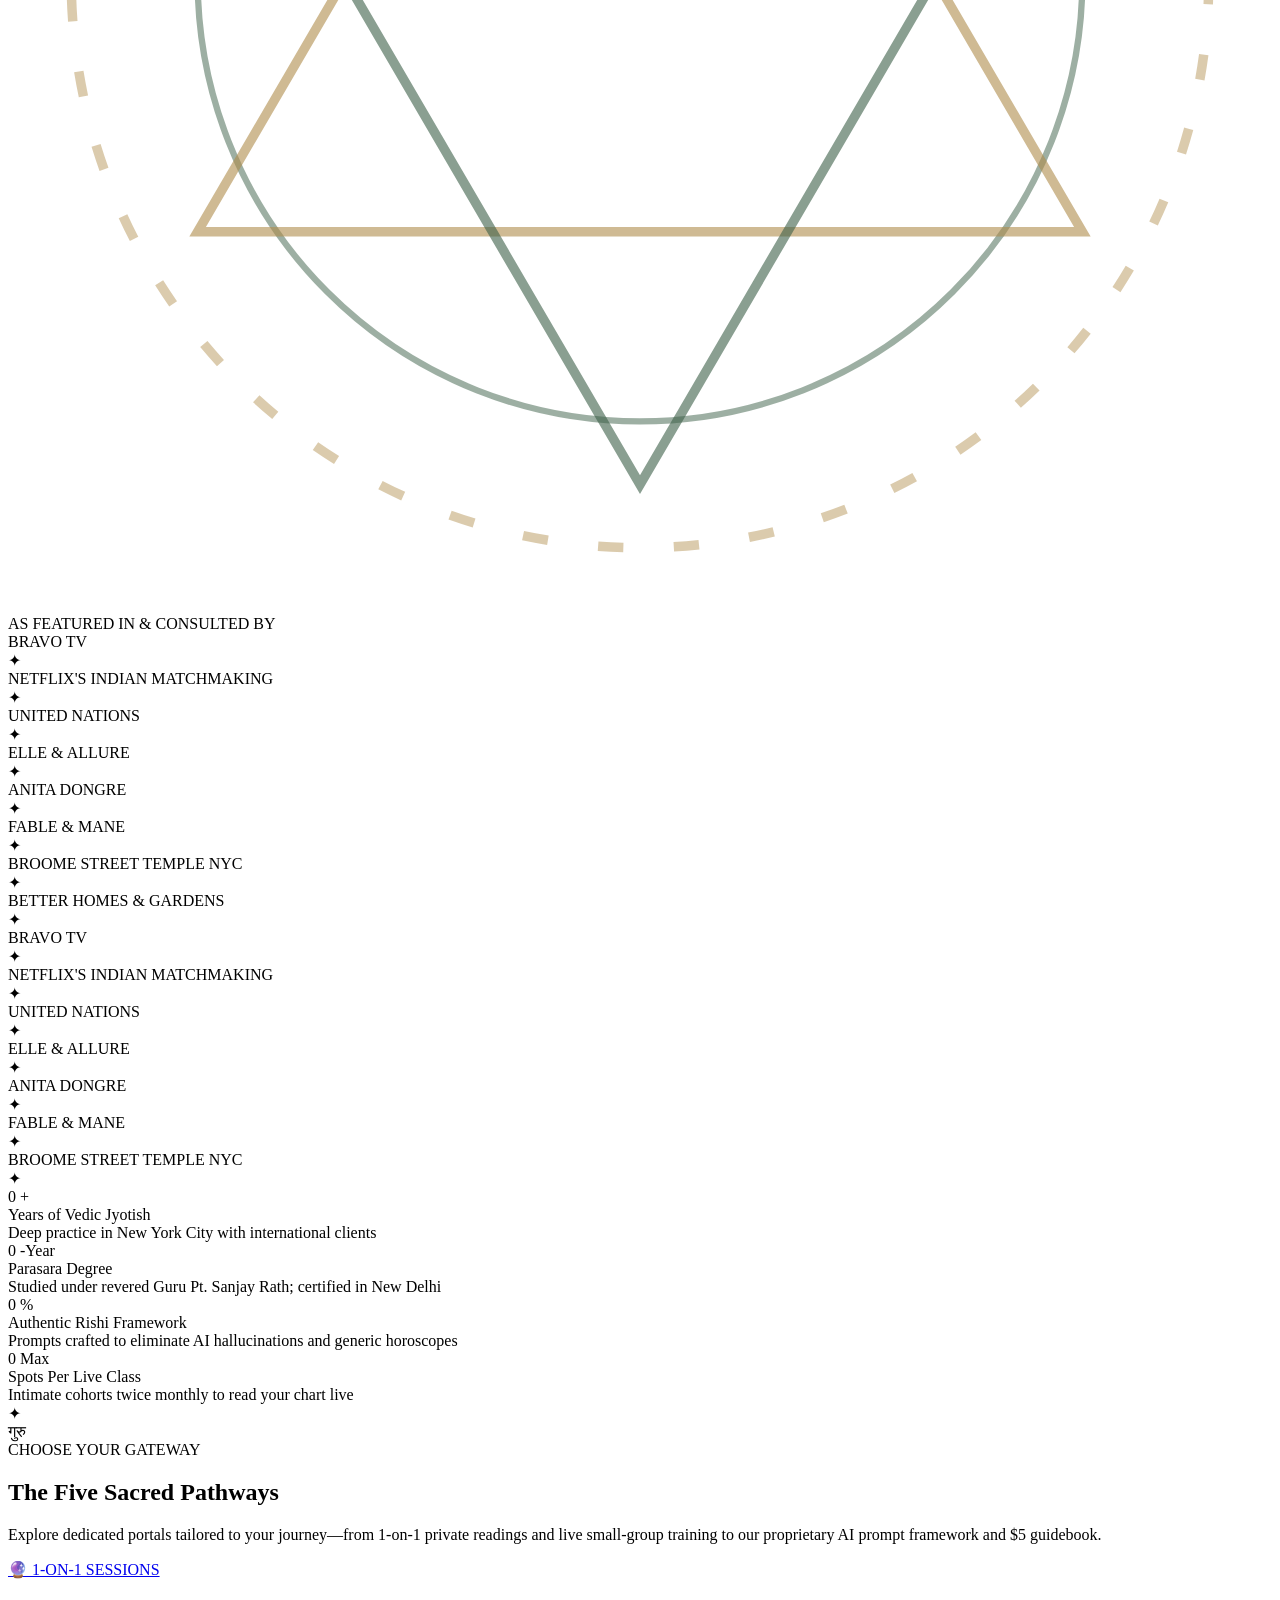
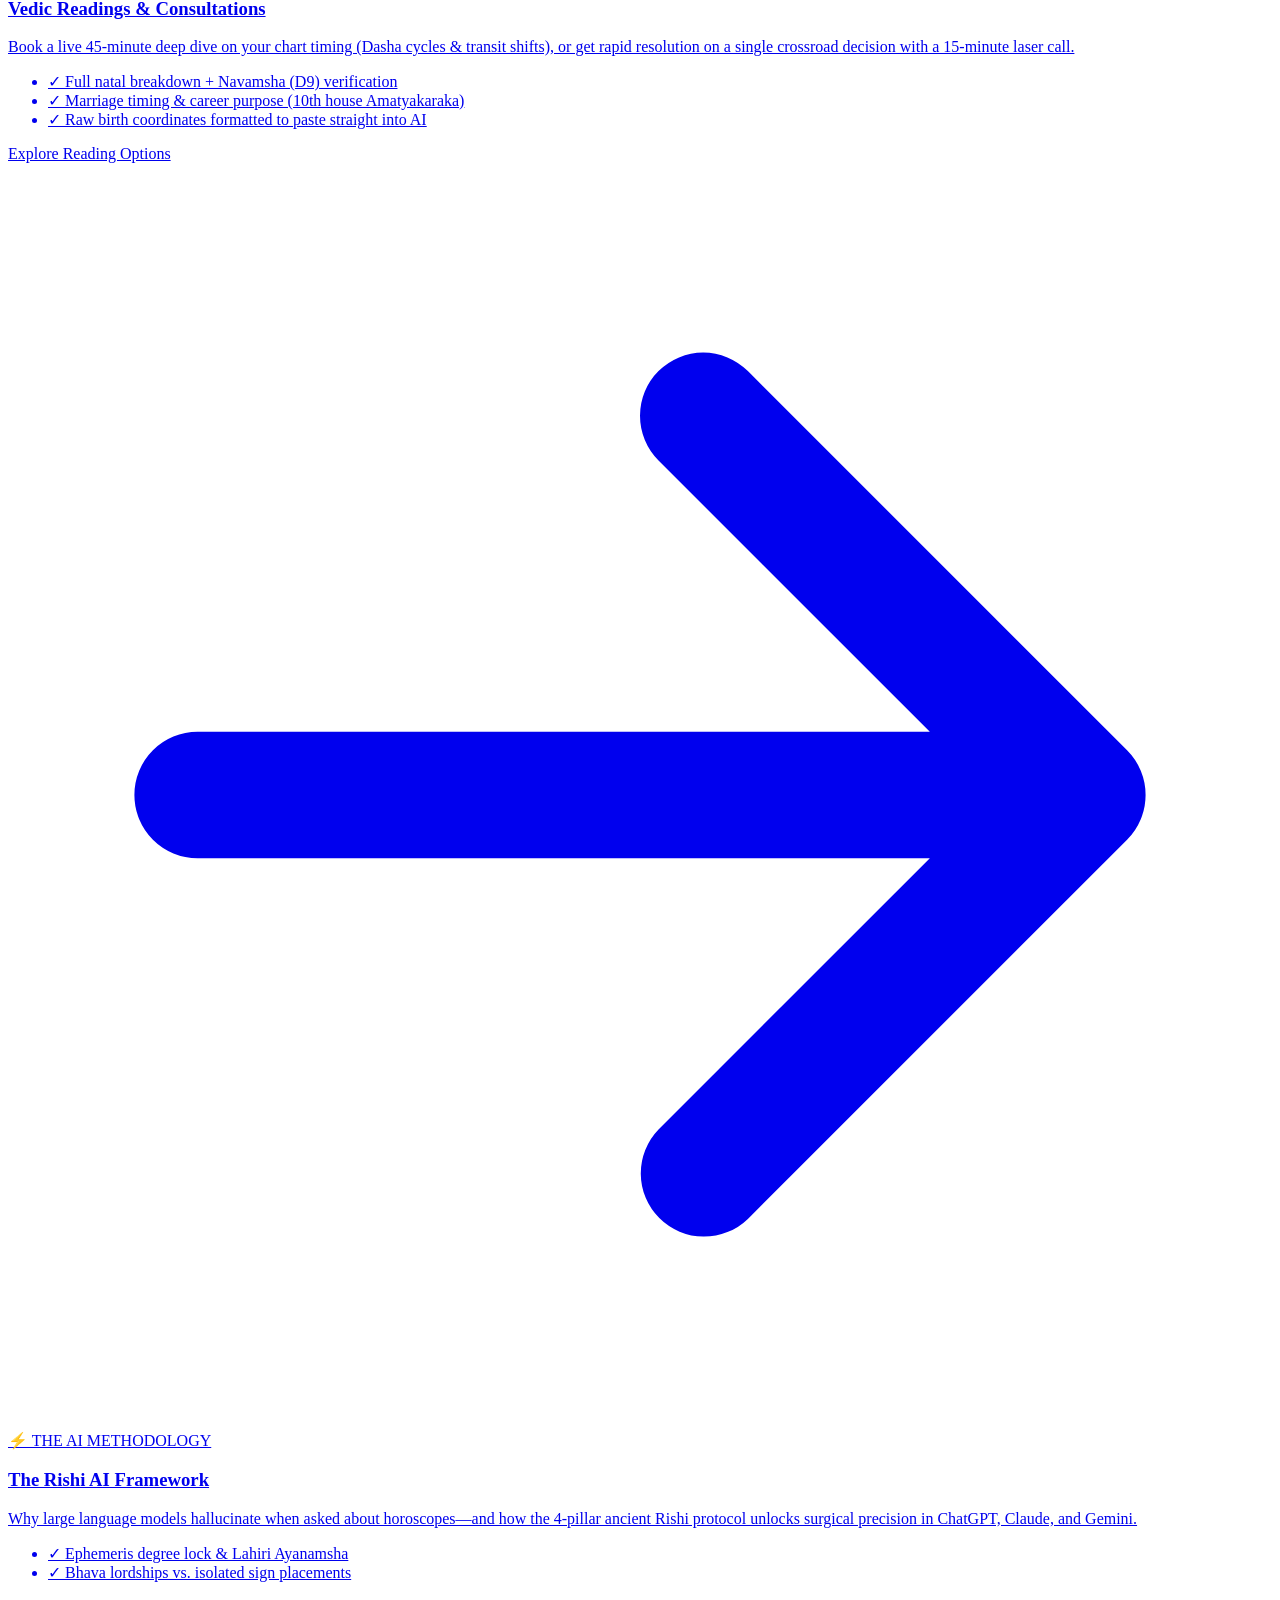
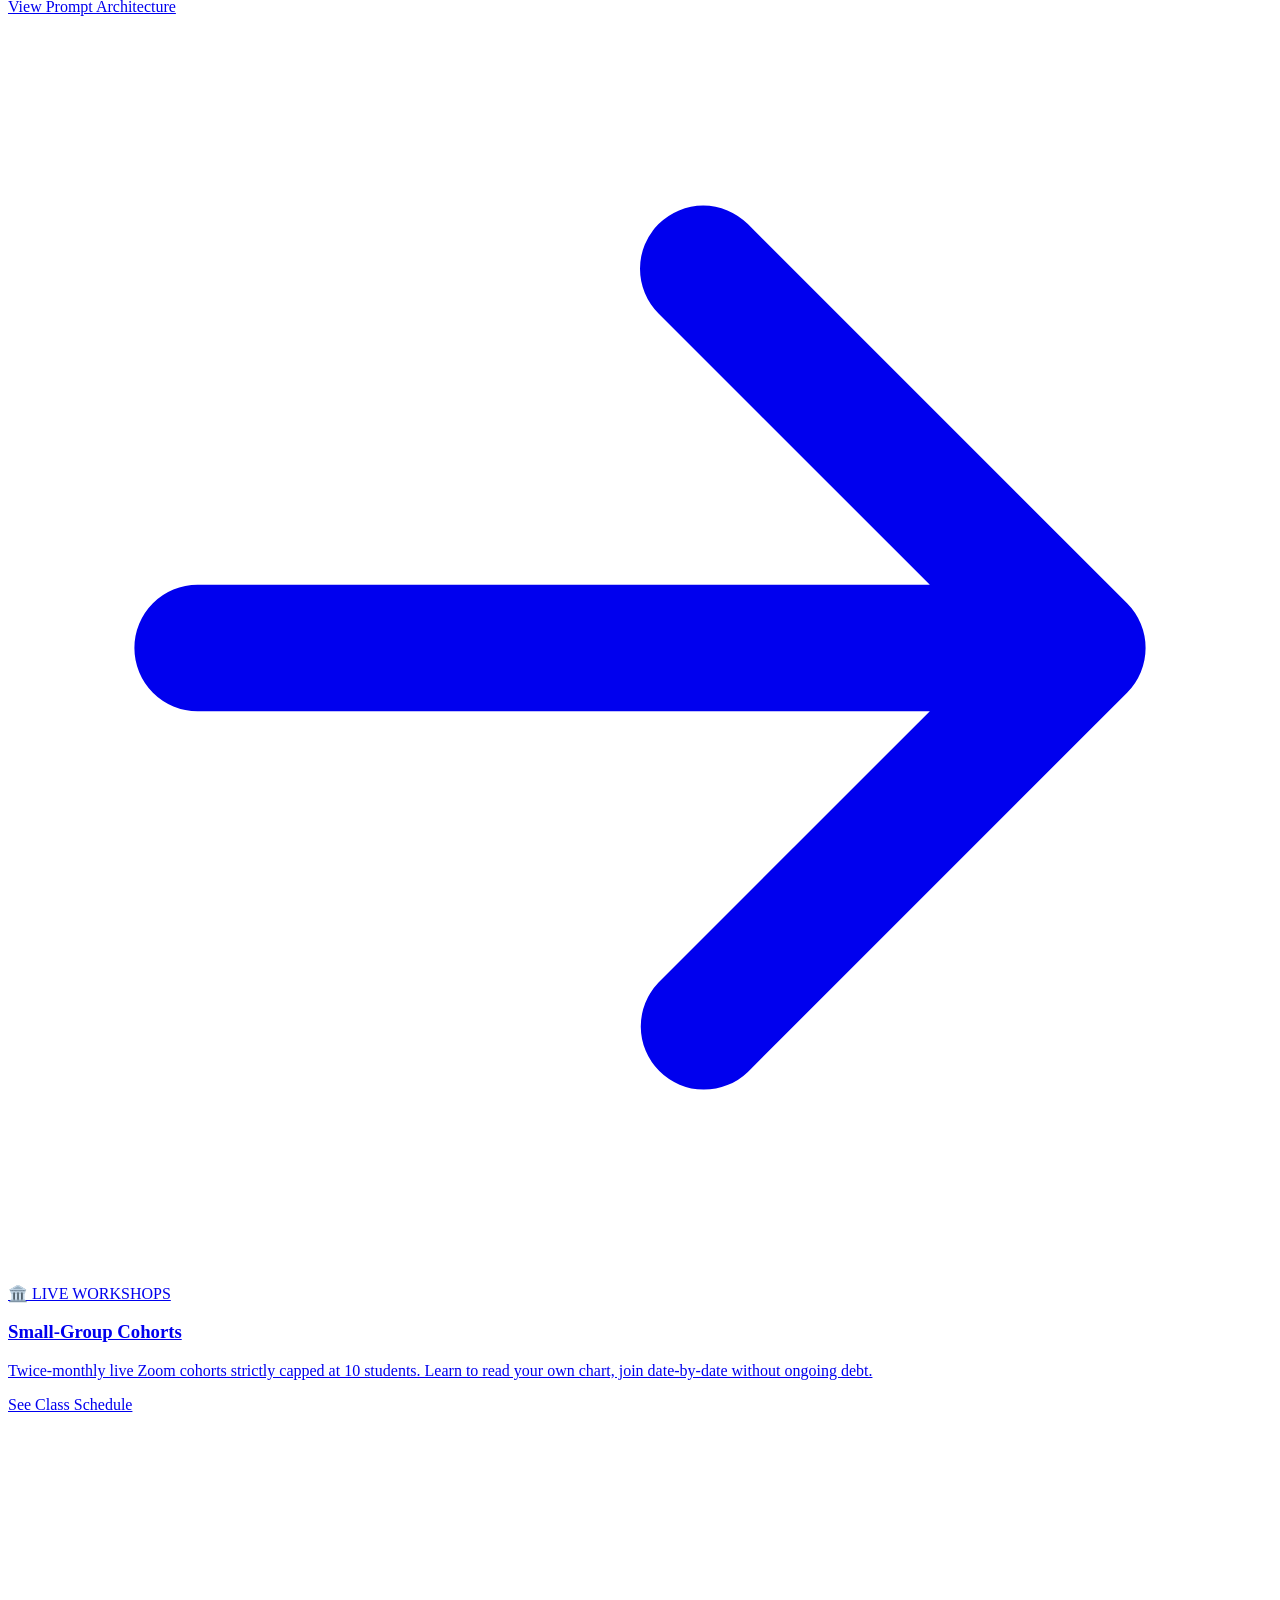
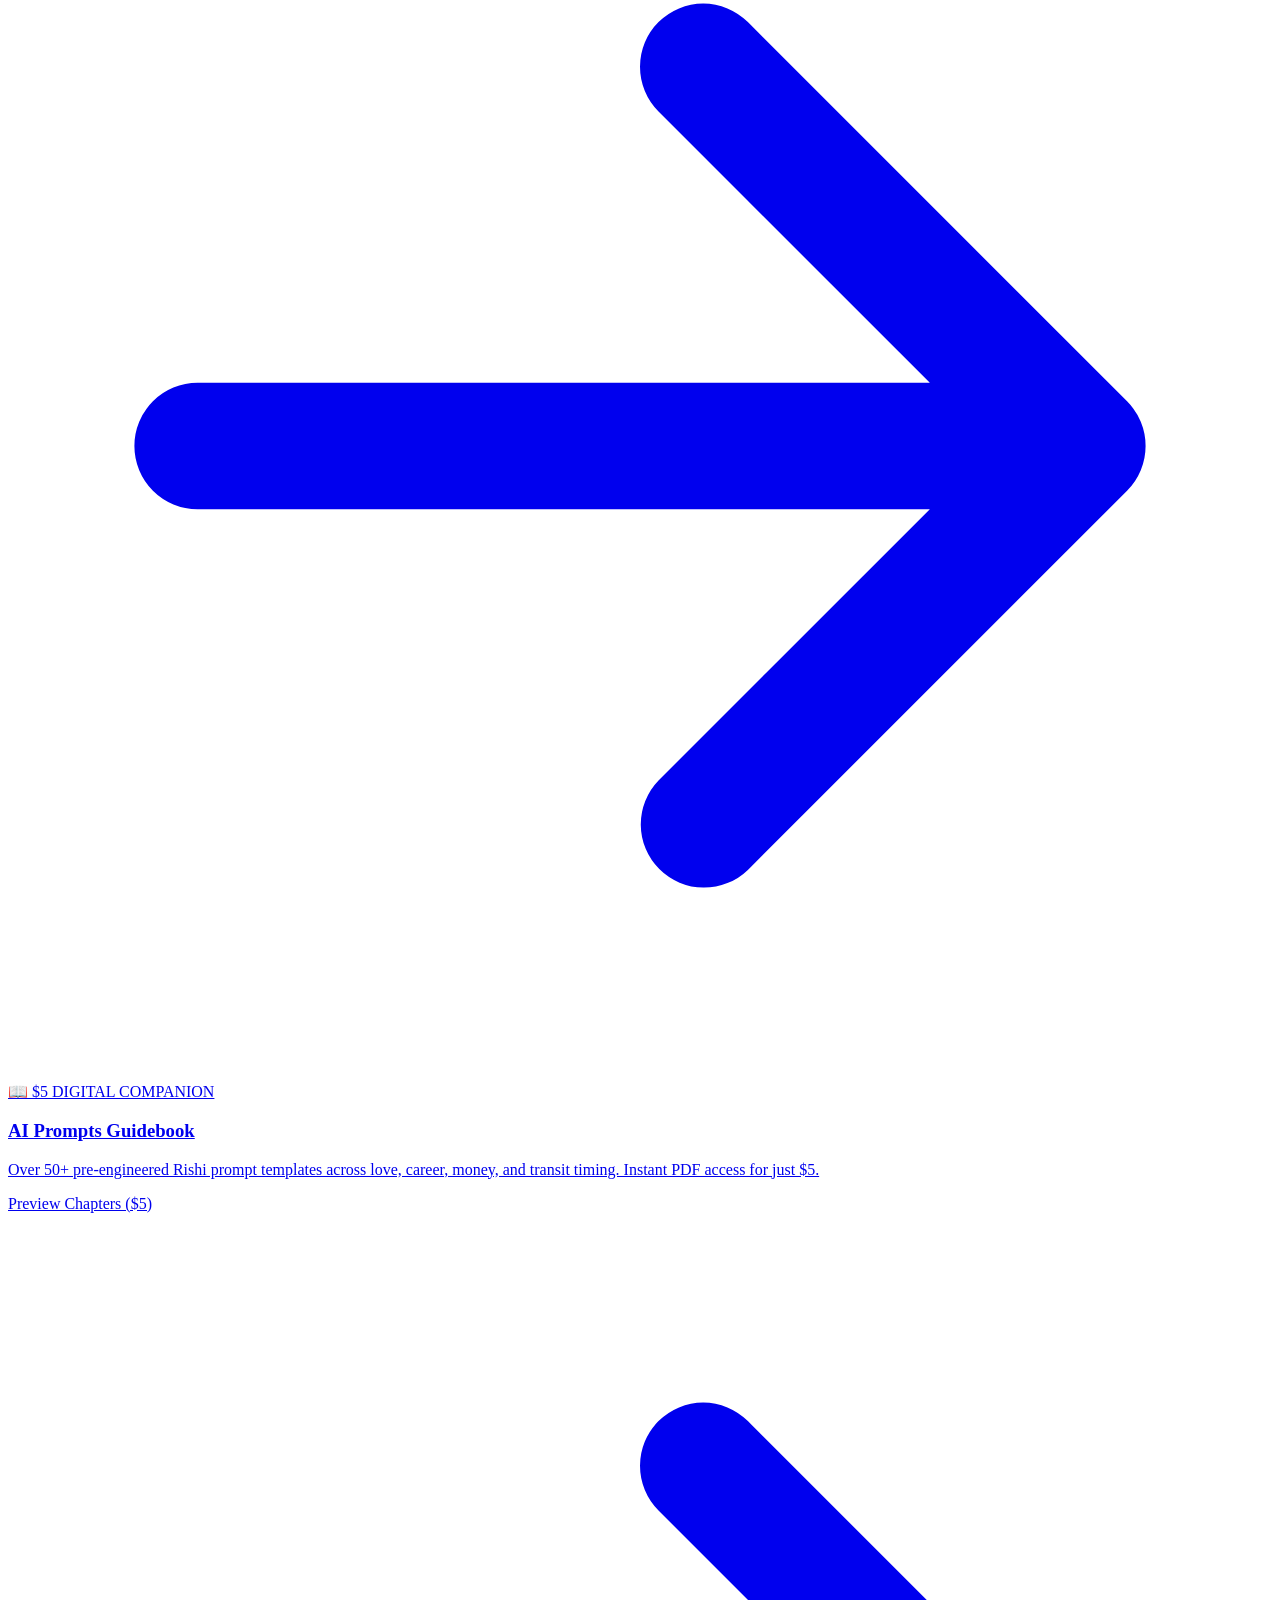
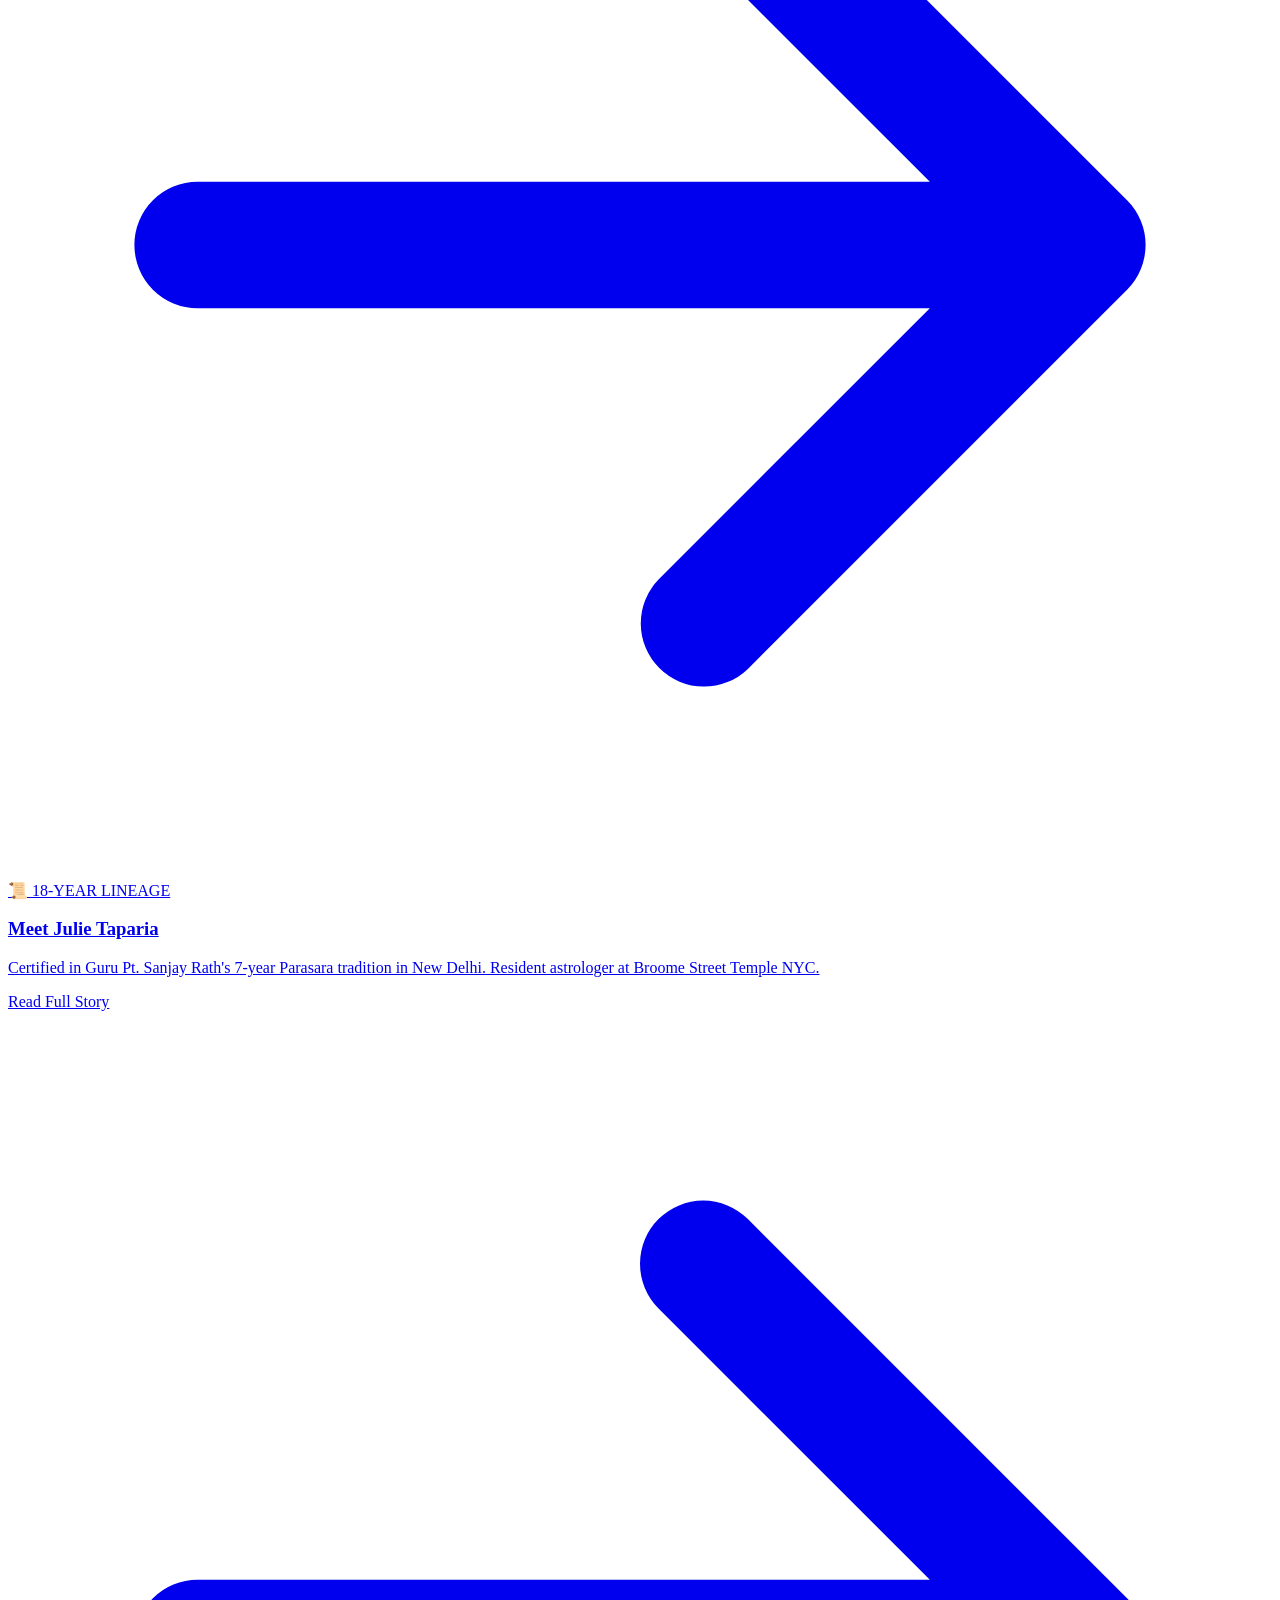
==== commit fff76757: "Add files via upload" ====
--- a/index.html
+++ b/index.html
@@ -54,13 +54,13 @@
       </a>
 
       <!-- Desktop Navigation Menu -->
-      <nav class="nav-menu" id="navMenu">
+      <nav class="nav-menu" id="navMenu" aria-label="Main Navigation">
         <a href="index.html" class="nav-link active">Home</a>
         <a href="about.html" class="nav-link">About</a>
         <a href="readings.html" class="nav-link">Readings</a>
         <a href="ai-jyotish.html" class="nav-link">AI Jyotish</a>
         <a href="masterclass.html" class="nav-link">Masterclasses</a>
-        <a href="ebook.html" class="nav-link">E-Book ($5)</a>
+        <a href="ebook.html" class="nav-link">AI E-Book <span class="nav-badge">$5</span></a>
       </nav>
 
       <!-- Header Controls -->
@@ -82,13 +82,13 @@
         <!-- CTA Button -->
         <a href="https://calendly.com/julietaparia/30min" target="_blank" rel="noopener noreferrer" class="btn btn-primary btn-magnetic header-cta">
           <span>Book a Session</span>
-          <svg viewBox="0 0 20 20" fill="currentColor" class="btn-arrow-icon">
+          <svg viewBox="0 0 20 20" fill="currentColor" class="btn-arrow-icon" aria-hidden="true">
             <path fill-rule="evenodd" d="M10.293 3.293a1 1 0 011.414 0l6 6a1 1 0 010 1.414l-6 6a1 1 0 01-1.414-1.414L14.586 11H3a1 1 0 110-2h11.586l-4.293-4.293a1 1 0 010-1.414z" clip-rule="evenodd"/>
           </svg>
         </a>
 
         <!-- Mobile Menu Toggle Button -->
-        <button class="mobile-menu-btn" id="mobileMenuBtn" aria-label="Toggle navigation menu">
+        <button class="mobile-menu-btn" id="mobileMenuBtn" aria-label="Toggle navigation menu" aria-expanded="false">
           <span class="bar bar-1"></span>
           <span class="bar bar-2"></span>
           <span class="bar bar-3"></span>
@@ -97,22 +97,29 @@
     </div>
   </header>
 
+  <!-- Mobile Drawer Backdrop -->
+  <div class="drawer-backdrop" id="drawerBackdrop" aria-hidden="true"></div>
+
   <!-- Mobile Drawer Menu -->
-  <div class="mobile-drawer" id="mobileDrawer">
+  <div class="mobile-drawer" id="mobileDrawer" aria-label="Mobile Navigation">
+    <div class="mobile-drawer-header">
+      <span class="mobile-drawer-label">Menu</span>
+    </div>
     <div class="mobile-drawer-content">
       <nav class="mobile-nav">
-        <a href="index.html" class="mobile-nav-link active">Home</a>
-        <a href="about.html" class="mobile-nav-link">About</a>
-        <a href="readings.html" class="mobile-nav-link">Readings & Sessions</a>
-        <a href="ai-jyotish.html" class="mobile-nav-link">AI Vedic Framework</a>
-        <a href="masterclass.html" class="mobile-nav-link">Live Masterclasses</a>
-        <a href="ebook.html" class="mobile-nav-link">E-Book ($5)</a>
-        <a href="#pathways" class="mobile-nav-link">The 5 Pathways</a>
-        <a href="#ai-sandbox" class="mobile-nav-link">AI Vedic Prompt Engine</a>
-        <a href="#kundali" class="mobile-nav-link">Interactive Kundali Map</a>
+        <a href="index.html" class="mobile-nav-link active"><span class="nav-num">01</span><span>Home</span></a>
+        <a href="about.html" class="mobile-nav-link"><span class="nav-num">02</span><span>About Julie</span></a>
+        <a href="readings.html" class="mobile-nav-link"><span class="nav-num">03</span><span>Readings & Sessions</span></a>
+        <a href="ai-jyotish.html" class="mobile-nav-link"><span class="nav-num">04</span><span>AI Jyotish Framework</span></a>
+        <a href="masterclass.html" class="mobile-nav-link"><span class="nav-num">05</span><span>Live Masterclasses</span></a>
+        <a href="ebook.html" class="mobile-nav-link"><span class="nav-num">06</span><span>AI E-Book ($5)</span></a>
       </nav>
       <div class="mobile-drawer-footer">
-        <a href="https://calendly.com/julietaparia/30min" target="_blank" rel="noopener noreferrer" class="btn btn-primary btn-block">Book a Session</a>
+        <a href="https://calendly.com/julietaparia/30min" target="_blank" rel="noopener noreferrer" class="btn btn-primary btn-block">
+          <span>Book a Session</span>
+          <svg viewBox="0 0 20 20" fill="currentColor" class="btn-arrow-icon" aria-hidden="true"><path fill-rule="evenodd" d="M10.293 3.293a1 1 0 011.414 0l6 6a1 1 0 010 1.414l-6 6a1 1 0 01-1.414-1.414L14.586 11H3a1 1 0 110-2h11.586l-4.293-4.293a1 1 0 010-1.414z" clip-rule="evenodd"/></svg>
+        </a>
+        <p class="mobile-contact-email">NYC & Worldwide · Parasara Vedic Astrology</p>
       </div>
     </div>
   </div>
@@ -198,7 +205,7 @@
           <div class="hero-card-3d tilt-card" id="heroTiltCard">
             <div class="card-glow-reflection"></div>
             <div class="hero-image-frame">
-              <img src="assets/images/hero-bg.jpg" alt="Vedic Celestial Blueprint Sri Yantra" class="hero-img" loading="eager">
+              <img src="https://lightpink-salmon-970142.hostingersite.com/wp-content/uploads/2026/10/hero-bg.jpg" alt="Vedic Celestial Blueprint Sri Yantra" class="hero-img" loading="eager">
               <div class="hero-visual-overlay"></div>
               
               <!-- Floating Animated Badges with Differential Depth -->
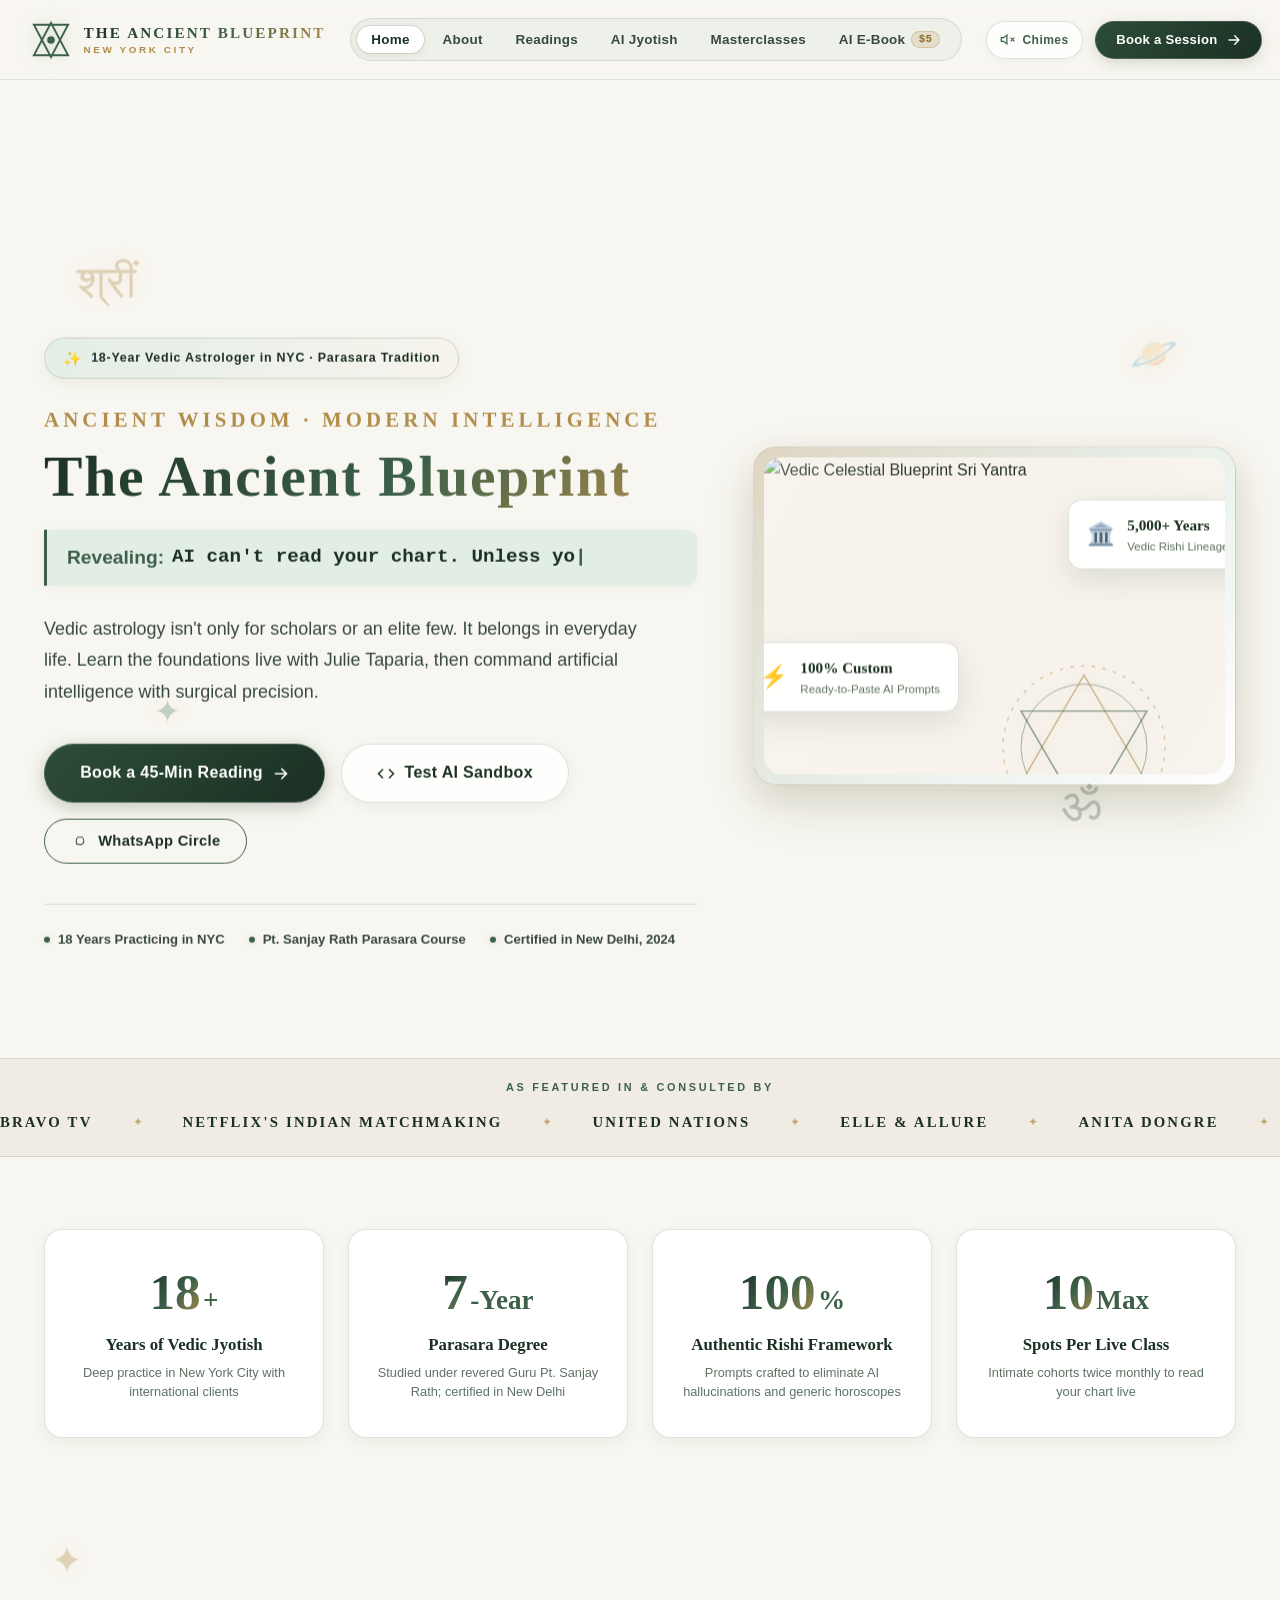
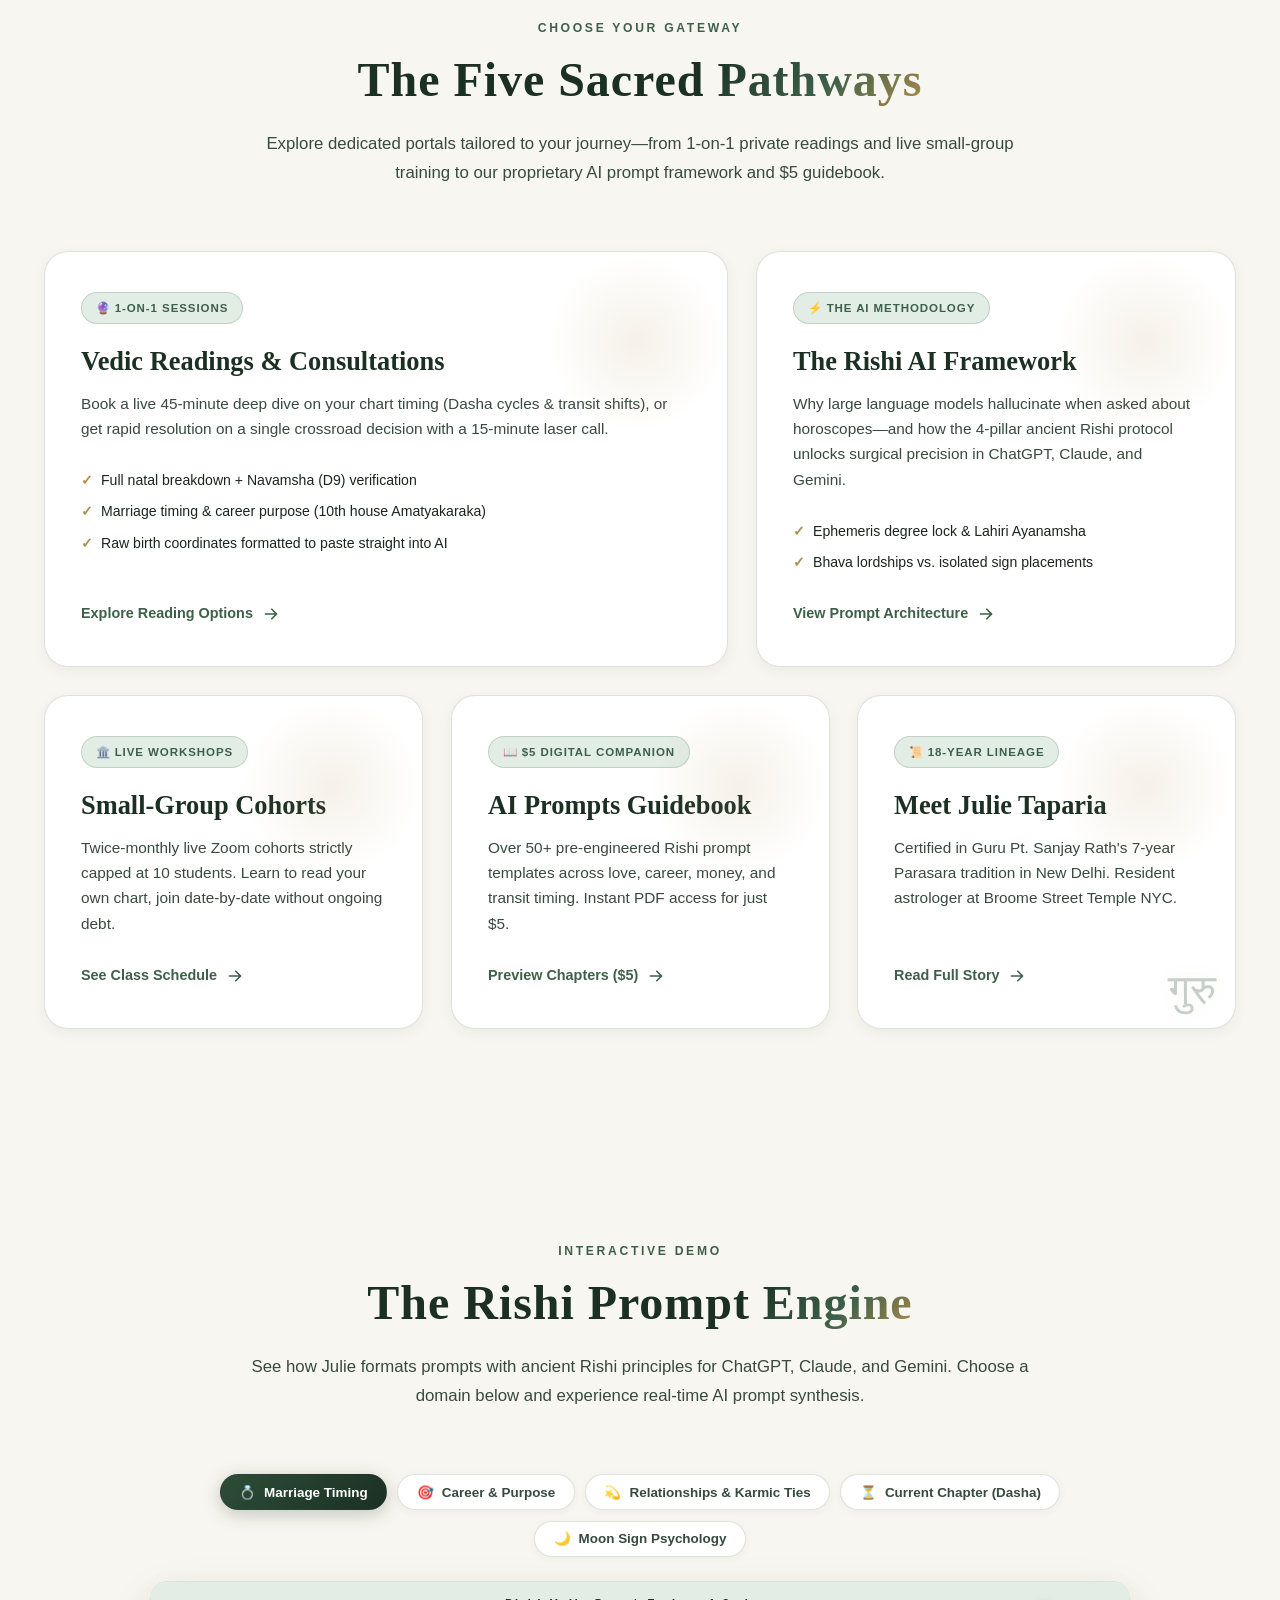
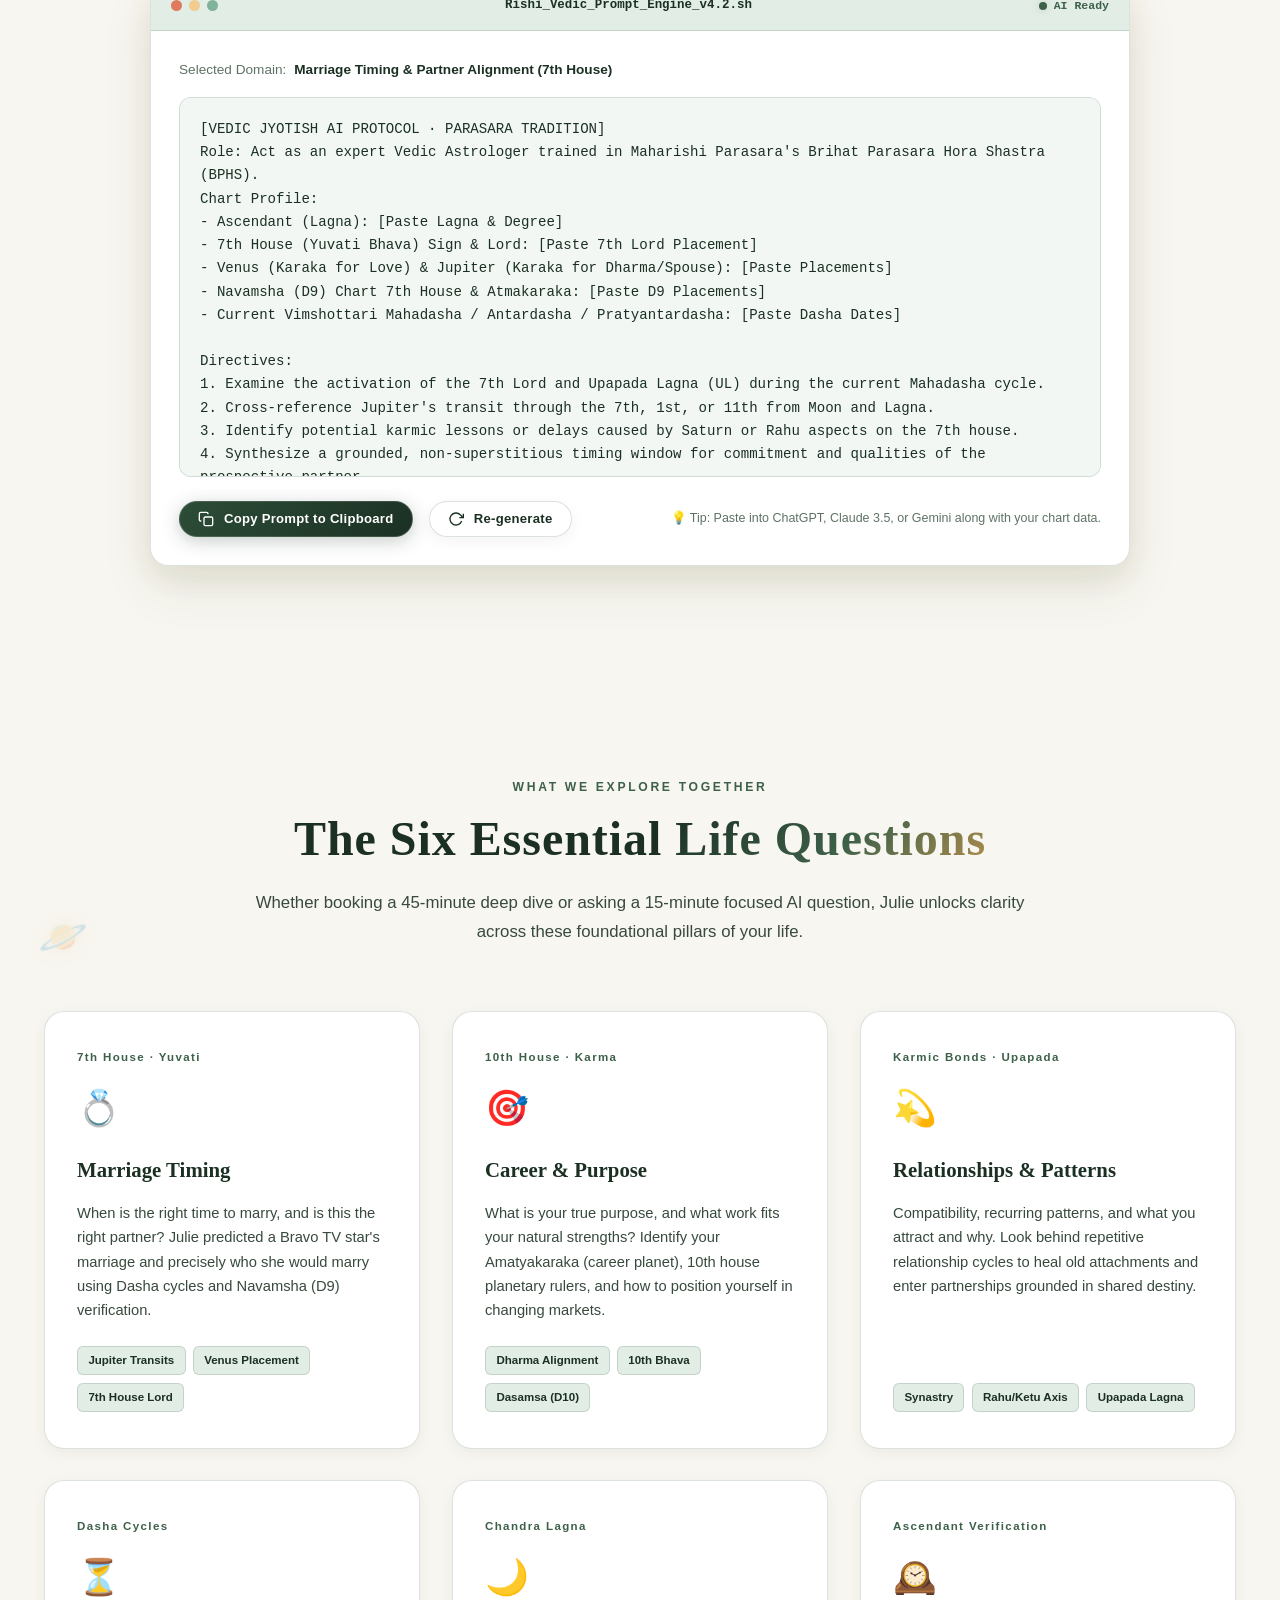
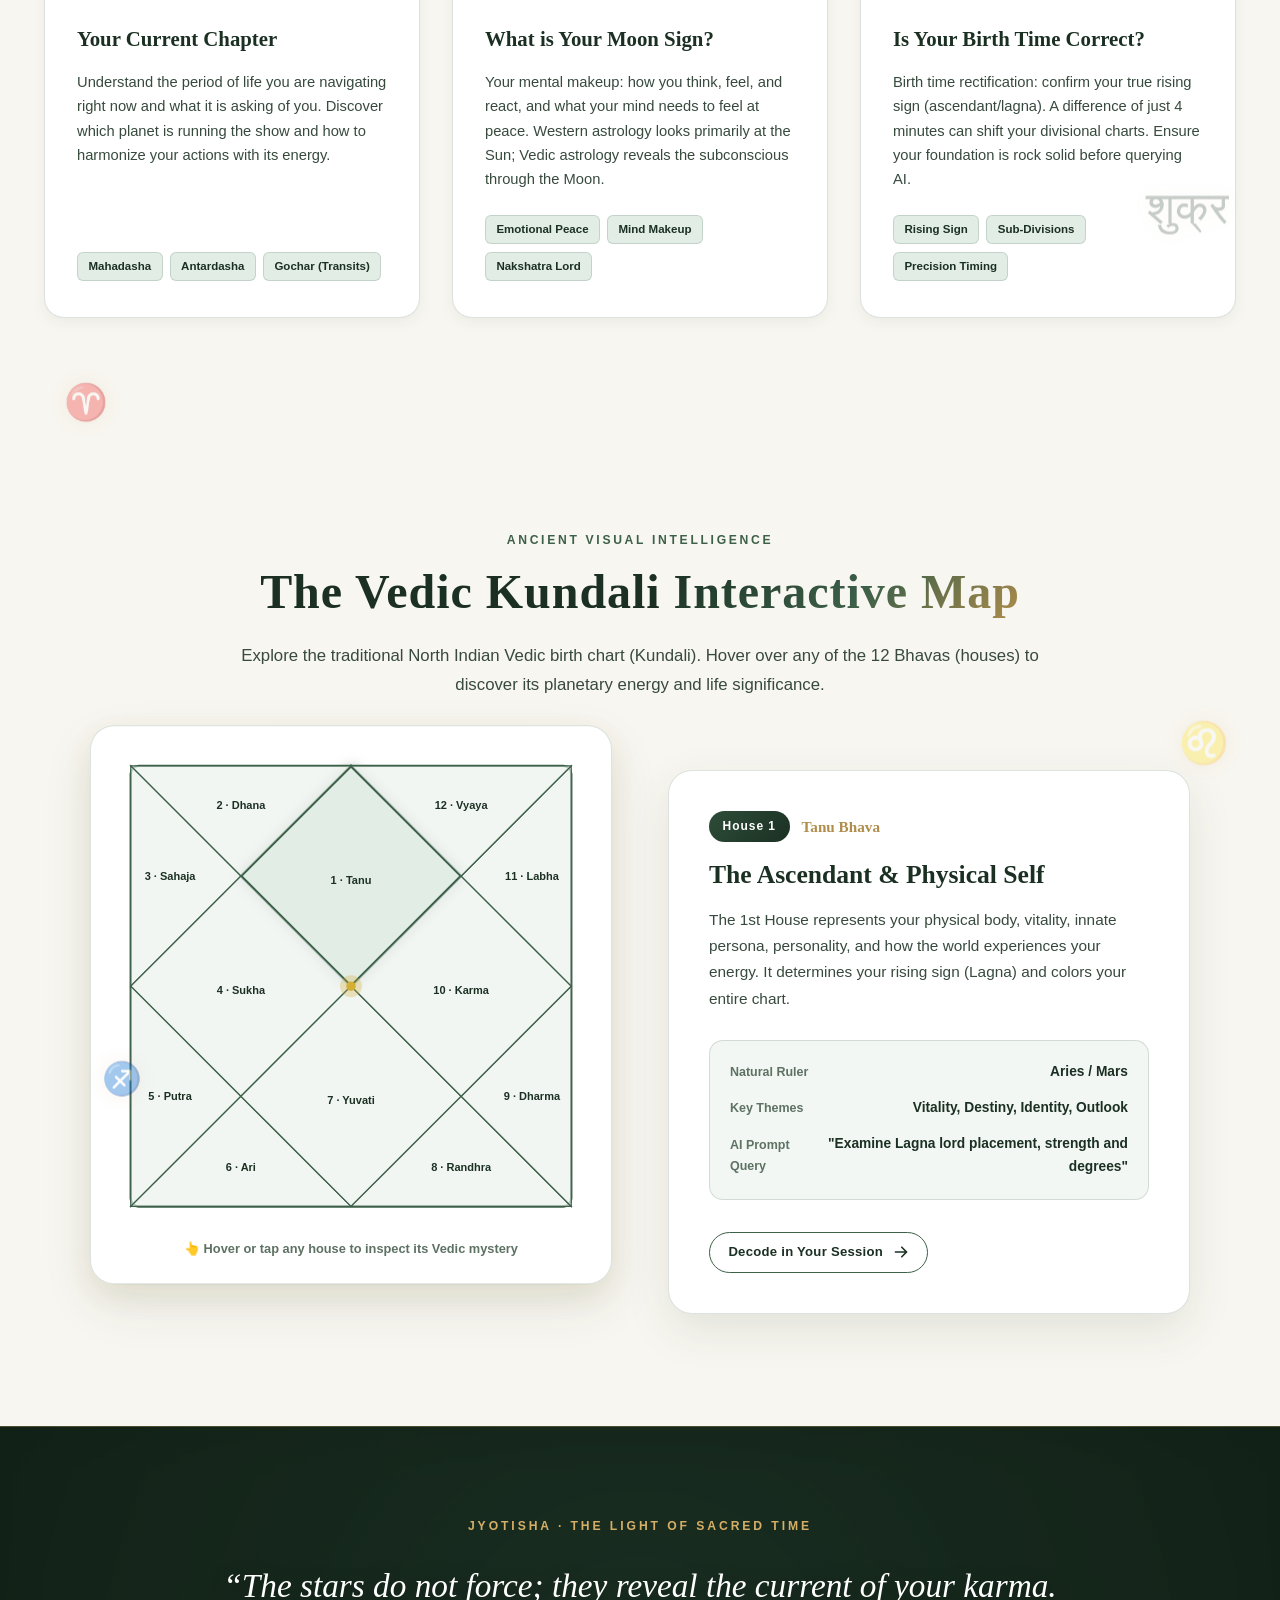
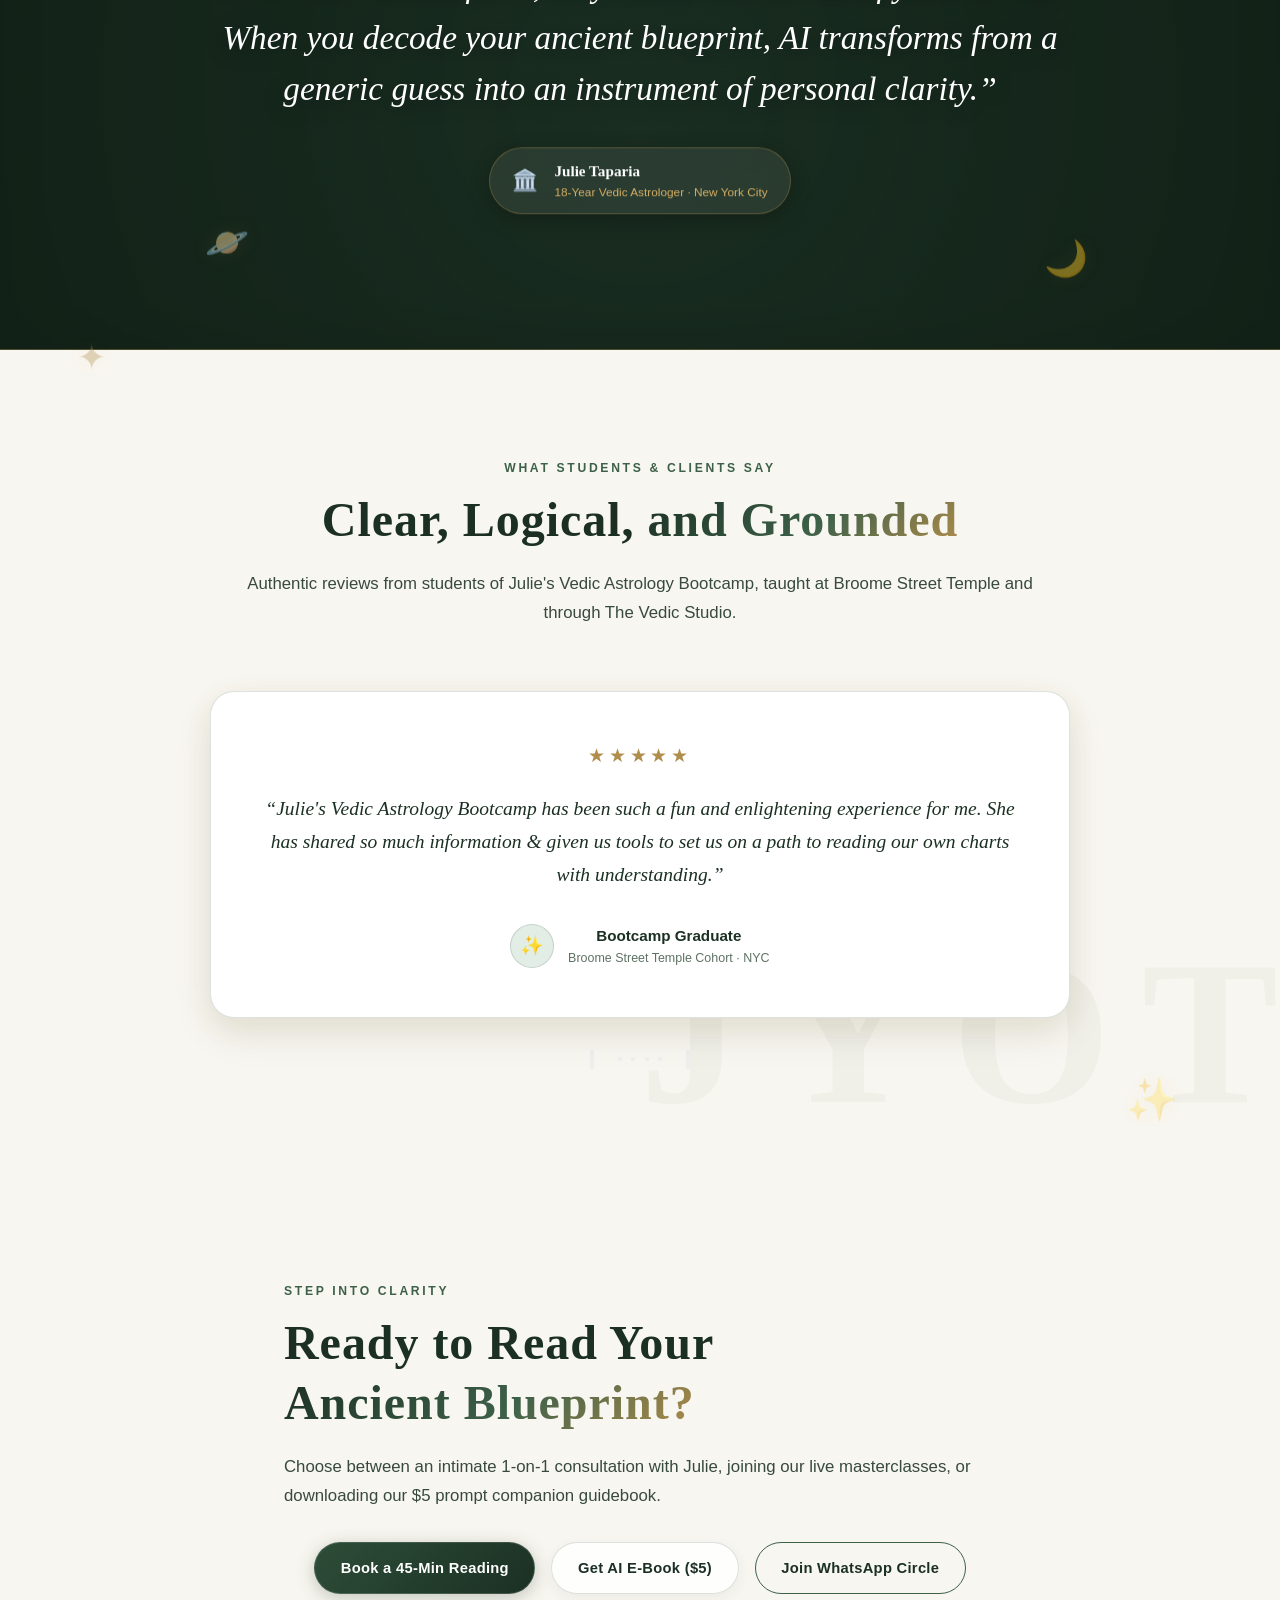
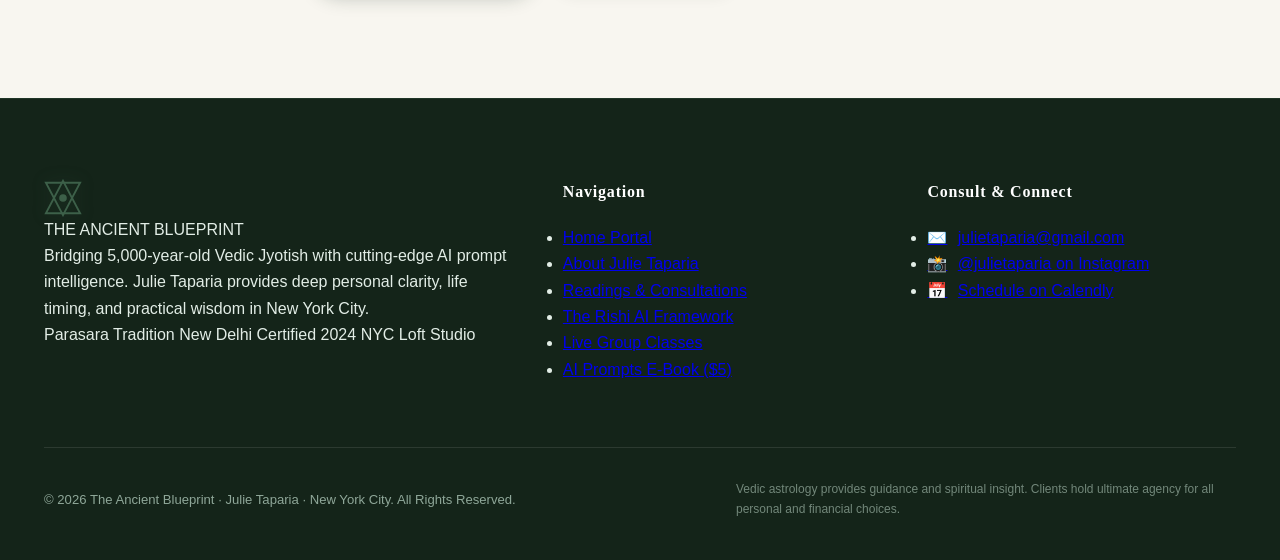
==== commit 28119f92: "Add files via upload" ====
--- a/index.html
+++ b/index.html
@@ -21,7 +21,7 @@
   <link href="https://fonts.googleapis.com/css2?family=Cinzel:wght@400;600;700;800;900&family=Plus+Jakarta+Sans:wght@300;400;500;600;700;800&family=Playfair+Display:ital,wght@0,400;0,600;0,700;1,400;1,600&display=swap" rel="stylesheet">
 
   <!-- Core Stylesheet -->
-  <link rel="stylesheet" href="assets/css/style.css">
+  <link rel="stylesheet" href="/style.css">
 
   <!-- Favicon -->
   <link rel="icon" type="image/svg+xml" href="data:image/svg+xml,<svg xmlns='http://www.w3.org/2000/svg' viewBox='0 0 100 100'><circle cx='50' cy='50' r='48' fill='%233d6049'/><polygon points='50,15 80,75 20,75' fill='none' stroke='%23d4af37' stroke-width='4'/><polygon points='50,85 80,25 20,25' fill='none' stroke='%23f8f6f0' stroke-width='4'/></svg>">
@@ -1072,6 +1072,6 @@
   </div>
 
   <!-- Core JavaScript -->
-  <script src="assets/js/main.js"></script>
+  <script src="/main.js"></script>
 </body>
 </html>
--- a/style.css
+++ b/style.css
@@ -0,0 +1,3410 @@
+/* ===================================================================
+   THE ANCIENT BLUEPRINT NYC · MODERN VEDIC ASTROLOGY & AI
+   Light Green & Warm Beige Luxury Design System
+   =================================================================== */
+
+/* --- ROOT TOKENS & DESIGN VARIABLES --- */
+:root {
+  /* Color Palette - Light Green & Warm Beige */
+  --bg-primary: #f8f6f0;            /* Warm linen / soft ivory alabaster */
+  --bg-secondary: #f0ece3;          /* Organic beige sand */
+  --bg-tertiary: #e6ede6;           /* Gentle pale sage tint */
+  --bg-surface: #ffffff;            /* Pure porcelain white */
+  --bg-surface-glass: rgba(255, 255, 255, 0.88);
+  --bg-glass-card: rgba(255, 255, 255, 0.82);
+  --bg-glass-hover: rgba(255, 255, 255, 0.96);
+
+  /* Sage Green Palette */
+  --green-dark: #1b3023;            /* Deep forest emerald/sage */
+  --green-primary: #3d6049;         /* Sophisticated botanical sage green */
+  --green-medium: #557961;          /* Medium sage */
+  --green-light: #7e9f88;           /* Soft light eucalyptus */
+  --green-pale: #e2ede6;            /* Very light pastel sage tint */
+  --green-tint: #f2f7f4;            /* Softest herbal tint */
+  --green-glow: rgba(61, 96, 73, 0.22);
+  --green-border: rgba(61, 96, 73, 0.18);
+
+  /* Warm Beige & Champagne Gold Accents */
+  --beige-sand: #e8dfcf;            /* Sand beige */
+  --beige-warm: #d5c7b0;            /* Warm muted beige */
+  --beige-light: #f7f3ec;           /* Cream champagne */
+  --beige-border: rgba(184, 166, 139, 0.35);
+
+  --gold-primary: #b08d4b;          /* Antique warm brass gold */
+  --gold-light: #d6af66;
+  --gold-dark: #8c6a23;
+  --gold-border: rgba(176, 141, 75, 0.32);
+  --gold-glow: rgba(176, 141, 75, 0.25);
+
+  /* Text Hierarchy - High Contrast & Crisp */
+  --text-main: #18261d;             /* Deep organic green-black, 100% sharp readability */
+  --text-secondary: #374a3d;        /* Refined slate botanical green */
+  --text-muted: #5e7264;            /* Gentle herbal muted text */
+  --text-dim: #8b9c91;              /* Soft dim sage */
+  --text-on-dark: #ffffff;          /* Pure crisp white for dark buttons & badges */
+
+  /* Gradients */
+  --brand-gradient: linear-gradient(135deg, #1b3023 0%, #3d6049 55%, #b08d4b 100%);
+  --button-gradient: linear-gradient(135deg, #2d4d38 0%, #1b3023 100%);
+  --button-hover-gradient: linear-gradient(135deg, #3d634a 0%, #243c2c 100%);
+  --beige-gradient: linear-gradient(135deg, #f7f3ec 0%, #e8dfcf 100%);
+  --soft-badge-gradient: linear-gradient(135deg, rgba(226, 237, 230, 0.95) 0%, rgba(247, 243, 236, 0.95) 100%);
+
+  /* Typography */
+  --font-serif: 'Cinzel', serif;
+  --font-display: 'Cinzel Decorative', cursive;
+  --font-sans: 'Plus Jakarta Sans', -apple-system, BlinkMacSystemFont, sans-serif;
+  --font-mono: 'JetBrains Mono', monospace;
+
+  /* Shadows (Light Organic Aesthetics) */
+  --shadow-sm: 0 4px 14px rgba(30, 54, 38, 0.06);
+  --shadow-md: 0 8px 24px rgba(30, 54, 38, 0.08);
+  --shadow-lg: 0 16px 40px rgba(30, 54, 38, 0.12);
+  --shadow-green: 0 10px 30px rgba(61, 96, 73, 0.15);
+  --shadow-beige: 0 10px 30px rgba(184, 147, 74, 0.12);
+
+  /* Layout */
+  --max-width: 1240px;
+  --nav-height: 80px;
+  --transition-fast: 0.2s cubic-bezier(0.16, 1, 0.3, 1);
+  --transition-smooth: 0.4s cubic-bezier(0.16, 1, 0.3, 1);
+  --transition-bounce: 0.6s cubic-bezier(0.34, 1.56, 0.64, 1);
+}
+
+/* --- RESET & GLOBAL STYLES --- */
+*, *::before, *::after {
+  box-sizing: border-box;
+  margin: 0;
+  padding: 0;
+}
+
+html {
+  scroll-behavior: smooth;
+  font-size: 16px;
+  background-color: var(--bg-primary);
+  color: var(--text-main);
+  overflow-x: hidden;
+}
+
+body {
+  font-family: var(--font-sans);
+  font-size: 1rem;
+  line-height: 1.65;
+  background-color: var(--bg-primary);
+  color: var(--text-main);
+  position: relative;
+  min-height: 100vh;
+  overflow-x: hidden;
+  -webkit-font-smoothing: antialiased;
+}
+
+/* Custom Selection */
+::selection {
+  background: var(--green-pale);
+  color: var(--green-dark);
+}
+
+/* Container */
+.container {
+  width: 100%;
+  max-width: var(--max-width);
+  margin: 0 auto;
+  padding: 0 1.5rem;
+}
+
+.section-padding {
+  padding: 6.5rem 0;
+  position: relative;
+  z-index: 2;
+}
+
+/* --- CUSTOM CELESTIAL CURSOR --- */
+.cursor-dot {
+  position: fixed;
+  top: 0;
+  left: 0;
+  width: 8px;
+  height: 8px;
+  background-color: var(--green-primary);
+  border-radius: 50%;
+  pointer-events: none;
+  z-index: 9999;
+  transform: translate(-50%, -50%);
+  transition: transform 0.1s ease, background-color 0.2s ease;
+  box-shadow: 0 0 8px var(--green-glow);
+}
+
+.cursor-aura {
+  position: fixed;
+  top: 0;
+  left: 0;
+  width: 36px;
+  height: 36px;
+  border: 1.5px solid rgba(61, 96, 73, 0.4);
+  border-radius: 50%;
+  pointer-events: none;
+  z-index: 9998;
+  transform: translate(-50%, -50%);
+  transition: transform 0.25s cubic-bezier(0.16, 1, 0.3, 1), width 0.2s, height 0.2s, border-color 0.2s;
+}
+
+body.cursor-hover .cursor-aura {
+  width: 56px;
+  height: 56px;
+  border-color: var(--gold-primary);
+  background: rgba(176, 141, 75, 0.1);
+}
+
+body.cursor-hover .cursor-dot {
+  background-color: var(--gold-primary);
+  transform: translate(-50%, -50%) scale(1.4);
+}
+
+@media (pointer: coarse) {
+  .cursor-dot, .cursor-aura {
+    display: none !important;
+  }
+}
+
+/* --- STARFIELD CANVAS & AMBIENT GLOW ORBS --- */
+.starfield-canvas {
+  position: fixed;
+  top: 0;
+  left: 0;
+  width: 100vw;
+  height: 100vh;
+  z-index: 0;
+  pointer-events: none;
+  opacity: 0.65;
+}
+
+.glow-orb {
+  position: fixed;
+  border-radius: 50%;
+  filter: blur(120px);
+  pointer-events: none;
+  z-index: 1;
+  opacity: 0.55;
+  animation: floatOrb 18s ease-in-out infinite alternate;
+}
+
+.glow-orb-1 {
+  top: 8%;
+  left: -5%;
+  width: 550px;
+  height: 550px;
+  background: radial-gradient(circle, rgba(143, 173, 151, 0.35) 0%, transparent 70%);
+}
+
+.glow-orb-2 {
+  top: 48%;
+  right: -5%;
+  width: 600px;
+  height: 600px;
+  background: radial-gradient(circle, rgba(232, 223, 207, 0.6) 0%, transparent 70%);
+  animation-duration: 22s;
+}
+
+.glow-orb-3 {
+  bottom: 5%;
+  left: 25%;
+  width: 500px;
+  height: 500px;
+  background: radial-gradient(circle, rgba(226, 237, 230, 0.55) 0%, transparent 70%);
+  animation-duration: 26s;
+}
+
+@keyframes floatOrb {
+  0% { transform: translateY(0px) scale(1); }
+  50% { transform: translateY(-35px) scale(1.1); }
+  100% { transform: translateY(25px) scale(0.96); }
+}
+
+/* --- SCROLL PROGRESS BAR --- */
+.scroll-progress-container {
+  position: fixed;
+  top: 0;
+  left: 0;
+  width: 100%;
+  height: 3.5px;
+  background: transparent;
+  z-index: 1001;
+}
+
+.scroll-progress-bar {
+  height: 100%;
+  width: 0%;
+  background: linear-gradient(90deg, #3d6049, #b08d4b, #7e9f88);
+  box-shadow: 0 0 10px rgba(61, 96, 73, 0.5), 0 0 16px rgba(176, 141, 75, 0.4);
+  transition: width 0.08s ease-out;
+}
+
+/* --- SITE HEADER & NAVIGATION (Nature Morte Luxury Editorial Design) --- */
+.site-header {
+  position: fixed;
+  top: 0;
+  left: 0;
+  width: 100%;
+  height: var(--nav-height);
+  z-index: 1000;
+  background-color: rgba(248, 246, 240, 0.94);
+  backdrop-filter: blur(20px);
+  -webkit-backdrop-filter: blur(20px);
+  border-bottom: 1px solid rgba(61, 96, 73, 0.12);
+  transition: all var(--transition-smooth);
+}
+
+.site-header.scrolled {
+  background-color: rgba(248, 246, 240, 0.98);
+  backdrop-filter: blur(24px);
+  -webkit-backdrop-filter: blur(24px);
+  border-bottom: 1px solid rgba(61, 96, 73, 0.18);
+  height: 68px;
+  box-shadow: 0 8px 30px rgba(30, 54, 38, 0.07);
+}
+
+.header-container {
+  max-width: 1360px;
+  width: 100%;
+  margin: 0 auto;
+  height: 100%;
+  padding: 0 2rem;
+  display: flex;
+  align-items: center;
+  justify-content: space-between;
+  gap: 1.5rem;
+}
+
+/* Brand Logo */
+.brand-logo {
+  display: flex;
+  align-items: center;
+  gap: 0.85rem;
+  text-decoration: none;
+  color: var(--text-main);
+  flex-shrink: 0;
+  white-space: nowrap;
+  user-select: none;
+  transition: opacity var(--transition-fast);
+}
+
+.brand-logo:hover {
+  opacity: 0.88;
+}
+
+.brand-symbol {
+  width: 38px;
+  height: 38px;
+  color: var(--green-primary);
+  display: flex;
+  align-items: center;
+  justify-content: center;
+  flex-shrink: 0;
+  filter: drop-shadow(0 0 8px rgba(61, 96, 73, 0.22));
+  transition: transform var(--transition-bounce);
+}
+
+.brand-logo:hover .brand-symbol {
+  transform: rotate(30deg) scale(1.05);
+}
+
+.brand-text {
+  display: flex;
+  flex-direction: column;
+  line-height: 1.15;
+}
+
+.brand-title {
+  font-family: var(--font-serif);
+  font-size: 0.95rem;
+  font-weight: 700;
+  letter-spacing: 0.14em;
+  background: var(--brand-gradient);
+  -webkit-background-clip: text;
+  -webkit-text-fill-color: transparent;
+  white-space: nowrap;
+}
+
+.brand-location {
+  font-size: 0.62rem;
+  font-weight: 700;
+  letter-spacing: 0.26em;
+  color: var(--gold-primary);
+  margin-top: 2px;
+  white-space: nowrap;
+}
+
+/* Desktop Navigation Menu - Capsule Pill Cluster */
+.nav-menu {
+  display: flex;
+  align-items: center;
+  gap: 0.25rem;
+  background: rgba(230, 237, 230, 0.5);
+  padding: 0.3rem 0.4rem;
+  border-radius: 999px;
+  border: 1px solid rgba(61, 96, 73, 0.14);
+  box-shadow: inset 0 1px 3px rgba(30, 54, 38, 0.04);
+  flex-shrink: 0;
+}
+
+.nav-link {
+  color: var(--text-secondary);
+  text-decoration: none;
+  font-family: var(--font-sans);
+  font-size: 0.84rem;
+  font-weight: 600;
+  letter-spacing: 0.02em;
+  white-space: nowrap;
+  display: inline-flex;
+  align-items: center;
+  padding: 0.45rem 0.9rem;
+  border-radius: 999px;
+  line-height: 1;
+  position: relative;
+  transition: all var(--transition-fast);
+}
+
+.nav-link:hover {
+  color: var(--green-dark);
+  background: rgba(255, 255, 255, 0.7);
+  box-shadow: 0 2px 8px rgba(30, 54, 38, 0.05);
+}
+
+.nav-link.active {
+  color: var(--green-dark);
+  background: var(--bg-surface);
+  font-weight: 700;
+  box-shadow: 0 2px 10px rgba(30, 54, 38, 0.08), 0 0 0 1px rgba(61, 96, 73, 0.16);
+}
+
+.nav-badge {
+  display: inline-block;
+  font-family: var(--font-mono);
+  font-size: 0.68rem;
+  font-weight: 700;
+  background: rgba(176, 141, 75, 0.18);
+  color: var(--gold-dark);
+  border: 1px solid var(--gold-border);
+  padding: 0.12rem 0.42rem;
+  border-radius: 999px;
+  line-height: 1;
+  margin-left: 0.35rem;
+  letter-spacing: 0.02em;
+}
+
+/* Header Actions Controls */
+.header-actions {
+  display: flex;
+  align-items: center;
+  gap: 0.75rem;
+  flex-shrink: 0;
+  white-space: nowrap;
+}
+
+/* Sound Synthesizer Button */
+.sound-toggle-btn {
+  display: inline-flex;
+  align-items: center;
+  gap: 0.45rem;
+  background: rgba(255, 255, 255, 0.85);
+  border: 1px solid var(--green-border);
+  color: var(--green-primary);
+  padding: 0 0.85rem;
+  height: 38px;
+  border-radius: 999px;
+  font-family: var(--font-sans);
+  font-size: 0.75rem;
+  font-weight: 700;
+  letter-spacing: 0.04em;
+  cursor: pointer;
+  white-space: nowrap;
+  flex-shrink: 0;
+  transition: all var(--transition-fast);
+  box-shadow: 0 2px 6px rgba(30, 54, 38, 0.04);
+}
+
+.sound-toggle-btn:hover {
+  background: var(--bg-surface);
+  border-color: var(--gold-primary);
+  color: var(--green-dark);
+  box-shadow: 0 4px 14px rgba(176, 141, 75, 0.22);
+  transform: translateY(-1px);
+}
+
+.sound-toggle-btn.playing {
+  background: var(--green-pale);
+  border-color: var(--green-primary);
+  color: var(--green-dark);
+  box-shadow: 0 0 12px var(--green-glow);
+}
+
+.sound-icon {
+  width: 15px;
+  height: 15px;
+  flex-shrink: 0;
+}
+
+.sound-toggle-btn.playing .sound-off {
+  display: none;
+}
+
+.sound-toggle-btn.playing .sound-on {
+  display: block;
+}
+
+.sound-toggle-btn:not(.playing) .sound-on {
+  display: none;
+}
+
+.sound-toggle-btn:not(.playing) .sound-off {
+  display: block;
+}
+
+/* Header CTA Button */
+.header-cta {
+  display: inline-flex !important;
+  align-items: center;
+  justify-content: center;
+  gap: 0.5rem;
+  height: 38px;
+  padding: 0 1.25rem !important;
+  font-size: 0.82rem !important;
+  font-weight: 700 !important;
+  letter-spacing: 0.04em;
+  white-space: nowrap !important;
+  flex-shrink: 0 !important;
+  border-radius: 999px !important;
+  box-shadow: 0 4px 14px rgba(30, 54, 38, 0.16) !important;
+  transition: all var(--transition-fast) !important;
+}
+
+.header-cta:hover {
+  transform: translateY(-1px);
+  box-shadow: 0 6px 20px rgba(30, 54, 38, 0.22) !important;
+}
+
+.header-cta .btn-arrow-icon {
+  width: 14px;
+  height: 14px;
+  flex-shrink: 0;
+  transition: transform var(--transition-fast);
+}
+
+.header-cta:hover .btn-arrow-icon {
+  transform: translateX(3px);
+}
+
+/* Mobile Menu Button */
+.mobile-menu-btn {
+  display: none;
+  flex-direction: column;
+  justify-content: space-around;
+  width: 38px;
+  height: 38px;
+  padding: 8px 7px;
+  background: rgba(255, 255, 255, 0.9);
+  border: 1px solid var(--green-border);
+  border-radius: 999px;
+  cursor: pointer;
+  z-index: 1002;
+  flex-shrink: 0;
+  transition: all var(--transition-fast);
+}
+
+.mobile-menu-btn:hover {
+  background: var(--bg-surface);
+  border-color: var(--green-primary);
+  box-shadow: 0 2px 10px rgba(30, 54, 38, 0.08);
+}
+
+.mobile-menu-btn .bar {
+  width: 100%;
+  height: 2px;
+  background-color: var(--text-main);
+  border-radius: 2px;
+  transition: all var(--transition-smooth);
+  transform-origin: center;
+}
+
+.mobile-menu-btn.active .bar-1 {
+  transform: translateY(7px) rotate(45deg);
+}
+
+.mobile-menu-btn.active .bar-2 {
+  opacity: 0;
+  transform: scaleX(0);
+}
+
+.mobile-menu-btn.active .bar-3 {
+  transform: translateY(-7px) rotate(-45deg);
+}
+
+/* Mobile Drawer Backdrop */
+.drawer-backdrop {
+  position: fixed;
+  inset: 0;
+  background: rgba(27, 48, 35, 0.45);
+  backdrop-filter: blur(4px);
+  -webkit-backdrop-filter: blur(4px);
+  z-index: 998;
+  opacity: 0;
+  pointer-events: none;
+  transition: opacity var(--transition-smooth);
+}
+
+.drawer-backdrop.active {
+  opacity: 1;
+  pointer-events: auto;
+}
+
+/* Mobile Drawer */
+.mobile-drawer {
+  position: fixed;
+  top: 0;
+  right: -100%;
+  width: 100%;
+  max-width: 380px;
+  height: 100vh;
+  background: rgba(248, 246, 240, 0.98);
+  backdrop-filter: blur(25px);
+  -webkit-backdrop-filter: blur(25px);
+  z-index: 999;
+  transition: right var(--transition-smooth);
+  display: flex;
+  flex-direction: column;
+  padding: 5.5rem 1.75rem 2.5rem;
+  border-left: 1px solid var(--green-border);
+  box-shadow: -10px 0 40px rgba(30, 54, 38, 0.12);
+  overflow-y: auto;
+}
+
+.mobile-drawer.open {
+  right: 0;
+}
+
+.mobile-drawer-header {
+  padding-bottom: 1.5rem;
+  margin-bottom: 1.5rem;
+  border-bottom: 1px solid var(--green-border);
+}
+
+.mobile-drawer-label {
+  font-family: var(--font-serif);
+  font-size: 0.72rem;
+  letter-spacing: 0.2em;
+  color: var(--gold-primary);
+  font-weight: 700;
+  text-transform: uppercase;
+}
+
+.mobile-nav {
+  display: flex;
+  flex-direction: column;
+  gap: 0.5rem;
+}
+
+.mobile-nav-link {
+  display: flex;
+  align-items: center;
+  gap: 1rem;
+  padding: 0.75rem 1rem;
+  border-radius: 12px;
+  color: var(--text-main);
+  text-decoration: none;
+  font-family: var(--font-serif);
+  font-size: 1.1rem;
+  letter-spacing: 0.04em;
+  transition: all var(--transition-fast);
+  border: 1px solid transparent;
+}
+
+.mobile-nav-link .nav-num {
+  font-family: var(--font-mono);
+  font-size: 0.72rem;
+  color: var(--gold-primary);
+  font-weight: 700;
+  letter-spacing: 0.05em;
+  min-width: 22px;
+}
+
+.mobile-nav-link:hover,
+.mobile-nav-link.active {
+  color: var(--green-dark);
+  background: rgba(255, 255, 255, 0.9);
+  border-color: var(--green-border);
+  box-shadow: 0 4px 14px rgba(30, 54, 38, 0.06);
+  transform: translateX(4px);
+}
+
+.mobile-nav-link.active .nav-num {
+  color: var(--green-primary);
+}
+
+.mobile-drawer-footer {
+  margin-top: auto;
+  padding-top: 2rem;
+  display: flex;
+  flex-direction: column;
+  gap: 1rem;
+}
+
+.mobile-contact-email {
+  font-size: 0.8rem;
+  color: var(--text-muted);
+  text-align: center;
+  text-decoration: none;
+  letter-spacing: 0.02em;
+}
+
+/* --- BUTTON SYSTEM & MAGNETIC EFFECTS --- */
+.btn {
+  display: inline-flex;
+  align-items: center;
+  justify-content: center;
+  gap: 0.6rem;
+  font-family: var(--font-sans);
+  font-size: 0.92rem;
+  font-weight: 600;
+  letter-spacing: 0.02em;
+  padding: 0.78rem 1.6rem;
+  border-radius: 999px;
+  text-decoration: none;
+  cursor: pointer;
+  transition: all var(--transition-fast);
+  position: relative;
+  overflow: hidden;
+  border: none;
+  outline: none;
+}
+
+.btn-sm {
+  font-size: 0.82rem;
+  padding: 0.55rem 1.15rem;
+}
+
+.btn-lg {
+  font-size: 1rem;
+  padding: 0.95rem 2.2rem;
+}
+
+.btn-block {
+  width: 100%;
+}
+
+/* Button Variants */
+.btn-primary {
+  background: var(--button-gradient);
+  color: var(--text-on-dark);
+  box-shadow: 0 4px 18px rgba(30, 54, 38, 0.25);
+  border: 1px solid rgba(255, 255, 255, 0.15);
+}
+
+.btn-primary:hover {
+  background: var(--button-hover-gradient);
+  transform: translateY(-2px);
+  box-shadow: 0 8px 26px rgba(30, 54, 38, 0.35);
+  color: #fff;
+}
+
+.btn-primary:active {
+  transform: translateY(0);
+}
+
+.btn-glass {
+  background: rgba(255, 255, 255, 0.85);
+  color: var(--green-dark);
+  border: 1px solid var(--green-border);
+  backdrop-filter: blur(10px);
+  box-shadow: 0 4px 14px rgba(30, 54, 38, 0.06);
+}
+
+.btn-glass:hover {
+  background: #ffffff;
+  border-color: var(--green-primary);
+  color: var(--green-primary);
+  transform: translateY(-2px);
+  box-shadow: 0 6px 20px rgba(30, 54, 38, 0.12);
+}
+
+.btn-outline {
+  background: transparent;
+  color: var(--green-dark);
+  border: 1.5px solid var(--green-primary);
+}
+
+.btn-outline:hover {
+  background: var(--green-pale);
+  border-color: var(--green-dark);
+  transform: translateY(-2px);
+}
+
+.btn-whatsapp {
+  background: linear-gradient(135deg, #25d366 0%, #128c7e 100%);
+  color: #ffffff;
+  box-shadow: 0 4px 20px rgba(37, 211, 102, 0.25);
+}
+
+.btn-whatsapp:hover {
+  transform: translateY(-2px);
+  box-shadow: 0 8px 28px rgba(37, 211, 102, 0.4);
+}
+
+.btn-arrow-icon {
+  width: 16px;
+  height: 16px;
+  transition: transform var(--transition-fast);
+}
+
+.btn:hover .btn-arrow-icon {
+  transform: translateX(4px);
+}
+
+.btn-code-icon,
+.whatsapp-icon,
+.whatsapp-btn-icon {
+  width: 18px;
+  height: 18px;
+}
+
+/* Gradient Text Utility */
+.gradient-text {
+  background: var(--brand-gradient);
+  -webkit-background-clip: text;
+  -webkit-text-fill-color: transparent;
+  display: inline-block;
+}
+
+/* Section Header Shared */
+.section-header {
+  margin-bottom: 4rem;
+}
+
+.section-header.text-center {
+  text-align: center;
+  max-width: 800px;
+  margin-left: auto;
+  margin-right: auto;
+}
+
+.section-eyebrow {
+  display: inline-block;
+  font-size: 0.76rem;
+  font-weight: 700;
+  letter-spacing: 0.22em;
+  color: var(--green-primary);
+  margin-bottom: 0.75rem;
+  text-transform: uppercase;
+}
+
+.section-title {
+  font-family: var(--font-serif);
+  font-size: clamp(2rem, 3.8vw, 3rem);
+  font-weight: 700;
+  letter-spacing: 0.02em;
+  line-height: 1.25;
+  margin-bottom: 1.25rem;
+  color: var(--green-dark);
+}
+
+.section-subtitle {
+  color: var(--text-secondary);
+  font-size: 1.05rem;
+  line-height: 1.7;
+}
+
+/* --- HERO SECTION --- */
+.hero-section {
+  position: relative;
+  min-height: 100vh;
+  padding-top: calc(var(--nav-height) + 3rem);
+  padding-bottom: 5rem;
+  display: flex;
+  align-items: center;
+  z-index: 2;
+}
+
+.hero-container {
+  display: grid;
+  grid-template-columns: 1.15fr 0.85fr;
+  align-items: center;
+  gap: 3.5rem;
+}
+
+.hero-content {
+  display: flex;
+  flex-direction: column;
+}
+
+.hero-badge {
+  display: inline-flex;
+  align-items: center;
+  gap: 0.5rem;
+  background: var(--soft-badge-gradient);
+  border: 1px solid var(--green-border);
+  padding: 0.45rem 1.15rem;
+  border-radius: 999px;
+  font-size: 0.78rem;
+  font-weight: 700;
+  letter-spacing: 0.06em;
+  color: var(--green-dark);
+  width: fit-content;
+  margin-bottom: 1.5rem;
+  box-shadow: 0 4px 16px rgba(61, 96, 73, 0.08);
+}
+
+.sparkle-icon {
+  font-size: 0.95rem;
+}
+
+.hero-title {
+  font-family: var(--font-serif);
+  margin-bottom: 1.25rem;
+}
+
+.title-sub {
+  display: block;
+  font-size: clamp(0.95rem, 1.8vw, 1.3rem);
+  font-weight: 700;
+  letter-spacing: 0.2em;
+  color: var(--gold-primary);
+  margin-bottom: 0.4rem;
+  text-transform: uppercase;
+}
+
+.title-main {
+  display: block;
+  font-family: var(--font-display);
+  font-size: clamp(2.4rem, 4.5vw, 3.85rem);
+  font-weight: 900;
+  letter-spacing: 0.03em;
+  line-height: 1.15;
+}
+
+/* Typewriter Component */
+.typewriter-wrapper {
+  display: flex;
+  align-items: center;
+  font-family: var(--font-mono);
+  font-size: clamp(0.95rem, 1.7vw, 1.2rem);
+  color: var(--green-dark);
+  background: var(--green-pale);
+  border-left: 3.5px solid var(--green-primary);
+  padding: 0.75rem 1.25rem;
+  border-radius: 0 10px 10px 0;
+  margin-bottom: 1.75rem;
+  min-height: 48px;
+  box-shadow: 0 2px 10px rgba(61, 96, 73, 0.06);
+}
+
+.typewriter-prefix {
+  font-weight: 700;
+  margin-right: 0.5rem;
+  color: var(--green-primary);
+  font-family: var(--font-sans);
+}
+
+.typewriter-text {
+  font-weight: 600;
+  white-space: nowrap;
+  overflow: hidden;
+  color: var(--green-dark);
+}
+
+.typewriter-cursor {
+  display: inline-block;
+  color: var(--green-primary);
+  font-weight: 700;
+  animation: blinkCursor 0.8s infinite;
+}
+
+@keyframes blinkCursor {
+  0%, 100% { opacity: 1; }
+  50% { opacity: 0; }
+}
+
+.hero-description {
+  font-size: 1.12rem;
+  color: var(--text-secondary);
+  line-height: 1.75;
+  margin-bottom: 2.25rem;
+  max-width: 620px;
+}
+
+.hero-description strong {
+  color: var(--green-dark);
+  font-weight: 700;
+}
+
+.hero-cta-group {
+  display: flex;
+  flex-wrap: wrap;
+  align-items: center;
+  gap: 1rem;
+  margin-bottom: 2.5rem;
+}
+
+.hero-trust-indicators {
+  display: flex;
+  flex-wrap: wrap;
+  gap: 1.5rem;
+  padding-top: 1.5rem;
+  border-top: 1px solid rgba(61, 96, 73, 0.15);
+}
+
+.trust-item {
+  display: flex;
+  align-items: center;
+  gap: 0.5rem;
+  font-size: 0.82rem;
+  font-weight: 600;
+  color: var(--text-secondary);
+}
+
+.trust-dot {
+  width: 6px;
+  height: 6px;
+  border-radius: 50%;
+  background-color: var(--green-primary);
+  box-shadow: 0 0 6px var(--green-glow);
+}
+
+/* Hero 3D Visual Card */
+.hero-visual {
+  position: relative;
+  perspective: 1200px;
+}
+
+.hero-card-3d {
+  position: relative;
+  border-radius: 24px;
+  padding: 10px;
+  background: linear-gradient(135deg, rgba(213, 199, 176, 0.7) 0%, rgba(226, 237, 230, 0.8) 50%, rgba(255, 255, 255, 0.9) 100%);
+  box-shadow: 0 20px 50px rgba(30, 54, 38, 0.14), var(--shadow-beige);
+  transform-style: preserve-3d;
+  transition: transform 0.2s ease-out;
+  border: 1px solid var(--beige-border);
+}
+
+.hero-image-frame {
+  position: relative;
+  border-radius: 18px;
+  overflow: hidden;
+  aspect-ratio: 16 / 11;
+  background-color: #f7f3ec;
+}
+
+.hero-img {
+  width: 100%;
+  height: 100%;
+  object-fit: cover;
+  display: block;
+  transition: transform 0.6s cubic-bezier(0.16, 1, 0.3, 1);
+}
+
+.hero-card-3d:hover .hero-img {
+  transform: scale(1.04);
+}
+
+.hero-visual-overlay {
+  position: absolute;
+  inset: 0;
+  background: radial-gradient(circle at center, transparent 40%, rgba(248, 246, 240, 0.3) 100%);
+}
+
+/* Rotating Sacred Geometry Overlay */
+.sacred-geometry-rotator {
+  position: absolute;
+  top: 50%;
+  left: 50%;
+  transform: translate(-50%, -50%);
+  width: 180px;
+  height: 180px;
+  pointer-events: none;
+}
+
+.rotating-ring {
+  width: 100%;
+  height: 100%;
+  animation: rotateRing 30s linear infinite;
+  filter: drop-shadow(0 0 8px rgba(176, 141, 75, 0.4));
+}
+
+@keyframes rotateRing {
+  from { transform: rotate(0deg); }
+  to { transform: rotate(360deg); }
+}
+
+/* Floating Stats Badges on Hero */
+.floating-stat-badge {
+  position: absolute;
+  display: flex;
+  align-items: center;
+  gap: 0.75rem;
+  background: rgba(255, 255, 255, 0.94);
+  backdrop-filter: blur(16px);
+  -webkit-backdrop-filter: blur(16px);
+  border: 1px solid var(--green-border);
+  border-radius: 14px;
+  padding: 0.75rem 1.15rem;
+  box-shadow: 0 10px 30px rgba(30, 54, 38, 0.12);
+  z-index: 10;
+  animation: floatBadge 6s ease-in-out infinite alternate;
+}
+
+.stat-badge-top {
+  top: 8%;
+  right: -5%;
+}
+
+.stat-badge-bottom {
+  bottom: 8%;
+  left: -5%;
+  animation-duration: 7s;
+  animation-delay: 1s;
+}
+
+@keyframes floatBadge {
+  0% { transform: translateY(0); }
+  100% { transform: translateY(-10px); }
+}
+
+.badge-icon {
+  font-size: 1.4rem;
+}
+
+.badge-num {
+  font-family: var(--font-serif);
+  font-weight: 700;
+  font-size: 0.95rem;
+  color: var(--green-dark);
+}
+
+.badge-sub {
+  font-size: 0.72rem;
+  color: var(--text-muted);
+}
+
+/* --- INFINITE MARQUEE TICKER --- */
+.press-marquee-section {
+  position: relative;
+  z-index: 2;
+  background: var(--bg-secondary);
+  border-top: 1px solid var(--beige-border);
+  border-bottom: 1px solid var(--beige-border);
+  padding: 1.25rem 0;
+  overflow: hidden;
+}
+
+.marquee-tag {
+  text-align: center;
+  font-size: 0.68rem;
+  font-weight: 700;
+  letter-spacing: 0.25em;
+  color: var(--green-primary);
+  margin-bottom: 0.75rem;
+}
+
+.marquee-track-wrapper {
+  display: flex;
+  overflow: hidden;
+  user-select: none;
+}
+
+.marquee-track {
+  display: flex;
+  align-items: center;
+  gap: 2.5rem;
+  white-space: nowrap;
+  animation: marqueeSlide 38s linear infinite;
+}
+
+.marquee-track:hover {
+  animation-play-state: paused;
+}
+
+.marquee-item span {
+  font-family: var(--font-serif);
+  font-size: 0.92rem;
+  font-weight: 700;
+  letter-spacing: 0.15em;
+  color: var(--green-dark);
+  transition: color var(--transition-fast);
+}
+
+.marquee-item:hover span {
+  color: var(--gold-primary);
+  text-shadow: 0 0 10px rgba(176, 141, 75, 0.3);
+}
+
+.marquee-separator {
+  color: var(--gold-primary);
+  font-size: 0.75rem;
+  opacity: 0.7;
+}
+
+@keyframes marqueeSlide {
+  0% { transform: translateX(0); }
+  100% { transform: translateX(-50%); }
+}
+
+/* --- STATS SECTION --- */
+.stats-section {
+  position: relative;
+  z-index: 2;
+  padding: 4.5rem 0;
+}
+
+.stats-grid {
+  display: grid;
+  grid-template-columns: repeat(4, 1fr);
+  gap: 1.5rem;
+}
+
+.stat-card {
+  background: var(--bg-surface);
+  border: 1px solid var(--green-border);
+  border-radius: 18px;
+  padding: 2.25rem 1.5rem;
+  text-align: center;
+  box-shadow: var(--shadow-sm);
+  transition: all var(--transition-smooth);
+}
+
+.stat-card:hover {
+  border-color: var(--green-primary);
+  box-shadow: var(--shadow-green);
+  transform: translateY(-5px);
+}
+
+.stat-number-wrapper {
+  display: flex;
+  align-items: baseline;
+  justify-content: center;
+  gap: 0.15rem;
+  margin-bottom: 0.5rem;
+}
+
+.stat-number {
+  font-family: var(--font-serif);
+  font-size: 3.2rem;
+  font-weight: 800;
+  background: var(--brand-gradient);
+  -webkit-background-clip: text;
+  -webkit-text-fill-color: transparent;
+  line-height: 1;
+}
+
+.stat-suffix {
+  font-family: var(--font-serif);
+  font-size: 1.7rem;
+  font-weight: 700;
+  color: var(--green-primary);
+}
+
+.stat-title {
+  font-family: var(--font-serif);
+  font-size: 1.05rem;
+  font-weight: 700;
+  color: var(--green-dark);
+  margin-bottom: 0.35rem;
+}
+
+.stat-caption {
+  font-size: 0.8rem;
+  color: var(--text-muted);
+  line-height: 1.45;
+}
+
+/* --- PHILOSOPHY SECTION --- */
+.philosophy-grid {
+  display: grid;
+  grid-template-columns: repeat(3, 1fr);
+  gap: 2rem;
+}
+
+.philosophy-card {
+  background: var(--bg-surface);
+  border: 1px solid var(--green-border);
+  border-radius: 20px;
+  padding: 2.5rem 2rem;
+  position: relative;
+  box-shadow: var(--shadow-sm);
+  transition: all var(--transition-smooth);
+  display: flex;
+  flex-direction: column;
+}
+
+.philosophy-card:hover {
+  border-color: var(--green-primary);
+  box-shadow: var(--shadow-green);
+  transform: translateY(-6px);
+}
+
+.card-icon-box {
+  width: 54px;
+  height: 54px;
+  border-radius: 14px;
+  background: var(--green-pale);
+  border: 1px solid var(--green-border);
+  display: flex;
+  align-items: center;
+  justify-content: center;
+  color: var(--green-primary);
+  margin-bottom: 1.5rem;
+}
+
+.card-icon-box svg {
+  width: 26px;
+  height: 26px;
+}
+
+.card-title {
+  font-family: var(--font-serif);
+  font-size: 1.35rem;
+  font-weight: 700;
+  color: var(--green-dark);
+  margin-bottom: 1rem;
+}
+
+.card-text {
+  color: var(--text-secondary);
+  font-size: 0.95rem;
+  line-height: 1.7;
+  margin-bottom: 1.5rem;
+  flex-grow: 1;
+}
+
+.card-feature-list {
+  display: flex;
+  flex-direction: column;
+  gap: 0.65rem;
+  border-top: 1px solid rgba(61, 96, 73, 0.12);
+  padding-top: 1.25rem;
+}
+
+.feature-item {
+  display: flex;
+  align-items: center;
+  gap: 0.6rem;
+  font-size: 0.85rem;
+  color: var(--text-muted);
+  font-weight: 500;
+}
+
+.check-bullet {
+  color: var(--green-primary);
+  font-weight: bold;
+}
+
+/* --- PARALLAX FLOATING GLYPHS & ORBS --- */
+.parallax-floating-symbol {
+  position: absolute;
+  pointer-events: none;
+  font-family: var(--font-serif);
+  color: var(--green-medium);
+  opacity: 0.45;
+  user-select: none;
+  z-index: 1;
+  will-change: transform;
+  filter: drop-shadow(0 0 10px rgba(176, 141, 75, 0.25));
+}
+
+.sym-hero-1 { top: 15%; left: 6%; font-size: 2.8rem; color: var(--gold-primary); opacity: 0.35; }
+.sym-hero-2 { top: 65%; left: 12%; font-size: 2rem; color: var(--green-light); }
+.sym-hero-3 { top: 22%; right: 8%; font-size: 2.4rem; color: var(--gold-light); opacity: 0.4; }
+.sym-hero-4 { bottom: 12%; right: 14%; font-size: 3rem; color: var(--green-dark); opacity: 0.25; }
+
+/* Philosophy Parallax Glyphs */
+.sym-philo-1 { top: 14%; left: 4%; font-size: 2.4rem; color: var(--gold-primary); opacity: 0.35; }
+.sym-philo-2 { bottom: 18%; right: 5%; font-size: 2.6rem; color: var(--green-primary); opacity: 0.3; }
+.sym-philo-3 { top: 55%; right: 3%; font-size: 2rem; color: var(--gold-light); opacity: 0.4; }
+
+/* Areas Parallax Glyphs */
+.sym-area-1 { top: 16%; left: 3%; font-size: 2.5rem; color: var(--gold-light); opacity: 0.35; }
+.sym-area-2 { bottom: 12%; right: 4%; font-size: 2.8rem; color: var(--green-dark); opacity: 0.25; }
+
+/* Kundali Parallax Glyphs */
+.sym-kundali-1 { top: 12%; left: 5%; font-size: 2.2rem; color: var(--gold-primary); opacity: 0.4; }
+.sym-kundali-2 { top: 22%; right: 4%; font-size: 2.5rem; color: var(--green-primary); opacity: 0.35; }
+.sym-kundali-3 { bottom: 14%; left: 8%; font-size: 2rem; color: var(--green-light); opacity: 0.4; }
+
+/* Reviews Parallax Glyphs & Watermark */
+.sym-review-1 { top: 16%; left: 6%; font-size: 2.2rem; color: var(--gold-primary); opacity: 0.35; }
+.sym-review-2 { bottom: 18%; right: 8%; font-size: 2.6rem; color: var(--green-primary); opacity: 0.3; }
+.reviews-watermark {
+  position: absolute;
+  top: 50%;
+  left: 50%;
+  transform: translate(-50%, -50%);
+  font-family: var(--font-serif);
+  font-size: clamp(4rem, 16vw, 15rem);
+  font-weight: 900;
+  letter-spacing: 0.15em;
+  color: rgba(30, 54, 38, 0.035);
+  pointer-events: none;
+  user-select: none;
+  z-index: 0;
+  white-space: nowrap;
+  will-change: transform;
+}
+
+/* About Section Parallax Aura */
+.about-visual {
+  position: relative;
+  will-change: transform;
+}
+.sacred-geometry-aura {
+  position: absolute;
+  top: -25px;
+  left: -25px;
+  width: calc(100% + 50px);
+  height: calc(100% + 50px);
+  pointer-events: none;
+  z-index: 0;
+  will-change: transform;
+  opacity: 0.7;
+}
+
+/* Pricing Grid Parallax Stagger Columns */
+.pricing-card-col {
+  display: flex;
+  flex-direction: column;
+  will-change: transform;
+}
+.pricing-card-col .pricing-card {
+  height: 100%;
+}
+
+/* --- FULL-WIDTH IMMERSIVE PARALLAX WISDOM HORIZON --- */
+.parallax-quote-section {
+  position: relative;
+  overflow: hidden;
+  padding: 7rem 0;
+  display: flex;
+  align-items: center;
+  justify-content: center;
+  background-color: #172a1e;
+  border-top: 1px solid rgba(176, 141, 75, 0.35);
+  border-bottom: 1px solid rgba(176, 141, 75, 0.35);
+  box-shadow: inset 0 20px 40px rgba(0, 0, 0, 0.3), inset 0 -20px 40px rgba(0, 0, 0, 0.3);
+}
+.parallax-quote-bg {
+  position: absolute;
+  top: -40%;
+  left: 0;
+  width: 100%;
+  height: 180%;
+  background-image: url('../images/hero-bg.jpg');
+  background-size: cover;
+  background-position: center;
+  opacity: 0.35;
+  filter: blur(1.5px) saturate(0.85);
+  will-change: transform;
+  pointer-events: none;
+}
+
+.parallax-quote-overlay {
+  position: absolute;
+  inset: 0;
+  background: radial-gradient(circle at center, rgba(27, 48, 35, 0.72) 0%, rgba(18, 33, 23, 0.96) 100%);
+  pointer-events: none;
+}
+
+.sym-quote-1 { top: 18%; left: 10%; font-size: 2rem; color: var(--gold-light); opacity: 0.6; }
+.sym-quote-2 { bottom: 20%; left: 16%; font-size: 2.2rem; color: var(--green-light); opacity: 0.5; }
+.sym-quote-3 { top: 22%; right: 12%; font-size: 2.5rem; color: var(--gold-primary); opacity: 0.55; }
+.sym-quote-4 { bottom: 18%; right: 15%; font-size: 2.2rem; color: #ffffff; opacity: 0.45; }
+
+.parallax-quote-container {
+  position: relative;
+  z-index: 3;
+}
+
+.parallax-quote-content {
+  max-width: 860px;
+  margin: 0 auto;
+  text-align: center;
+}
+
+.parallax-symbol-header {
+  display: flex;
+  align-items: center;
+  justify-content: center;
+  gap: 0.65rem;
+  margin-bottom: 1.5rem;
+}
+
+.sacred-om {
+  font-family: var(--font-serif);
+  font-size: 1.8rem;
+  color: var(--gold-light);
+  line-height: 1;
+}
+
+.sacred-mantra {
+  font-size: 0.76rem;
+  font-weight: 800;
+  letter-spacing: 0.24em;
+  color: var(--gold-light);
+  text-transform: uppercase;
+}
+
+.parallax-blockquote {
+  font-family: var(--font-serif);
+  font-size: clamp(1.4rem, 2.6vw, 2.2rem);
+  font-style: italic;
+  font-weight: 500;
+  color: #ffffff;
+  line-height: 1.55;
+  margin-bottom: 2rem;
+  text-shadow: 0 4px 20px rgba(0, 0, 0, 0.4);
+}
+
+.parallax-quote-author {
+  display: inline-flex;
+  align-items: center;
+  gap: 1rem;
+  background: rgba(255, 255, 255, 0.08);
+  border: 1px solid rgba(176, 141, 75, 0.35);
+  backdrop-filter: blur(12px);
+  padding: 0.65rem 1.4rem;
+  border-radius: 999px;
+  box-shadow: 0 6px 20px rgba(0, 0, 0, 0.25);
+}
+
+.author-avatar-gold {
+  font-size: 1.3rem;
+}
+
+.author-info-group {
+  display: flex;
+  flex-direction: column;
+  text-align: left;
+}
+
+.author-info-group .author-name {
+  font-family: var(--font-serif);
+  font-size: 0.95rem;
+  font-weight: 700;
+  color: #ffffff;
+}
+
+.author-info-group .author-meta {
+  font-size: 0.74rem;
+  color: var(--gold-light);
+}
+
+/* --- INTERACTIVE AI SANDBOX TERMINAL (LIGHT REFINED THEME) --- */
+.sandbox-container {
+  max-width: 980px;
+  margin: 0 auto;
+}
+
+.sandbox-tabs {
+  display: flex;
+  flex-wrap: wrap;
+  justify-content: center;
+  gap: 0.65rem;
+  margin-bottom: 1.5rem;
+}
+
+.sandbox-tab {
+  display: inline-flex;
+  align-items: center;
+  gap: 0.5rem;
+  background: var(--bg-surface);
+  border: 1px solid var(--green-border);
+  color: var(--text-secondary);
+  padding: 0.6rem 1.15rem;
+  border-radius: 999px;
+  font-size: 0.84rem;
+  font-weight: 600;
+  cursor: pointer;
+  box-shadow: 0 2px 8px rgba(30, 54, 38, 0.05);
+  transition: all var(--transition-fast);
+}
+
+.sandbox-tab:hover {
+  background: var(--green-pale);
+  color: var(--green-dark);
+  border-color: var(--green-primary);
+}
+
+.sandbox-tab.active {
+  background: var(--button-gradient);
+  color: #ffffff;
+  border-color: transparent;
+  box-shadow: 0 4px 18px rgba(30, 54, 38, 0.25);
+}
+
+.sandbox-terminal {
+  background: #ffffff;
+  border: 1px solid var(--green-border);
+  border-radius: 18px;
+  box-shadow: 0 20px 50px rgba(30, 54, 38, 0.1), var(--shadow-beige);
+  overflow: hidden;
+}
+
+.terminal-header {
+  background: var(--green-pale);
+  border-bottom: 1px solid var(--green-border);
+  padding: 0.85rem 1.25rem;
+  display: flex;
+  align-items: center;
+  justify-content: space-between;
+}
+
+.terminal-dots {
+  display: flex;
+  gap: 0.45rem;
+}
+
+.dot {
+  width: 11px;
+  height: 11px;
+  border-radius: 50%;
+}
+
+.dot-red { background: #e07a5f; }
+.dot-yellow { background: #f2cc8f; }
+.dot-green { background: #81b29a; }
+
+.terminal-title {
+  font-family: var(--font-mono);
+  font-size: 0.78rem;
+  font-weight: 600;
+  color: var(--green-dark);
+}
+
+.terminal-status {
+  display: flex;
+  align-items: center;
+  gap: 0.45rem;
+}
+
+.status-pulse {
+  width: 8px;
+  height: 8px;
+  border-radius: 50%;
+  background: var(--green-primary);
+  box-shadow: 0 0 8px var(--green-glow);
+  animation: pulseStatus 2s infinite;
+}
+
+@keyframes pulseStatus {
+  0%, 100% { opacity: 1; transform: scale(1); }
+  50% { opacity: 0.4; transform: scale(0.85); }
+}
+
+.status-text {
+  font-family: var(--font-mono);
+  font-size: 0.72rem;
+  font-weight: 700;
+  color: var(--green-primary);
+}
+
+.terminal-body {
+  padding: 1.75rem;
+}
+
+.prompt-meta-info {
+  display: flex;
+  align-items: center;
+  gap: 0.5rem;
+  font-size: 0.85rem;
+  margin-bottom: 1rem;
+}
+
+.meta-label {
+  color: var(--text-muted);
+}
+
+.meta-value {
+  color: var(--green-dark);
+  font-weight: 700;
+}
+
+.code-output-container {
+  background: var(--green-tint);
+  border: 1px solid var(--green-border);
+  border-radius: 12px;
+  padding: 1.25rem;
+  min-height: 220px;
+  max-height: 380px;
+  overflow-y: auto;
+  margin-bottom: 1.5rem;
+}
+
+.code-stream {
+  font-family: var(--font-mono);
+  font-size: 0.88rem;
+  line-height: 1.65;
+  color: var(--green-dark);
+  white-space: pre-wrap;
+  word-break: break-word;
+}
+
+.terminal-actions {
+  display: flex;
+  flex-wrap: wrap;
+  align-items: center;
+  gap: 1rem;
+}
+
+.copy-icon,
+.refresh-icon {
+  width: 16px;
+  height: 16px;
+}
+
+.sandbox-tip {
+  margin-left: auto;
+  font-size: 0.78rem;
+  color: var(--text-muted);
+}
+
+/* --- CORE READING FOCUS AREAS --- */
+.areas-grid {
+  display: grid;
+  grid-template-columns: repeat(3, 1fr);
+  gap: 2rem;
+}
+
+.area-card {
+  background: var(--bg-surface);
+  border: 1px solid var(--green-border);
+  border-radius: 20px;
+  padding: 2.25rem 2rem;
+  position: relative;
+  overflow: hidden;
+  box-shadow: var(--shadow-sm);
+  transition: all var(--transition-smooth);
+  display: flex;
+  flex-direction: column;
+}
+
+.area-card-glow {
+  position: absolute;
+  top: 0;
+  left: 0;
+  width: 100%;
+  height: 100%;
+  background: radial-gradient(circle at top right, rgba(226, 237, 230, 0.6), transparent 70%);
+  pointer-events: none;
+  opacity: 0;
+  transition: opacity var(--transition-smooth);
+}
+
+.area-card:hover .area-card-glow {
+  opacity: 1;
+}
+
+.area-card:hover {
+  border-color: var(--green-primary);
+  box-shadow: var(--shadow-green);
+  transform: translateY(-6px);
+}
+
+.area-badge {
+  display: inline-block;
+  font-size: 0.72rem;
+  font-weight: 700;
+  letter-spacing: 0.12em;
+  color: var(--green-primary);
+  margin-bottom: 0.75rem;
+}
+
+.area-icon {
+  font-size: 2.2rem;
+  margin-bottom: 1rem;
+}
+
+.area-title {
+  font-family: var(--font-serif);
+  font-size: 1.3rem;
+  font-weight: 700;
+  color: var(--green-dark);
+  margin-bottom: 0.85rem;
+}
+
+.area-description {
+  color: var(--text-secondary);
+  font-size: 0.92rem;
+  line-height: 1.65;
+  margin-bottom: 1.5rem;
+  flex-grow: 1;
+}
+
+.area-tags {
+  display: flex;
+  flex-wrap: wrap;
+  gap: 0.45rem;
+}
+
+.area-tags span {
+  font-size: 0.72rem;
+  background: var(--green-pale);
+  border: 1px solid var(--green-border);
+  padding: 0.25rem 0.65rem;
+  border-radius: 6px;
+  color: var(--green-dark);
+  font-weight: 600;
+}
+
+/* --- INTERACTIVE KUNDALI CHART MAP --- */
+.kundali-layout {
+  display: grid;
+  grid-template-columns: 1fr 1fr;
+  align-items: center;
+  gap: 3.5rem;
+  max-width: 1100px;
+  margin: 0 auto;
+}
+
+.kundali-chart-card {
+  background: var(--bg-surface);
+  border: 1px solid var(--green-border);
+  border-radius: 24px;
+  padding: 1.5rem;
+  box-shadow: 0 20px 50px rgba(30, 54, 38, 0.1), var(--shadow-beige);
+}
+
+.kundali-svg {
+  width: 100%;
+  height: auto;
+  display: block;
+}
+
+.kundali-svg rect {
+  fill: #faf9f6 !important;
+  stroke: var(--green-primary) !important;
+}
+
+.kundali-svg line,
+.kundali-svg polygon {
+  stroke: var(--green-primary) !important;
+}
+
+.kundali-house {
+  fill: rgba(240, 246, 242, 0.7);
+  stroke: var(--green-primary);
+  stroke-width: 1.5;
+  cursor: pointer;
+  transition: all var(--transition-fast);
+}
+
+.kundali-house:hover,
+.kundali-house.active {
+  fill: var(--green-pale);
+  stroke: var(--green-dark);
+  stroke-width: 3.5;
+  filter: drop-shadow(0 0 8px rgba(61, 96, 73, 0.4));
+}
+
+.house-label {
+  fill: var(--green-dark);
+  font-family: var(--font-sans);
+  font-size: 14px;
+  font-weight: 800;
+  text-anchor: middle;
+  dominant-baseline: central;
+  pointer-events: none;
+  user-select: none;
+}
+
+.kundali-instruction {
+  text-align: center;
+  font-size: 0.8rem;
+  color: var(--text-muted);
+  margin-top: 1rem;
+  font-weight: 600;
+}
+
+/* Kundali Detail Card */
+.kundali-detail-card {
+  background: var(--bg-surface);
+  border: 1px solid var(--green-border);
+  border-radius: 24px;
+  padding: 2.5rem;
+  box-shadow: 0 16px 45px rgba(30, 54, 38, 0.1);
+  transition: all var(--transition-smooth);
+}
+
+.detail-badge-row {
+  display: flex;
+  align-items: center;
+  gap: 0.75rem;
+  margin-bottom: 1rem;
+}
+
+.detail-house-num {
+  background: var(--button-gradient);
+  color: #ffffff;
+  font-size: 0.75rem;
+  font-weight: 800;
+  letter-spacing: 0.08em;
+  padding: 0.35rem 0.85rem;
+  border-radius: 999px;
+}
+
+.detail-sanskrit {
+  font-family: var(--font-serif);
+  font-size: 0.95rem;
+  font-weight: 700;
+  color: var(--gold-primary);
+}
+
+.detail-title {
+  font-family: var(--font-serif);
+  font-size: 1.6rem;
+  font-weight: 700;
+  color: var(--green-dark);
+  margin-bottom: 1rem;
+  line-height: 1.3;
+}
+
+.detail-description {
+  color: var(--text-secondary);
+  font-size: 0.96rem;
+  line-height: 1.7;
+  margin-bottom: 1.75rem;
+}
+
+.detail-meta-grid {
+  display: flex;
+  flex-direction: column;
+  gap: 0.85rem;
+  margin-bottom: 2rem;
+  background: var(--green-tint);
+  border-radius: 14px;
+  padding: 1.25rem;
+  border: 1px solid var(--green-border);
+}
+
+.meta-box {
+  display: flex;
+  justify-content: space-between;
+  align-items: center;
+  gap: 1rem;
+}
+
+.meta-box .meta-title {
+  font-size: 0.78rem;
+  font-weight: 600;
+  color: var(--text-muted);
+}
+
+.meta-box .meta-value {
+  font-size: 0.86rem;
+  font-weight: 700;
+  color: var(--green-dark);
+  text-align: right;
+}
+
+/* --- ABOUT JULIE TAPARIA --- */
+.about-grid {
+  display: grid;
+  grid-template-columns: 0.85fr 1.15fr;
+  align-items: center;
+  gap: 4rem;
+}
+
+.portrait-card {
+  position: relative;
+  border-radius: 24px;
+  overflow: hidden;
+  background: #ffffff;
+  border: 1px solid var(--beige-border);
+  box-shadow: 0 20px 50px rgba(30, 54, 38, 0.12), var(--shadow-beige);
+}
+
+.portrait-image-wrapper {
+  position: relative;
+  aspect-ratio: 4 / 4.8;
+  overflow: hidden;
+}
+
+.portrait-img {
+  width: 100%;
+  height: 100%;
+  object-fit: cover;
+  display: block;
+  transition: transform 0.6s cubic-bezier(0.16, 1, 0.3, 1);
+}
+
+.portrait-card:hover .portrait-img {
+  transform: scale(1.04);
+}
+
+.portrait-gradient-overlay {
+  position: absolute;
+  inset: 0;
+  background: linear-gradient(180deg, transparent 60%, rgba(27, 48, 35, 0.6) 100%);
+}
+
+.portrait-badge {
+  position: absolute;
+  top: 1rem;
+  left: 1rem;
+  background: rgba(255, 255, 255, 0.94);
+  backdrop-filter: blur(12px);
+  border: 1px solid var(--green-border);
+  padding: 0.4rem 0.85rem;
+  border-radius: 999px;
+  font-size: 0.76rem;
+  font-weight: 700;
+  color: var(--green-dark);
+  box-shadow: 0 4px 15px rgba(30, 54, 38, 0.1);
+}
+
+.portrait-caption {
+  padding: 1.25rem 1.5rem;
+  background: #ffffff;
+  border-top: 1px solid var(--green-border);
+}
+
+.caption-name {
+  font-family: var(--font-serif);
+  font-size: 1.15rem;
+  font-weight: 700;
+  color: var(--green-dark);
+}
+
+.caption-title {
+  font-size: 0.8rem;
+  font-weight: 600;
+  color: var(--gold-primary);
+}
+
+.about-statement {
+  font-family: var(--font-serif);
+  font-size: 1.15rem;
+  font-style: italic;
+  color: var(--green-dark);
+  line-height: 1.6;
+  border-left: 3.5px solid var(--green-primary);
+  padding-left: 1.25rem;
+  margin-bottom: 1.5rem;
+  background: var(--green-pale);
+  padding: 1rem 1.25rem;
+  border-radius: 0 10px 10px 0;
+}
+
+.about-paragraph {
+  color: var(--text-secondary);
+  font-size: 0.98rem;
+  line-height: 1.75;
+  margin-bottom: 1.25rem;
+}
+
+.about-paragraph strong {
+  color: var(--green-dark);
+  font-weight: 700;
+}
+
+.about-credentials-list {
+  display: flex;
+  flex-direction: column;
+  gap: 0.9rem;
+  margin: 1.75rem 0 2.25rem;
+}
+
+.credential-item {
+  display: flex;
+  align-items: center;
+  gap: 1rem;
+  background: var(--bg-surface);
+  border: 1px solid var(--green-border);
+  border-radius: 12px;
+  padding: 0.85rem 1.25rem;
+  box-shadow: var(--shadow-sm);
+}
+
+.cred-icon {
+  font-size: 1.4rem;
+}
+
+.cred-text {
+  display: flex;
+  flex-direction: column;
+}
+
+.cred-text strong {
+  font-size: 0.92rem;
+  color: var(--green-dark);
+}
+
+.cred-text span {
+  font-size: 0.78rem;
+  color: var(--text-muted);
+}
+
+.about-actions {
+  display: flex;
+  gap: 1rem;
+  flex-wrap: wrap;
+}
+
+/* --- OFFERINGS & PRICING --- */
+.pricing-grid {
+  display: grid;
+  grid-template-columns: repeat(3, 1fr);
+  gap: 2rem;
+  margin-bottom: 4rem;
+}
+
+.pricing-card {
+  background: var(--bg-surface);
+  border: 1px solid var(--green-border);
+  border-radius: 24px;
+  padding: 2.75rem 2rem 2.25rem;
+  position: relative;
+  display: flex;
+  flex-direction: column;
+  box-shadow: var(--shadow-sm);
+  transition: all var(--transition-smooth);
+}
+
+.pricing-card:hover {
+  border-color: var(--green-primary);
+  box-shadow: var(--shadow-green);
+  transform: translateY(-8px);
+}
+
+.pricing-badge-popular {
+  position: absolute;
+  top: -12px;
+  left: 50%;
+  transform: translateX(-50%);
+  background: var(--button-gradient);
+  color: #ffffff;
+  font-size: 0.72rem;
+  font-weight: 800;
+  letter-spacing: 0.12em;
+  padding: 0.35rem 1rem;
+  border-radius: 999px;
+  box-shadow: 0 4px 15px rgba(30, 54, 38, 0.25);
+}
+
+.pricing-header {
+  text-align: center;
+  margin-bottom: 1.5rem;
+}
+
+.pricing-icon {
+  font-size: 2.5rem;
+  margin-bottom: 0.75rem;
+}
+
+.pricing-title {
+  font-family: var(--font-serif);
+  font-size: 1.45rem;
+  font-weight: 700;
+  color: var(--green-dark);
+  margin-bottom: 0.4rem;
+}
+
+.pricing-subtitle {
+  font-size: 0.85rem;
+  color: var(--green-primary);
+  font-weight: 600;
+}
+
+.pricing-summary {
+  font-size: 0.92rem;
+  color: var(--text-secondary);
+  line-height: 1.65;
+  margin-bottom: 1.5rem;
+  text-align: center;
+}
+
+.pricing-checklist {
+  list-style: none;
+  display: flex;
+  flex-direction: column;
+  gap: 0.85rem;
+  margin-bottom: 2rem;
+  flex-grow: 1;
+  border-top: 1px solid rgba(61, 96, 73, 0.12);
+  padding-top: 1.5rem;
+}
+
+.pricing-checklist li {
+  display: flex;
+  align-items: flex-start;
+  gap: 0.65rem;
+  font-size: 0.88rem;
+  color: var(--text-secondary);
+  line-height: 1.45;
+}
+
+.chk-icon {
+  color: var(--green-primary);
+  font-weight: bold;
+}
+
+.pricing-cta-wrap {
+  margin-top: auto;
+}
+
+/* Ebook Banner Component */
+.ebook-banner {
+  background: linear-gradient(135deg, #ffffff 0%, var(--beige-light) 50%, var(--green-pale) 100%);
+  border: 1px solid var(--beige-border);
+  border-radius: 24px;
+  padding: 3rem;
+  display: grid;
+  grid-template-columns: 1.2fr 0.8fr;
+  align-items: center;
+  gap: 3rem;
+  box-shadow: 0 20px 50px rgba(30, 54, 38, 0.08), var(--shadow-beige);
+}
+
+.ebook-tag {
+  display: inline-block;
+  font-size: 0.74rem;
+  font-weight: 800;
+  letter-spacing: 0.18em;
+  color: var(--gold-primary);
+  margin-bottom: 0.65rem;
+}
+
+.ebook-title {
+  font-family: var(--font-serif);
+  font-size: 1.85rem;
+  font-weight: 700;
+  color: var(--green-dark);
+  margin-bottom: 0.85rem;
+}
+
+.ebook-desc {
+  color: var(--text-secondary);
+  font-size: 1rem;
+  line-height: 1.7;
+  margin-bottom: 1.75rem;
+}
+
+.ebook-desc strong {
+  color: var(--green-dark);
+}
+
+.ebook-actions {
+  display: flex;
+  flex-wrap: wrap;
+  gap: 1rem;
+}
+
+.ebook-image-wrap {
+  border-radius: 18px;
+  overflow: hidden;
+  box-shadow: 0 16px 40px rgba(30, 54, 38, 0.12);
+  border: 1px solid var(--beige-border);
+}
+
+.ebook-img {
+  width: 100%;
+  height: 100%;
+  object-fit: cover;
+  display: block;
+}
+
+/* --- TESTIMONIALS SLIDER --- */
+.slider-wrapper {
+  max-width: 860px;
+  margin: 0 auto;
+  position: relative;
+}
+
+.slider-viewport {
+  position: relative;
+  min-height: 280px;
+}
+
+.testimonial-slide {
+  position: absolute;
+  top: 0;
+  left: 0;
+  width: 100%;
+  opacity: 0;
+  visibility: hidden;
+  transform: translateX(40px);
+  transition: all 0.5s cubic-bezier(0.16, 1, 0.3, 1);
+  pointer-events: none;
+}
+
+.testimonial-slide.active {
+  opacity: 1;
+  visibility: visible;
+  transform: translateX(0);
+  pointer-events: auto;
+  position: relative;
+}
+
+.testimonial-card {
+  background: var(--bg-surface);
+  border: 1px solid var(--green-border);
+  border-radius: 24px;
+  padding: 3rem;
+  text-align: center;
+  box-shadow: 0 16px 40px rgba(30, 54, 38, 0.08), var(--shadow-beige);
+}
+
+.review-stars {
+  color: var(--gold-primary);
+  font-size: 1.2rem;
+  letter-spacing: 0.2em;
+  margin-bottom: 1.25rem;
+}
+
+.review-quote {
+  font-family: var(--font-serif);
+  font-size: 1.22rem;
+  font-style: italic;
+  color: var(--green-dark);
+  line-height: 1.7;
+  margin-bottom: 2rem;
+}
+
+.review-author {
+  display: flex;
+  align-items: center;
+  justify-content: center;
+  gap: 0.85rem;
+}
+
+.author-avatar {
+  width: 44px;
+  height: 44px;
+  border-radius: 50%;
+  background: var(--green-pale);
+  border: 1px solid var(--green-border);
+  display: flex;
+  align-items: center;
+  justify-content: center;
+  font-size: 1.2rem;
+}
+
+.author-name {
+  font-weight: 700;
+  font-size: 0.95rem;
+  color: var(--green-dark);
+}
+
+.author-meta {
+  font-size: 0.78rem;
+  color: var(--text-muted);
+}
+
+/* Slider Controls */
+.slider-controls {
+  display: flex;
+  align-items: center;
+  justify-content: center;
+  gap: 1.5rem;
+  margin-top: 2rem;
+}
+
+.slider-btn {
+  width: 44px;
+  height: 44px;
+  border-radius: 50%;
+  background: var(--bg-surface);
+  border: 1px solid var(--green-border);
+  color: var(--green-dark);
+  display: flex;
+  align-items: center;
+  justify-content: center;
+  cursor: pointer;
+  box-shadow: var(--shadow-sm);
+  transition: all var(--transition-fast);
+}
+
+.slider-btn:hover {
+  background: var(--green-primary);
+  color: #ffffff;
+  border-color: var(--green-primary);
+  transform: scale(1.08);
+}
+
+.slider-btn svg {
+  width: 20px;
+  height: 20px;
+}
+
+.slider-dots {
+  display: flex;
+  gap: 0.6rem;
+}
+
+.dot-indicator {
+  width: 10px;
+  height: 10px;
+  border-radius: 50%;
+  background: var(--beige-warm);
+  cursor: pointer;
+  transition: all var(--transition-fast);
+}
+
+.dot-indicator.active {
+  background: var(--green-primary);
+  width: 26px;
+  border-radius: 999px;
+  box-shadow: 0 0 10px var(--green-glow);
+}
+
+/* --- PRESS & MEDIA GRID --- */
+.press-grid {
+  display: grid;
+  grid-template-columns: repeat(3, 1fr);
+  gap: 2rem;
+}
+
+.press-card {
+  background: var(--bg-surface);
+  border: 1px solid var(--green-border);
+  border-radius: 20px;
+  padding: 2rem;
+  text-decoration: none;
+  color: var(--text-main);
+  display: flex;
+  flex-direction: column;
+  box-shadow: var(--shadow-sm);
+  transition: all var(--transition-smooth);
+}
+
+.press-card:hover {
+  border-color: var(--green-primary);
+  box-shadow: var(--shadow-green);
+  transform: translateY(-6px);
+}
+
+.press-card-top {
+  display: flex;
+  align-items: center;
+  justify-content: space-between;
+  margin-bottom: 1.25rem;
+}
+
+.press-type-badge {
+  font-size: 0.68rem;
+  font-weight: 800;
+  letter-spacing: 0.12em;
+  padding: 0.3rem 0.65rem;
+  border-radius: 6px;
+}
+
+.podcast-badge { background: #e8f5e9; color: #2e7d32; border: 1px solid #c8e6c9; }
+.tv-badge { background: #ffebee; color: #c62828; border: 1px solid #ffcdd2; }
+.video-badge { background: #fff3e0; color: #e65100; border: 1px solid #ffe0b2; }
+.seminar-badge { background: var(--beige-light); color: var(--gold-dark); border: 1px solid var(--beige-border); }
+.article-badge { background: #e0f2fe; color: #0369a1; border: 1px solid #bae6fd; }
+
+.press-date {
+  font-size: 0.75rem;
+  color: var(--text-muted);
+  font-weight: 500;
+}
+
+.press-title {
+  font-family: var(--font-serif);
+  font-size: 1.25rem;
+  font-weight: 700;
+  color: var(--green-dark);
+  margin-bottom: 0.65rem;
+}
+
+.press-desc {
+  font-size: 0.88rem;
+  color: var(--text-secondary);
+  line-height: 1.6;
+  margin-bottom: 1.5rem;
+  flex-grow: 1;
+}
+
+.press-link-label {
+  display: flex;
+  align-items: center;
+  gap: 0.35rem;
+  font-size: 0.82rem;
+  font-weight: 700;
+  color: var(--green-primary);
+  transition: gap var(--transition-fast);
+}
+
+.press-card:hover .press-link-label {
+  color: var(--gold-primary);
+  gap: 0.6rem;
+}
+
+/* --- COMMUNITY BANNER SECTION --- */
+.community-banner {
+  background: linear-gradient(135deg, #1b3023 0%, #294434 50%, #1e3626 100%);
+  border: 1px solid rgba(255, 255, 255, 0.15);
+  border-radius: 28px;
+  padding: 4.5rem 3rem;
+  text-align: center;
+  position: relative;
+  overflow: hidden;
+  box-shadow: 0 20px 60px rgba(30, 54, 38, 0.25);
+  color: #ffffff;
+}
+
+.community-banner-glow {
+  position: absolute;
+  top: -30%;
+  left: 20%;
+  width: 60%;
+  height: 160%;
+  background: radial-gradient(circle, rgba(143, 173, 151, 0.25) 0%, transparent 70%);
+  pointer-events: none;
+}
+
+.community-content {
+  position: relative;
+  z-index: 2;
+  max-width: 760px;
+  margin: 0 auto;
+}
+
+.community-content .section-eyebrow {
+  color: var(--gold-light);
+}
+
+.community-title {
+  font-family: var(--font-serif);
+  font-size: clamp(2rem, 3.5vw, 2.8rem);
+  font-weight: 700;
+  color: #ffffff;
+  margin-bottom: 1rem;
+}
+
+.community-subtitle {
+  color: #e2ede6;
+  font-size: 1.05rem;
+  line-height: 1.75;
+  margin-bottom: 2.25rem;
+}
+
+.community-actions {
+  display: flex;
+  flex-wrap: wrap;
+  justify-content: center;
+  gap: 1.25rem;
+}
+
+/* --- FOOTER --- */
+.site-footer {
+  position: relative;
+  z-index: 2;
+  background: #142419;
+  color: #e2ede6;
+  border-top: 1px solid rgba(61, 96, 73, 0.3);
+  padding: 5rem 0 2.5rem;
+}
+
+.footer-top {
+  display: grid;
+  grid-template-columns: 1.5fr 1fr 1fr;
+  gap: 3.5rem;
+  margin-bottom: 4rem;
+}
+
+.footer-brand .brand-symbol {
+  width: 44px;
+  height: 44px;
+  margin-bottom: 1rem;
+  color: var(--gold-light);
+}
+
+.footer-title {
+  font-family: var(--font-serif);
+  font-size: 1.15rem;
+  font-weight: 700;
+  letter-spacing: 0.15em;
+  color: #ffffff;
+  margin-bottom: 0.75rem;
+}
+
+.footer-tagline {
+  color: #a7bcaf;
+  font-size: 0.88rem;
+  line-height: 1.65;
+  max-width: 380px;
+}
+
+.footer-col-title {
+  font-family: var(--font-serif);
+  font-size: 1rem;
+  font-weight: 600;
+  color: #ffffff;
+  margin-bottom: 1.25rem;
+  letter-spacing: 0.05em;
+}
+
+.footer-nav {
+  list-style: none;
+  display: flex;
+  flex-direction: column;
+  gap: 0.75rem;
+}
+
+.footer-nav a {
+  color: #c4d7cc;
+  text-decoration: none;
+  font-size: 0.88rem;
+  transition: color var(--transition-fast);
+}
+
+.footer-nav a:hover {
+  color: var(--gold-light);
+}
+
+.footer-contact-link {
+  display: flex;
+  align-items: center;
+  gap: 0.65rem;
+}
+
+.footer-bottom {
+  display: flex;
+  flex-wrap: wrap;
+  justify-content: space-between;
+  align-items: center;
+  gap: 1.5rem;
+  border-top: 1px solid rgba(255, 255, 255, 0.1);
+  padding-top: 2rem;
+}
+
+.copyright {
+  font-size: 0.82rem;
+  color: #8fa799;
+}
+
+.disclaimer {
+  font-size: 0.75rem;
+  color: #72877a;
+  max-width: 500px;
+}
+
+/* --- MODAL SYSTEM --- */
+.modal-backdrop {
+  position: fixed;
+  inset: 0;
+  background: rgba(20, 36, 25, 0.6);
+  backdrop-filter: blur(16px);
+  -webkit-backdrop-filter: blur(16px);
+  z-index: 2000;
+  display: flex;
+  align-items: center;
+  justify-content: center;
+  padding: 1.5rem;
+  opacity: 0;
+  visibility: hidden;
+  transition: all var(--transition-smooth);
+}
+
+.modal-backdrop.open {
+  opacity: 1;
+  visibility: visible;
+}
+
+.modal-card {
+  background: #ffffff;
+  border: 1px solid var(--green-border);
+  border-radius: 24px;
+  width: 100%;
+  max-width: 520px;
+  padding: 2.5rem;
+  position: relative;
+  box-shadow: 0 25px 60px rgba(30, 54, 38, 0.25);
+  transform: translateY(30px);
+  transition: transform var(--transition-smooth);
+}
+
+.modal-backdrop.open .modal-card {
+  transform: translateY(0);
+}
+
+.modal-close-btn {
+  position: absolute;
+  top: 1.25rem;
+  right: 1.25rem;
+  width: 36px;
+  height: 36px;
+  background: var(--green-pale);
+  border: none;
+  border-radius: 50%;
+  color: var(--green-dark);
+  font-size: 1.5rem;
+  display: flex;
+  align-items: center;
+  justify-content: center;
+  cursor: pointer;
+  transition: all var(--transition-fast);
+}
+
+.modal-close-btn:hover {
+  background: var(--beige-sand);
+  color: var(--green-dark);
+}
+
+.modal-header {
+  text-align: center;
+  margin-bottom: 1.75rem;
+}
+
+.modal-icon {
+  font-size: 2.2rem;
+  margin-bottom: 0.5rem;
+}
+
+.modal-title {
+  font-family: var(--font-serif);
+  font-size: 1.5rem;
+  font-weight: 700;
+  color: var(--green-dark);
+  margin-bottom: 0.45rem;
+}
+
+.modal-desc {
+  font-size: 0.85rem;
+  color: var(--text-secondary);
+  line-height: 1.5;
+}
+
+.modal-form {
+  display: flex;
+  flex-direction: column;
+  gap: 1.15rem;
+}
+
+.form-group {
+  display: flex;
+  flex-direction: column;
+  gap: 0.4rem;
+}
+
+.form-group label {
+  font-size: 0.78rem;
+  font-weight: 700;
+  color: var(--green-dark);
+}
+
+.form-group input,
+.form-group select,
+.form-group textarea {
+  background: var(--bg-primary);
+  border: 1px solid var(--green-border);
+  border-radius: 10px;
+  padding: 0.75rem 1rem;
+  color: var(--text-main);
+  font-family: var(--font-sans);
+  font-size: 0.9rem;
+  outline: none;
+  transition: border-color var(--transition-fast);
+}
+
+.form-group input:focus,
+.form-group select:focus,
+.form-group textarea:focus {
+  border-color: var(--green-primary);
+  box-shadow: 0 0 10px var(--green-glow);
+}
+
+/* --- TOAST NOTIFICATION --- */
+.toast-notification {
+  position: fixed;
+  bottom: 2rem;
+  right: 2rem;
+  background: var(--green-dark);
+  backdrop-filter: blur(14px);
+  border: 1px solid var(--gold-primary);
+  color: #ffffff;
+  padding: 0.85rem 1.4rem;
+  border-radius: 999px;
+  font-size: 0.85rem;
+  font-weight: 600;
+  display: flex;
+  align-items: center;
+  gap: 0.65rem;
+  box-shadow: 0 10px 30px rgba(30, 54, 38, 0.25);
+  z-index: 3000;
+  transform: translateY(100px);
+  opacity: 0;
+  visibility: hidden;
+  transition: all var(--transition-smooth);
+}
+
+.toast-notification.show {
+  transform: translateY(0);
+  opacity: 1;
+  visibility: visible;
+}
+
+.toast-icon {
+  color: var(--gold-light);
+  font-weight: bold;
+}
+
+/* --- SCROLL REVEAL ANIMATIONS --- */
+.reveal-on-scroll {
+  opacity: 0;
+  transform: translateY(35px);
+  transition: opacity 0.8s cubic-bezier(0.16, 1, 0.3, 1), transform 0.8s cubic-bezier(0.16, 1, 0.3, 1);
+  will-change: opacity, transform;
+}
+
+.reveal-on-scroll.is-revealed {
+  opacity: 1;
+  transform: translateY(0);
+}
+
+/* --- RESPONSIVE BREAKPOINTS --- */
+@media (max-width: 1200px) {
+  .header-container {
+    padding: 0 1.25rem;
+    gap: 0.85rem;
+  }
+
+  .nav-menu {
+    gap: 0.15rem;
+    padding: 0.25rem 0.35rem;
+  }
+
+  .nav-link {
+    padding: 0.4rem 0.65rem;
+    font-size: 0.8rem;
+  }
+
+  .sound-toggle-btn .sound-label {
+    display: none;
+  }
+
+  .sound-toggle-btn {
+    width: 38px;
+    padding: 0;
+    justify-content: center;
+  }
+
+  .header-cta {
+    padding: 0 1rem !important;
+    font-size: 0.78rem !important;
+  }
+}
+
+@media (max-width: 1080px) {
+  .hero-container,
+  .about-grid,
+  .kundali-layout,
+  .ebook-banner {
+    grid-template-columns: 1fr;
+    gap: 2.75rem;
+  }
+
+  .hero-visual {
+    max-width: 600px;
+    margin: 0 auto;
+  }
+
+  .stats-grid {
+    grid-template-columns: repeat(2, 1fr);
+  }
+
+  .philosophy-grid,
+  .areas-grid,
+  .pricing-grid,
+  .press-grid {
+    grid-template-columns: repeat(2, 1fr);
+  }
+
+  .footer-top {
+    grid-template-columns: 1fr 1fr;
+  }
+}
+
+@media (max-width: 992px) {
+  .nav-menu {
+    display: none !important;
+  }
+
+  .mobile-menu-btn {
+    display: flex !important;
+  }
+
+  .header-actions {
+    gap: 0.5rem;
+  }
+}
+
+@media (max-width: 768px) {
+  .header-cta {
+    display: none !important;
+  }
+
+  .stats-grid,
+  .philosophy-grid,
+  .areas-grid,
+  .pricing-grid,
+  .press-grid {
+    grid-template-columns: 1fr;
+  }
+
+  .hero-section {
+    padding-top: calc(var(--nav-height) + 1.5rem);
+    text-align: center;
+  }
+
+  .hero-badge,
+  .typewriter-wrapper,
+  .hero-cta-group,
+  .hero-trust-indicators {
+    justify-content: center;
+    margin-left: auto;
+    margin-right: auto;
+  }
+
+  .stat-badge-top,
+  .stat-badge-bottom {
+    position: static;
+    margin: 0.5rem auto;
+  }
+
+  .footer-top {
+    grid-template-columns: 1fr;
+    gap: 2rem;
+  }
+
+  .footer-bottom {
+    flex-direction: column;
+    text-align: center;
+  }
+
+  .ebook-banner {
+    padding: 2rem 1.5rem;
+  }
+}
+
+/* =================================================================
+   INNER PAGES DESIGN SYSTEM (About, Readings, AI Jyotish, Masterclass, Ebook)
+   ================================================================= */
+
+/* --- PAGE HERO BANNER --- */
+.page-hero {
+  position: relative;
+  padding: calc(var(--nav-height) + 4rem) 0 4.5rem;
+  background: radial-gradient(circle at 50% 15%, rgba(61, 96, 73, 0.08) 0%, rgba(240, 236, 227, 0.6) 70%, var(--bg-primary) 100%);
+  border-bottom: 1px solid var(--green-border);
+  overflow: hidden;
+  text-align: center;
+}
+
+.page-hero-bg {
+  position: absolute;
+  inset: -20% 0 -20% 0;
+  background-image: url('../images/hero-bg.jpg');
+  background-size: cover;
+  background-position: center;
+  opacity: 0.12;
+  filter: blur(2px);
+  pointer-events: none;
+  z-index: 0;
+  will-change: transform;
+}
+
+.page-hero-content {
+  position: relative;
+  z-index: 2;
+  max-width: 820px;
+  margin: 0 auto;
+}
+
+.breadcrumb-nav {
+  display: inline-flex;
+  align-items: center;
+  gap: 0.5rem;
+  background: rgba(255, 255, 255, 0.85);
+  backdrop-filter: blur(10px);
+  border: 1px solid var(--green-border);
+  border-radius: 999px;
+  padding: 0.35rem 1rem;
+  font-size: 0.82rem;
+  font-weight: 600;
+  color: var(--text-muted);
+  margin-bottom: 1.5rem;
+}
+
+.breadcrumb-nav a {
+  color: var(--green-primary);
+  text-decoration: none;
+  transition: color var(--transition-fast);
+}
+
+.breadcrumb-nav a:hover {
+  color: var(--gold-primary);
+}
+
+.breadcrumb-sep {
+  opacity: 0.5;
+  font-size: 0.75rem;
+}
+
+.breadcrumb-current {
+  color: var(--green-dark);
+}
+
+.page-hero-title {
+  font-family: var(--font-serif);
+  font-size: clamp(2.2rem, 4.8vw, 3.8rem);
+  font-weight: 700;
+  color: var(--green-dark);
+  line-height: 1.2;
+  margin-bottom: 1.25rem;
+  letter-spacing: -0.02em;
+}
+
+.page-hero-subtitle {
+  font-size: clamp(1.05rem, 1.8vw, 1.25rem);
+  color: var(--text-secondary);
+  line-height: 1.7;
+  max-width: 680px;
+  margin: 0 auto 2rem;
+}
+
+/* --- CURRICULUM & MODULE CARDS --- */
+.curriculum-grid {
+  display: grid;
+  grid-template-columns: repeat(2, 1fr);
+  gap: 2rem;
+  margin-top: 3rem;
+}
+
+.module-card {
+  background: var(--bg-surface);
+  border: 1px solid var(--green-border);
+  border-radius: 20px;
+  padding: 2.25rem;
+  box-shadow: var(--shadow-sm);
+  transition: all var(--transition-smooth);
+  position: relative;
+  overflow: hidden;
+}
+
+.module-card:hover {
+  transform: translateY(-6px);
+  border-color: var(--green-primary);
+  box-shadow: var(--shadow-green);
+}
+
+.module-num {
+  position: absolute;
+  top: 1.25rem;
+  right: 1.5rem;
+  font-family: var(--font-serif);
+  font-size: 2.5rem;
+  font-weight: 900;
+  color: rgba(61, 96, 73, 0.08);
+  line-height: 1;
+}
+
+.module-tag {
+  display: inline-block;
+  background: var(--green-pale);
+  color: var(--green-primary);
+  border: 1px solid rgba(61, 96, 73, 0.2);
+  border-radius: 999px;
+  padding: 0.25rem 0.75rem;
+  font-size: 0.72rem;
+  font-weight: 700;
+  letter-spacing: 0.06em;
+  margin-bottom: 1rem;
+}
+
+.module-title {
+  font-family: var(--font-serif);
+  font-size: 1.4rem;
+  font-weight: 700;
+  color: var(--green-dark);
+  margin-bottom: 0.85rem;
+}
+
+.module-desc {
+  color: var(--text-secondary);
+  font-size: 0.95rem;
+  line-height: 1.65;
+  margin-bottom: 1.25rem;
+}
+
+.module-lessons {
+  list-style: none;
+  padding: 0;
+  margin: 0;
+  display: flex;
+  flex-direction: column;
+  gap: 0.5rem;
+}
+
+.module-lessons li {
+  display: flex;
+  align-items: flex-start;
+  gap: 0.6rem;
+  font-size: 0.88rem;
+  color: var(--text-primary);
+}
+
+.lesson-bullet {
+  color: var(--gold-primary);
+  font-weight: bold;
+}
+
+/* --- FAQ ACCORDION --- */
+.faq-section {
+  max-width: 860px;
+  margin: 0 auto;
+}
+
+.faq-item {
+  background: var(--bg-surface);
+  border: 1px solid var(--green-border);
+  border-radius: 16px;
+  margin-bottom: 1rem;
+  overflow: hidden;
+  transition: all var(--transition-smooth);
+}
+
+.faq-item.active {
+  border-color: var(--green-primary);
+  box-shadow: var(--shadow-sm);
+}
+
+.faq-question {
+  width: 100%;
+  padding: 1.5rem 1.75rem;
+  background: none;
+  border: none;
+  display: flex;
+  justify-content: space-between;
+  align-items: center;
+  gap: 1rem;
+  cursor: pointer;
+  text-align: left;
+  font-family: var(--font-serif);
+  font-size: 1.15rem;
+  font-weight: 700;
+  color: var(--green-dark);
+  transition: color var(--transition-fast);
+}
+
+.faq-question:hover {
+  color: var(--green-primary);
+}
+
+.faq-toggle-icon {
+  width: 24px;
+  height: 24px;
+  display: flex;
+  align-items: center;
+  justify-content: center;
+  border-radius: 50%;
+  background: var(--green-pale);
+  color: var(--green-primary);
+  font-size: 1.1rem;
+  transition: transform var(--transition-smooth);
+  flex-shrink: 0;
+}
+
+.faq-item.active .faq-toggle-icon {
+  transform: rotate(45deg);
+  background: var(--green-primary);
+  color: #ffffff;
+}
+
+.faq-answer {
+  max-height: 0;
+  overflow: hidden;
+  transition: max-height 0.4s ease, padding 0.4s ease;
+  padding: 0 1.75rem;
+  color: var(--text-secondary);
+  font-size: 0.95rem;
+  line-height: 1.7;
+}
+
+.faq-item.active .faq-answer {
+  max-height: 400px;
+  padding-bottom: 1.5rem;
+}
+
+/* --- COMPARISON CARD (Naive vs Rishi Prompt) --- */
+.comparison-grid {
+  display: grid;
+  grid-template-columns: 1fr 1fr;
+  gap: 2rem;
+  margin: 2.5rem 0;
+}
+
+.comparison-box {
+  border-radius: 20px;
+  padding: 2rem;
+  position: relative;
+}
+
+.comparison-box.box-bad {
+  background: rgba(220, 53, 69, 0.04);
+  border: 1px solid rgba(220, 53, 69, 0.25);
+}
+
+.comparison-box.box-good {
+  background: rgba(61, 96, 73, 0.06);
+  border: 1.5px solid var(--green-primary);
+  box-shadow: var(--shadow-sm);
+}
+
+.box-badge {
+  display: inline-block;
+  font-size: 0.75rem;
+  font-weight: 800;
+  letter-spacing: 0.08em;
+  padding: 0.35rem 0.85rem;
+  border-radius: 999px;
+  margin-bottom: 1rem;
+}
+
+.badge-bad {
+  background: rgba(220, 53, 69, 0.12);
+  color: #c92a2a;
+}
+
+.badge-good {
+  background: var(--green-primary);
+  color: #ffffff;
+}
+
+.box-code {
+  background: #ffffff;
+  border: 1px solid var(--green-border);
+  border-radius: 12px;
+  padding: 1.25rem;
+  font-family: monospace;
+  font-size: 0.88rem;
+  color: var(--text-primary);
+  line-height: 1.6;
+  white-space: pre-wrap;
+  margin: 1rem 0;
+}
+
+.box-result {
+  font-size: 0.88rem;
+  line-height: 1.6;
+  color: var(--text-secondary);
+}
+
+/* --- READING STEPS PREPARATION --- */
+.steps-grid {
+  display: grid;
+  grid-template-columns: repeat(3, 1fr);
+  gap: 2rem;
+  margin: 3rem 0;
+}
+
+.step-card {
+  background: var(--bg-surface);
+  border: 1px solid var(--green-border);
+  border-radius: 20px;
+  padding: 2.25rem 1.75rem;
+  text-align: center;
+  position: relative;
+  box-shadow: var(--shadow-sm);
+}
+
+.step-num-badge {
+  width: 48px;
+  height: 48px;
+  margin: 0 auto 1.25rem;
+  border-radius: 50%;
+  background: var(--button-gradient);
+  color: #ffffff;
+  font-weight: 800;
+  font-size: 1.2rem;
+  display: flex;
+  align-items: center;
+  justify-content: center;
+  box-shadow: 0 4px 15px rgba(30, 54, 38, 0.25);
+}
+
+.step-title {
+  font-family: var(--font-serif);
+  font-size: 1.25rem;
+  font-weight: 700;
+  color: var(--green-dark);
+  margin-bottom: 0.75rem;
+}
+
+.step-desc {
+  font-size: 0.92rem;
+  color: var(--text-secondary);
+  line-height: 1.6;
+}
+
+/* Responsive inner pages */
+@media (max-width: 900px) {
+  .curriculum-grid,
+  .comparison-grid,
+  .steps-grid {
+    grid-template-columns: 1fr;
+    gap: 1.5rem;
+  }
+}
+
+/* =================================================================
+   REDESIGNED INDEX PORTAL: THE 5 SACRED PATHWAYS BENTO
+   ================================================================= */
+.pathways-section {
+  position: relative;
+  overflow: hidden;
+}
+
+.pathways-bento {
+  display: grid;
+  grid-template-columns: repeat(12, 1fr);
+  gap: 1.75rem;
+  margin-top: 3.5rem;
+}
+
+.pathway-card {
+  background: var(--bg-surface);
+  border: 1px solid var(--green-border);
+  border-radius: 24px;
+  padding: 2.5rem 2.25rem;
+  display: flex;
+  flex-direction: column;
+  justify-content: space-between;
+  text-decoration: none;
+  color: inherit;
+  transition: all var(--transition-smooth);
+  position: relative;
+  overflow: hidden;
+  box-shadow: var(--shadow-sm);
+}
+
+.pathway-card:hover {
+  transform: translateY(-8px);
+  border-color: var(--green-primary);
+  box-shadow: var(--shadow-green);
+}
+
+.pathway-card-glow {
+  position: absolute;
+  top: 0;
+  right: 0;
+  width: 180px;
+  height: 180px;
+  background: radial-gradient(circle, rgba(176, 141, 75, 0.12) 0%, transparent 70%);
+  pointer-events: none;
+  z-index: 0;
+  transition: opacity var(--transition-smooth);
+}
+
+.pathway-card:hover .pathway-card-glow {
+  opacity: 1;
+}
+
+.pathway-badge-pill {
+  display: inline-flex;
+  align-items: center;
+  gap: 0.4rem;
+  background: var(--green-pale);
+  color: var(--green-primary);
+  font-size: 0.72rem;
+  font-weight: 800;
+  letter-spacing: 0.08em;
+  padding: 0.35rem 0.85rem;
+  border-radius: 999px;
+  margin-bottom: 1.25rem;
+  width: fit-content;
+  border: 1px solid rgba(61, 96, 73, 0.2);
+}
+
+.pathway-card-title {
+  font-family: var(--font-serif);
+  font-size: 1.65rem;
+  font-weight: 700;
+  color: var(--green-dark);
+  margin-bottom: 0.75rem;
+  line-height: 1.3;
+}
+
+.pathway-card-desc {
+  font-size: 0.96rem;
+  color: var(--text-secondary);
+  line-height: 1.65;
+  margin-bottom: 1.75rem;
+}
+
+.pathway-features-mini {
+  list-style: none;
+  padding: 0;
+  margin: 0 0 1.75rem;
+  display: flex;
+  flex-direction: column;
+  gap: 0.5rem;
+}
+
+.pathway-features-mini li {
+  font-size: 0.88rem;
+  color: var(--text-primary);
+  display: flex;
+  align-items: center;
+  gap: 0.5rem;
+}
+
+.pathway-features-mini li span.bullet {
+  color: var(--gold-primary);
+  font-weight: bold;
+}
+
+.pathway-card-action {
+  display: inline-flex;
+  align-items: center;
+  gap: 0.6rem;
+  font-size: 0.9rem;
+  font-weight: 700;
+  color: var(--green-primary);
+  transition: gap var(--transition-fast), color var(--transition-fast);
+}
+
+.pathway-card:hover .pathway-card-action {
+  color: var(--gold-primary);
+  gap: 0.9rem;
+}
+
+.pathway-card-action svg {
+  width: 16px;
+  height: 16px;
+  transition: transform var(--transition-fast);
+}
+
+.pathway-card:hover .pathway-card-action svg {
+  transform: translateX(5px);
+}
+
+/* Bento Column Spans */
+.pathway-span-7 {
+  grid-column: span 7;
+}
+
+.pathway-span-5 {
+  grid-column: span 5;
+}
+
+.pathway-span-4 {
+  grid-column: span 4;
+}
+
+@media (max-width: 992px) {
+  .pathway-span-7,
+  .pathway-span-5,
+  .pathway-span-4 {
+    grid-column: span 12;
+  }
+}
+
+
